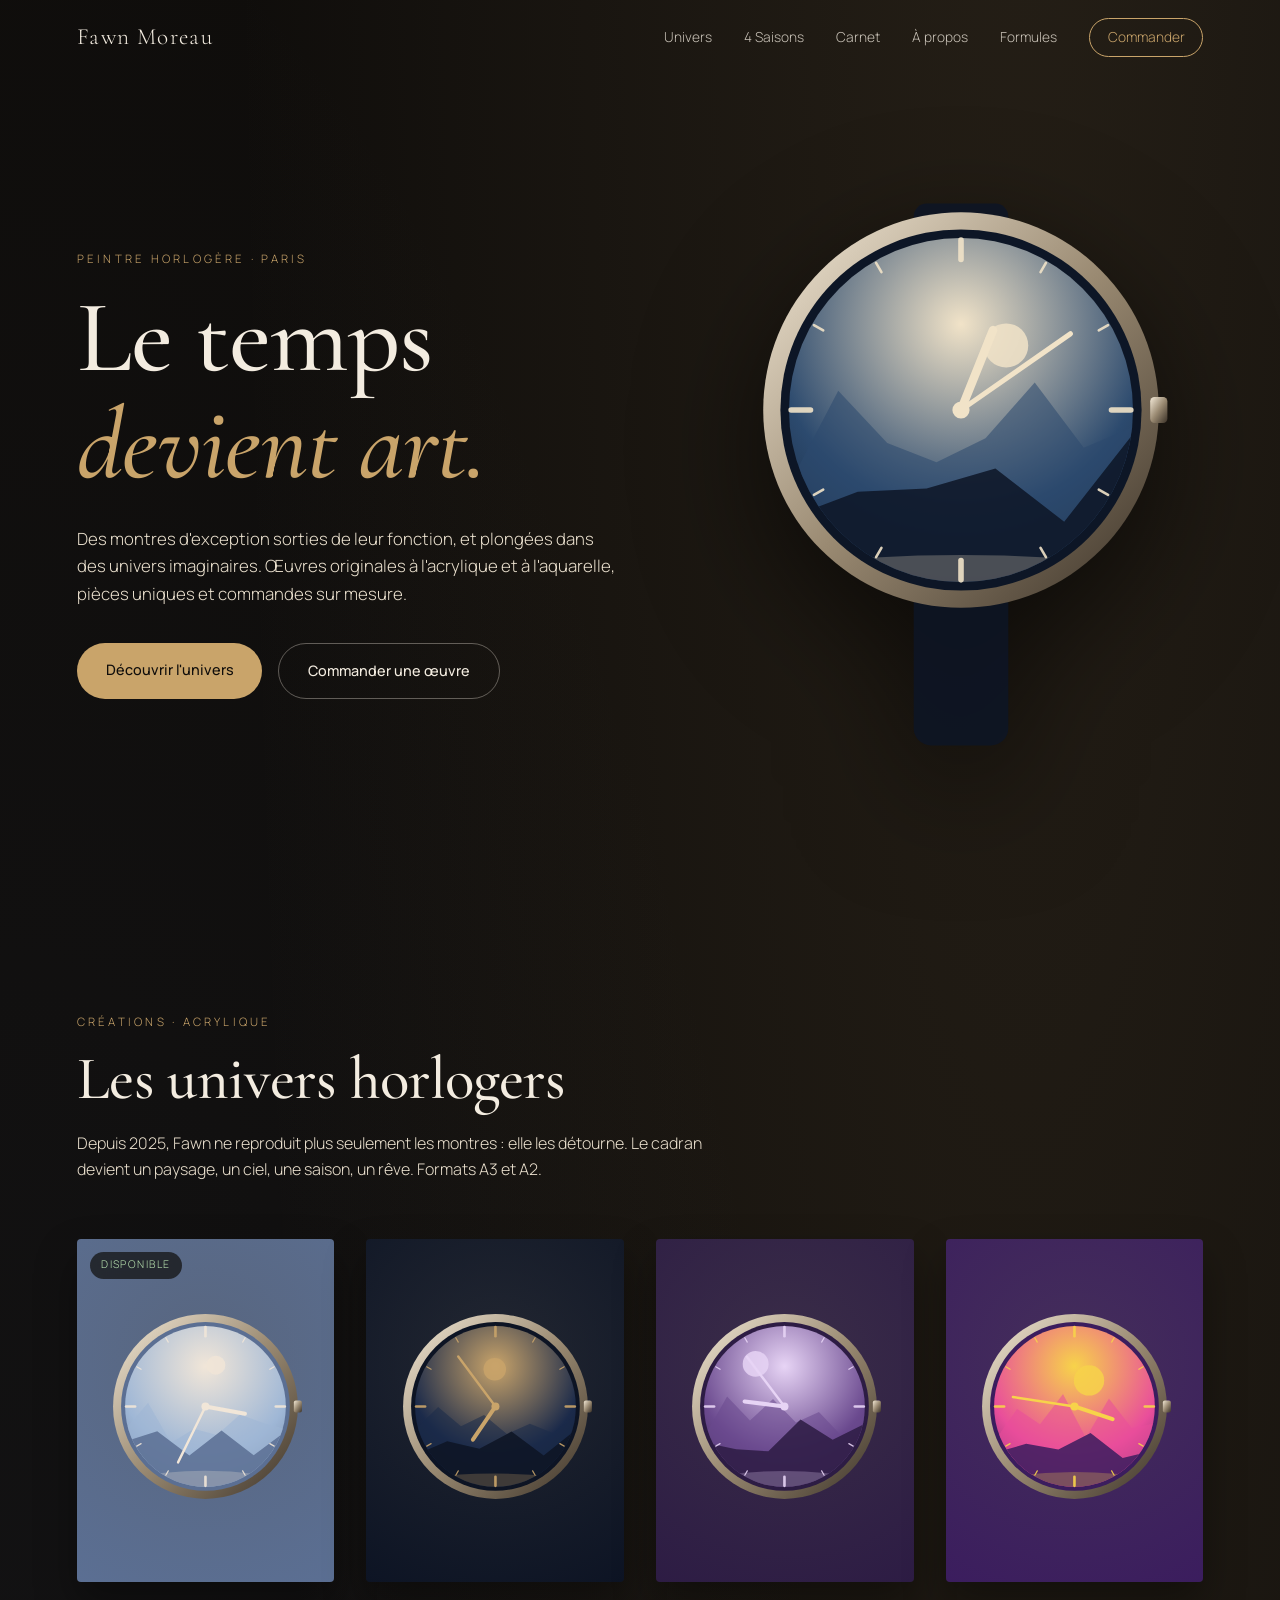
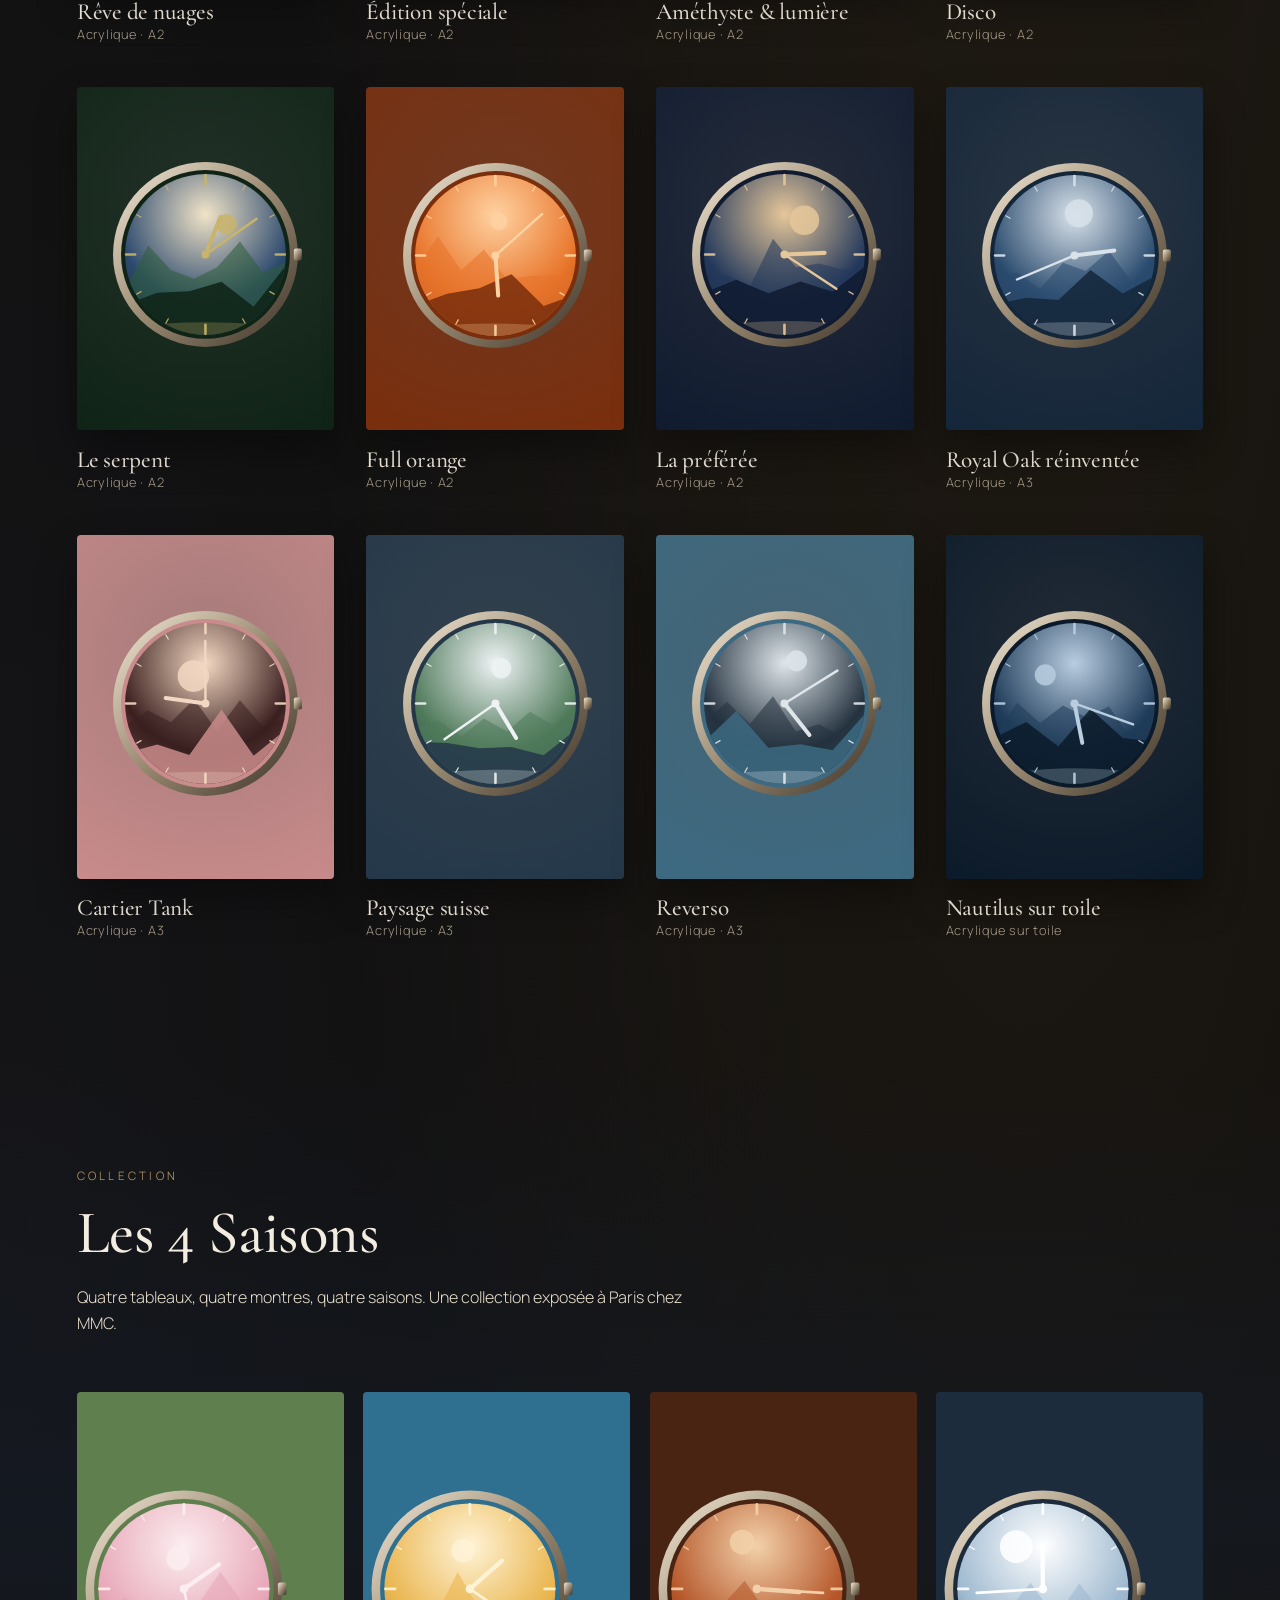
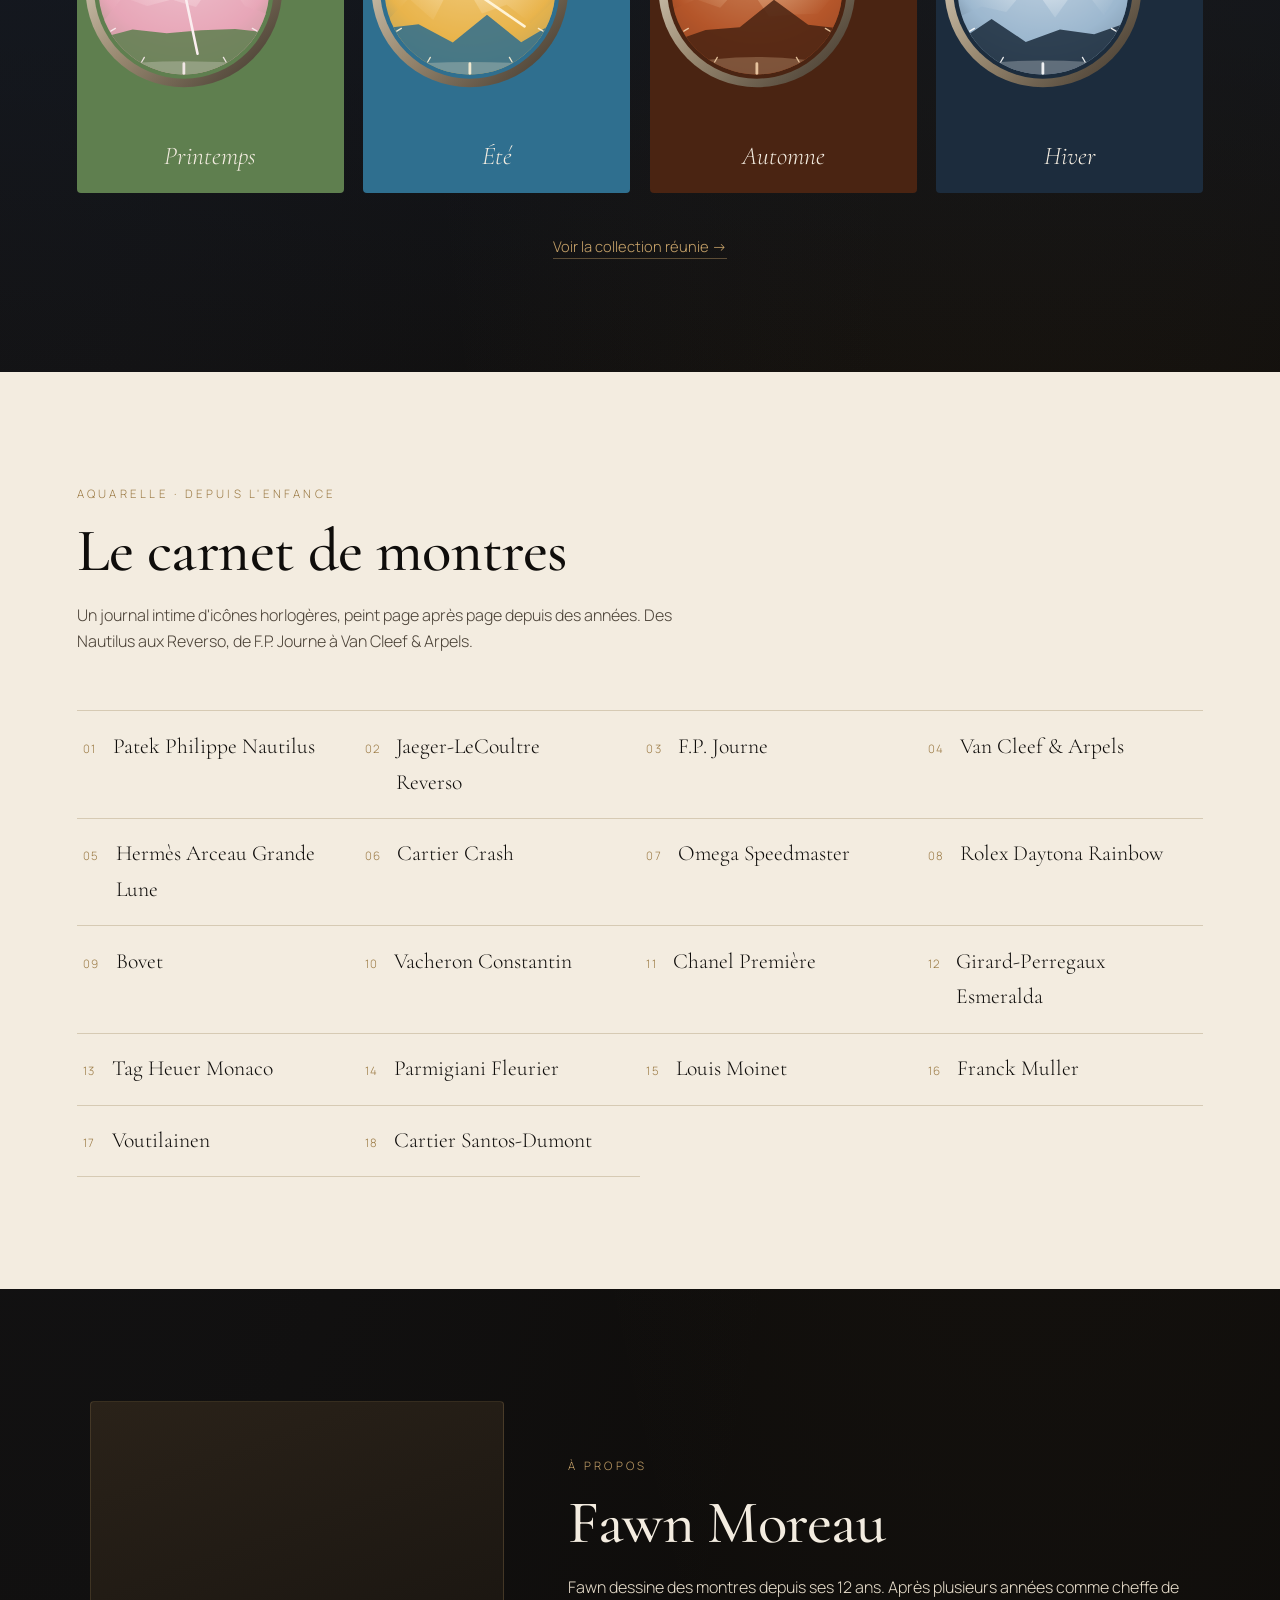
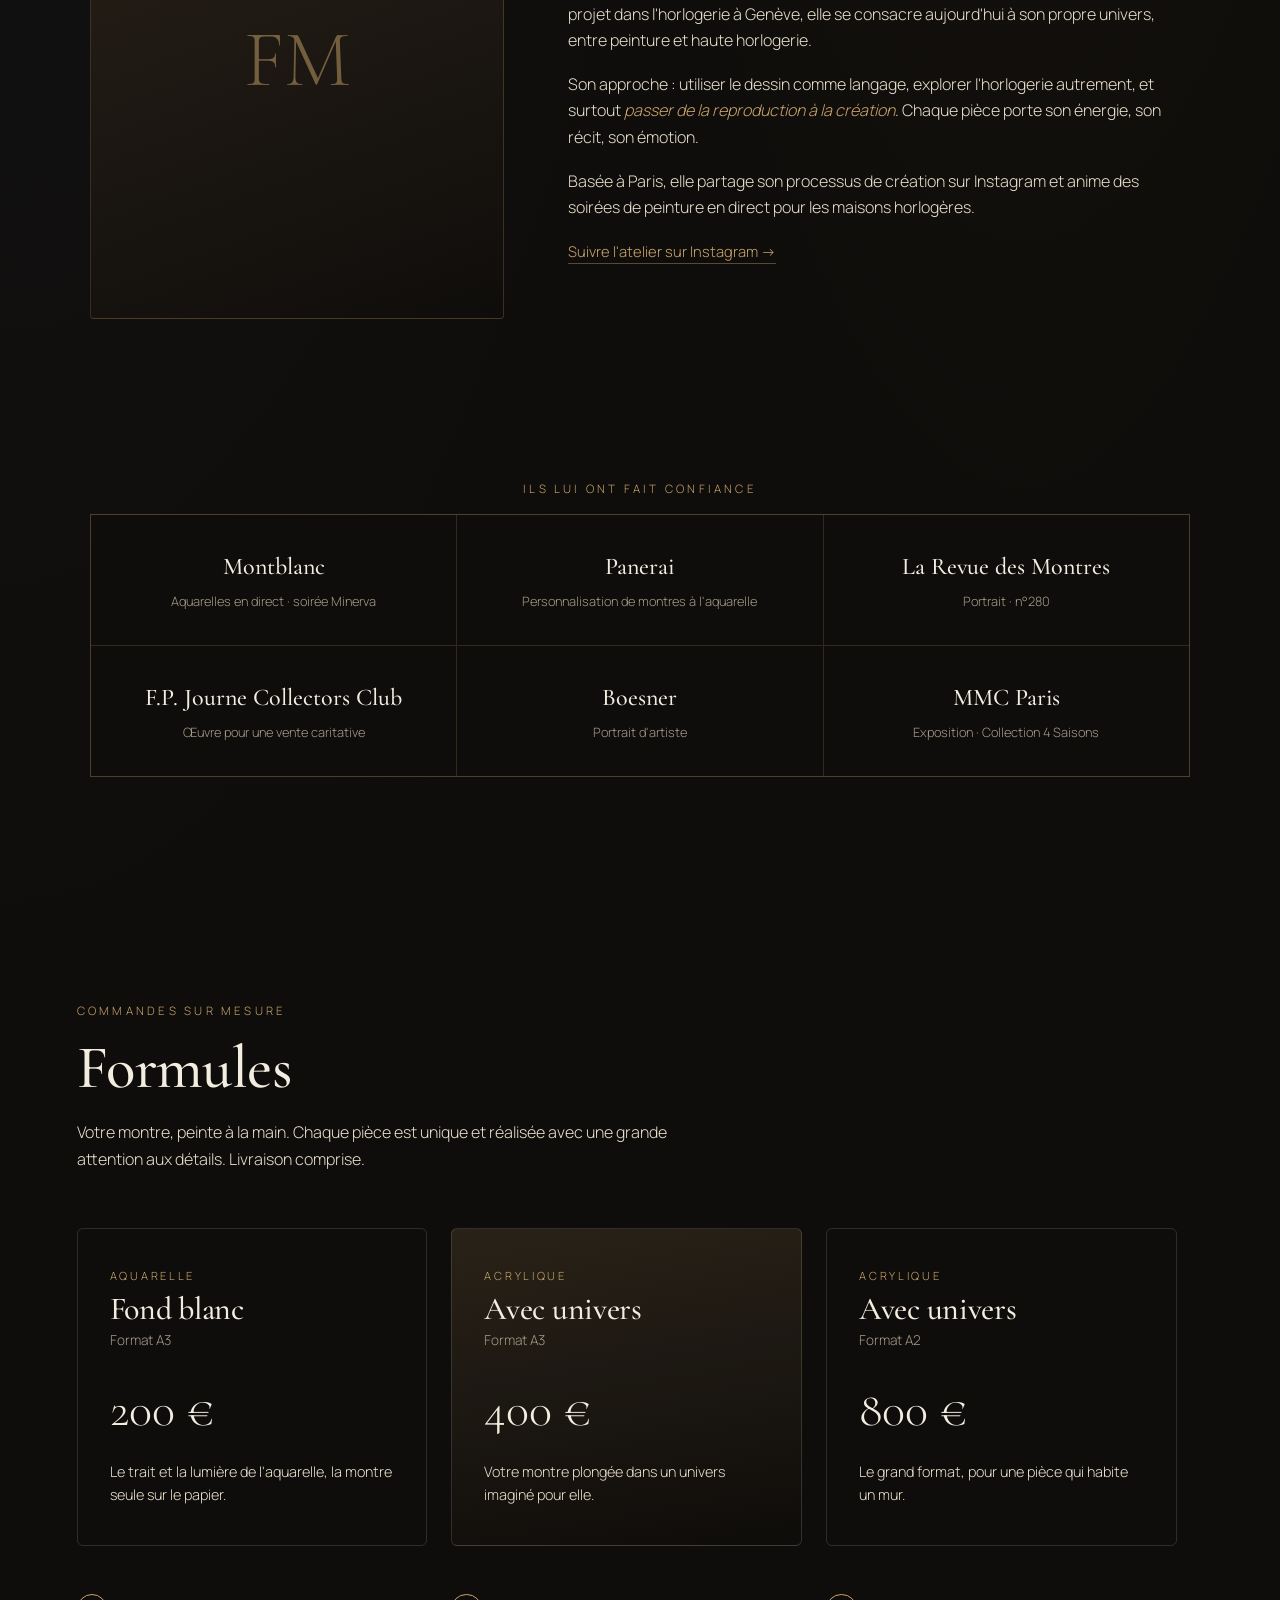
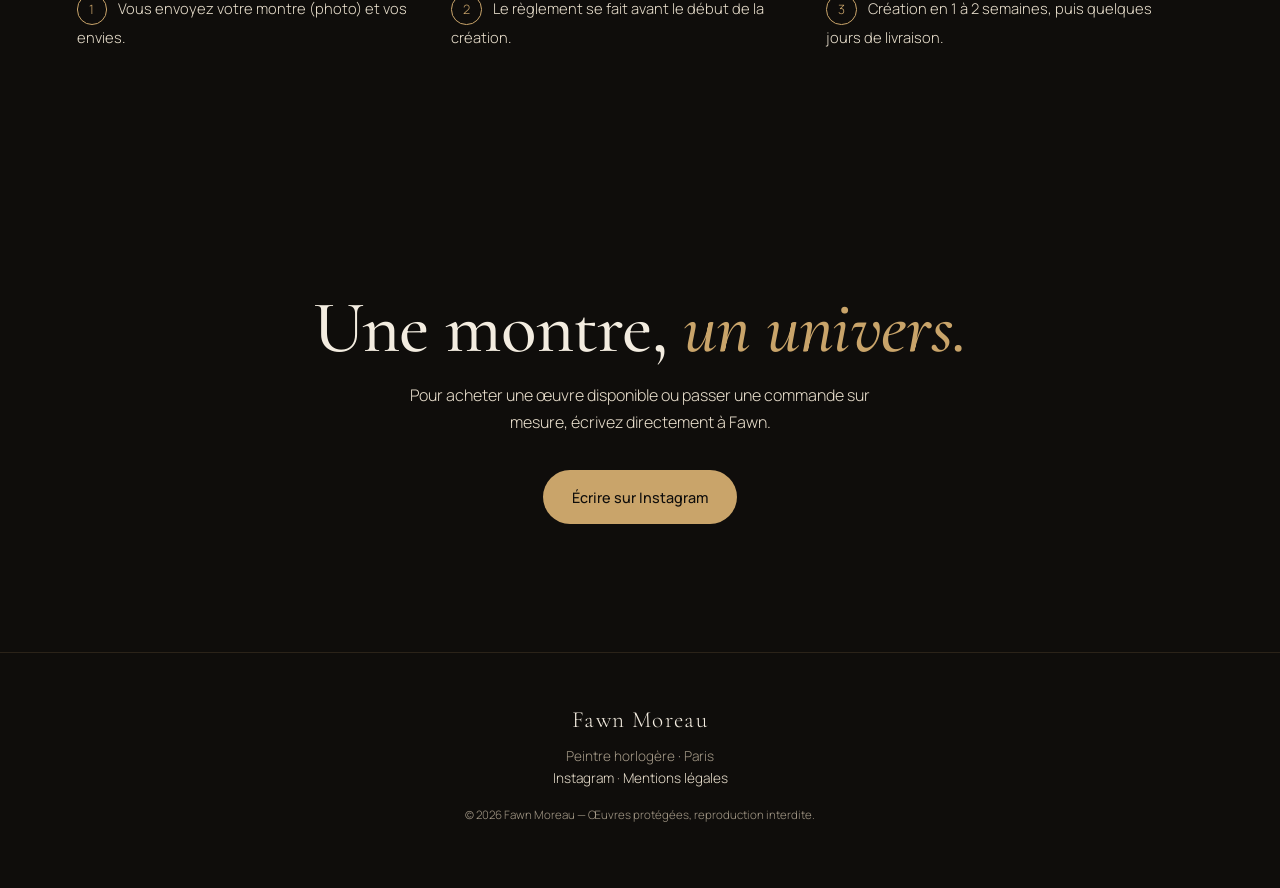
==== index.html @ d0f55d81 "Site vitrine Fawn Moreau — première version Co-Authored-By: Claude Opus 5.5 <noreply@anthropic.com> " ====
<!DOCTYPE html>
<html lang="fr">
<head>
<meta charset="utf-8">
<meta name="viewport" content="width=device-width, initial-scale=1">
<title>Fawn Moreau — Peintre horlogère, Paris</title>
<meta name="description" content="Fawn Moreau, artiste peintre à Paris. Des montres d'exception réinventées dans des univers imaginaires, à l'acrylique et à l'aquarelle. Œuvres originales et commandes sur mesure.">
<meta property="og:title" content="Fawn Moreau — Le temps devient art">
<meta property="og:description" content="Peintures horlogères originales et commandes sur mesure, Paris.">
<meta property="og:url" content="https://fawnmoreau.fr/">
<meta property="og:type" content="website">
<link rel="canonical" href="https://fawnmoreau.fr/">
<link rel="icon" href="favicon.svg" type="image/svg+xml">
<link rel="preconnect" href="https://fonts.googleapis.com">
<link rel="preconnect" href="https://fonts.gstatic.com" crossorigin>
<link href="https://fonts.googleapis.com/css2?family=Cormorant+Garamond:ital,wght@0,400;0,500;0,600;1,400;1,500&family=Manrope:wght@300;400;500;600&display=swap" rel="stylesheet">
<link rel="stylesheet" href="style.css">
</head>
<body>

<header class="nav" id="nav">
  <a href="#top" class="brand">Fawn Moreau</a>
  <button class="burger" aria-label="Menu" aria-expanded="false" id="burger"><span></span><span></span></button>
  <nav class="links" id="links">
    <a href="#univers">Univers</a>
    <a href="#saisons">4 Saisons</a>
    <a href="#carnet">Carnet</a>
    <a href="#apropos">À propos</a>
    <a href="#formules">Formules</a>
    <a href="#commander" class="pill">Commander</a>
  </nav>
</header>

<main id="top">

  <!-- HERO -->
  <section class="hero">
    <div class="hero-text">
      <p class="eyebrow">Peintre horlogère · Paris</p>
      <h1>Le temps<br><em>devient art.</em></h1>
      <p class="lead">Des montres d'exception sorties de leur fonction, et plongées dans des univers imaginaires. Œuvres originales à l'acrylique et à l'aquarelle, pièces uniques et commandes sur mesure.</p>
      <div class="cta">
        <a href="#univers" class="btn">Découvrir l'univers</a>
        <a href="#commander" class="btn ghost">Commander une œuvre</a>
      </div>
    </div>
    <div class="hero-art" aria-hidden="true" id="heroArt"></div>
  </section>

  <!-- UNIVERS -->
  <section class="section" id="univers">
    <div class="section-head">
      <p class="eyebrow">Créations · Acrylique</p>
      <h2>Les univers horlogers</h2>
      <p>Depuis 2025, Fawn ne reproduit plus seulement les montres : elle les détourne. Le cadran devient un paysage, un ciel, une saison, un rêve. Formats A3 et A2.</p>
    </div>
    <div class="grid" id="gridUnivers"></div>
  </section>

  <!-- 4 SAISONS -->
  <section class="section saisons" id="saisons">
    <div class="section-head">
      <p class="eyebrow">Collection</p>
      <h2>Les 4 Saisons</h2>
      <p>Quatre tableaux, quatre montres, quatre saisons. Une collection exposée à Paris chez MMC.</p>
    </div>
    <div class="seasons" id="seasons"></div>
    <p class="center"><a class="link" href="https://www.instagram.com/fawnmoreau/reel/DU3Jw-JjEvV/" target="_blank" rel="noopener">Voir la collection réunie →</a></p>
  </section>

  <!-- CARNET -->
  <section class="section carnet" id="carnet">
    <div class="section-head">
      <p class="eyebrow">Aquarelle · Depuis l'enfance</p>
      <h2>Le carnet de montres</h2>
      <p>Un journal intime d'icônes horlogères, peint page après page depuis des années. Des Nautilus aux Reverso, de F.P. Journe à Van Cleef &amp; Arpels.</p>
    </div>
    <div class="ribbon" id="carnetList"></div>
  </section>

  <!-- A PROPOS -->
  <section class="section about" id="apropos">
    <div class="about-grid">
      <div class="about-photo" id="aboutPhoto">
        <span>FM</span>
      </div>
      <div>
        <p class="eyebrow">À propos</p>
        <h2>Fawn Moreau</h2>
        <p>Fawn dessine des montres depuis ses 12 ans. Après plusieurs années comme cheffe de projet dans l'horlogerie à Genève, elle se consacre aujourd'hui à son propre univers, entre peinture et haute horlogerie.</p>
        <p>Son approche : utiliser le dessin comme langage, explorer l'horlogerie autrement, et surtout <em>passer de la reproduction à la création</em>. Chaque pièce porte son énergie, son récit, son émotion.</p>
        <p>Basée à Paris, elle partage son processus de création sur Instagram et anime des soirées de peinture en direct pour les maisons horlogères.</p>
        <a class="link" href="https://www.instagram.com/fawnmoreau/" target="_blank" rel="noopener">Suivre l'atelier sur Instagram →</a>
      </div>
    </div>
  </section>

  <!-- REFERENCES -->
  <section class="section refs">
    <p class="eyebrow center">Ils lui ont fait confiance</p>
    <ul class="ref-list">
      <li><strong>Montblanc</strong><span>Aquarelles en direct · soirée Minerva</span></li>
      <li><strong>Panerai</strong><span>Personnalisation de montres à l'aquarelle</span></li>
      <li><strong>La Revue des Montres</strong><span>Portrait · n°280</span></li>
      <li><strong>F.P. Journe Collectors Club</strong><span>Œuvre pour une vente caritative</span></li>
      <li><strong>Boesner</strong><span>Portrait d'artiste</span></li>
      <li><strong>MMC Paris</strong><span>Exposition · Collection 4 Saisons</span></li>
    </ul>
  </section>

  <!-- FORMULES -->
  <section class="section" id="formules">
    <div class="section-head">
      <p class="eyebrow">Commandes sur mesure</p>
      <h2>Formules</h2>
      <p>Votre montre, peinte à la main. Chaque pièce est unique et réalisée avec une grande attention aux détails. Livraison comprise.</p>
    </div>
    <div class="offers">
      <article class="offer">
        <p class="tech">Aquarelle</p>
        <h3>Fond blanc</h3>
        <p class="fmt">Format A3</p>
        <p class="price">200 €</p>
        <p class="desc">Le trait et la lumière de l'aquarelle, la montre seule sur le papier.</p>
      </article>
      <article class="offer featured">
        <p class="tech">Acrylique</p>
        <h3>Avec univers</h3>
        <p class="fmt">Format A3</p>
        <p class="price">400 €</p>
        <p class="desc">Votre montre plongée dans un univers imaginé pour elle.</p>
      </article>
      <article class="offer">
        <p class="tech">Acrylique</p>
        <h3>Avec univers</h3>
        <p class="fmt">Format A2</p>
        <p class="price">800 €</p>
        <p class="desc">Le grand format, pour une pièce qui habite un mur.</p>
      </article>
    </div>
    <ol class="steps">
      <li><span>1</span>Vous envoyez votre montre (photo) et vos envies.</li>
      <li><span>2</span>Le règlement se fait avant le début de la création.</li>
      <li><span>3</span>Création en 1 à 2 semaines, puis quelques jours de livraison.</li>
    </ol>
  </section>

  <!-- COMMANDER -->
  <section class="section commander" id="commander">
    <h2>Une montre, <em>un univers.</em></h2>
    <p>Pour acheter une œuvre disponible ou passer une commande sur mesure, écrivez directement à Fawn.</p>
    <div class="cta center">
      <a href="https://ig.me/m/fawnmoreau" class="btn" target="_blank" rel="noopener">Écrire sur Instagram</a>
    </div>
  </section>

</main>

<footer class="footer">
  <p class="brand">Fawn Moreau</p>
  <p>Peintre horlogère · Paris</p>
  <p><a href="https://www.instagram.com/fawnmoreau/" target="_blank" rel="noopener">Instagram</a> · <a href="mentions-legales.html">Mentions légales</a></p>
  <p class="small">© <span id="year"></span> Fawn Moreau — Œuvres protégées, reproduction interdite.</p>
</footer>

<script src="data.js"></script>
<script src="app.js"></script>
</body>
</html>
---- style.css ----
:root{
  --ink:#0f0d0b; --night:#141a24; --paper:#f3ece0; --cream:#e9dfcd; --gold:#c9a46a; --muted:#a59a88;
  --serif:"Cormorant Garamond",Georgia,serif; --sans:"Manrope",system-ui,sans-serif;
}
*{box-sizing:border-box;margin:0;padding:0}
html{scroll-behavior:smooth;scroll-padding-top:72px}
body{background:var(--ink);color:var(--paper);font-family:var(--sans);font-weight:300;line-height:1.65;-webkit-font-smoothing:antialiased;
  background-image:radial-gradient(ellipse at 80% -10%,rgba(201,164,106,.12),transparent 55%),radial-gradient(ellipse at 0% 40%,rgba(60,80,120,.12),transparent 50%)}
a{color:inherit;text-decoration:none}
em{font-style:italic;color:var(--gold)}
h1,h2,h3{font-family:var(--serif);font-weight:500;line-height:1.05;letter-spacing:-.01em}
.eyebrow{font-size:.72rem;letter-spacing:.28em;text-transform:uppercase;color:var(--gold);margin-bottom:1rem}
.center{text-align:center}

/* NAV */
.nav{position:fixed;inset:0 0 auto;z-index:20;display:flex;align-items:center;justify-content:space-between;padding:1.1rem 6vw;transition:.3s}
.nav.scrolled{background:rgba(15,13,11,.86);backdrop-filter:blur(10px);border-bottom:1px solid rgba(201,164,106,.15)}
.brand{font-family:var(--serif);font-size:1.45rem;letter-spacing:.06em}
.links{display:flex;gap:2rem;align-items:center;font-size:.86rem}
.links a{opacity:.8;transition:.2s}.links a:hover{opacity:1;color:var(--gold)}
.pill{border:1px solid var(--gold);padding:.45rem 1.1rem;border-radius:99px;opacity:1!important;color:var(--gold)}
.burger{display:none;background:none;border:0;width:30px;height:20px;position:relative;cursor:pointer}
.burger span{position:absolute;left:0;right:0;height:1.5px;background:var(--paper)}
.burger span:first-child{top:5px}.burger span:last-child{bottom:5px}

/* HERO */
.hero{min-height:100svh;display:grid;grid-template-columns:1.1fr .9fr;align-items:center;gap:4vw;padding:7rem 6vw 4rem}
.hero h1{font-size:clamp(3.2rem,8vw,7rem);margin-bottom:1.6rem}
.lead{max-width:34rem;color:var(--cream);font-size:1.05rem}
.cta{display:flex;gap:1rem;flex-wrap:wrap;margin-top:2.2rem}
.cta.center{justify-content:center}
.btn{display:inline-block;background:var(--gold);color:var(--ink);padding:.95rem 1.8rem;border-radius:99px;font-weight:500;font-size:.9rem;transition:.25s}
.btn:hover{transform:translateY(-2px);box-shadow:0 10px 30px rgba(201,164,106,.25)}
.btn.ghost{background:transparent;color:var(--paper);border:1px solid rgba(243,236,224,.35)}
.hero-art{display:flex;justify-content:center}
.hero-art svg{width:min(100%,430px);height:auto;filter:drop-shadow(0 40px 60px rgba(0,0,0,.6));animation:float 9s ease-in-out infinite}
@keyframes float{50%{transform:translateY(-12px) rotate(-1.5deg)}}

/* SECTIONS */
.section{padding:7rem 6vw;opacity:0;transform:translateY(24px);transition:opacity .9s,transform .9s}
.section.in{opacity:1;transform:none}
.section-head{max-width:40rem;margin-bottom:3.5rem}
.section-head h2,.about h2{font-size:clamp(2.4rem,5vw,3.8rem);margin-bottom:1.2rem}
.section-head p:not(.eyebrow){color:var(--cream)}

/* GRID */
.grid{display:grid;grid-template-columns:repeat(auto-fill,minmax(250px,1fr));gap:2.6rem 2rem}
.card .frame{position:relative;aspect-ratio:3/4;border-radius:4px;overflow:hidden;display:grid;place-items:center;
  background:radial-gradient(circle at 50% 35%,color-mix(in srgb,var(--bg) 70%,#fff 8%),var(--bg));
  box-shadow:0 20px 40px rgba(0,0,0,.35);transition:transform .5s}
.card .frame img{width:100%;height:100%;object-fit:cover}
.card .dial{width:78%}
.card:hover .frame{transform:translateY(-6px)}
.card h3{font-size:1.45rem;margin-top:1.1rem}
.card p{font-size:.8rem;color:var(--muted);letter-spacing:.06em}
.badge{position:absolute;top:.8rem;left:.8rem;font-size:.66rem;letter-spacing:.14em;text-transform:uppercase;padding:.3rem .7rem;border-radius:99px;background:rgba(15,13,11,.7);backdrop-filter:blur(6px)}
.badge.dispo{color:#b9e3b0}.badge.vendu{color:var(--muted)}

/* SAISONS */
.saisons{background:linear-gradient(180deg,transparent,rgba(20,26,36,.7),transparent)}
.seasons{display:grid;grid-template-columns:repeat(4,1fr);gap:1.2rem;margin-bottom:2.5rem}
.season{position:relative;aspect-ratio:2/3;border-radius:4px;overflow:hidden;display:grid;place-items:center;background:var(--bg);transition:.4s}
.season svg{width:80%}.season img{width:100%;height:100%;object-fit:cover}
.season span{position:absolute;bottom:1rem;left:0;right:0;text-align:center;font-family:var(--serif);font-size:1.6rem;font-style:italic}
.season:hover{transform:scale(1.02)}
.link{color:var(--gold);border-bottom:1px solid rgba(201,164,106,.4);padding-bottom:2px;font-size:.92rem}

/* CARNET */
.carnet{background:var(--paper);color:var(--ink)}
.carnet .section-head p:not(.eyebrow){color:#4a4136}
.carnet .eyebrow{color:#9b7a44}
.ribbon{display:grid;grid-template-columns:repeat(auto-fill,minmax(260px,1fr));border-top:1px solid #d6cab4}
.page{display:flex;align-items:baseline;gap:1rem;padding:1.1rem .4rem;border-bottom:1px solid #d6cab4;transition:.25s}
.page .num{font-size:.72rem;color:#9b7a44;letter-spacing:.1em}
.page .name{font-family:var(--serif);font-size:1.35rem;flex:1}
.page .arrow{opacity:0;transition:.25s}
.page:hover{padding-left:1rem;background:#ebe2d2}.page:hover .arrow{opacity:1}

/* ABOUT */
.about-grid{display:grid;grid-template-columns:.8fr 1.2fr;gap:5vw;align-items:center;max-width:1100px;margin:auto}
.about-photo{aspect-ratio:4/5;border-radius:4px;background:linear-gradient(160deg,#2a2219,#0f0d0b);display:grid;place-items:center;border:1px solid rgba(201,164,106,.2);overflow:hidden}
.about-photo img{width:100%;height:100%;object-fit:cover}
.about-photo span{font-family:var(--serif);font-size:5rem;color:var(--gold);opacity:.5}
.about p:not(.eyebrow){color:var(--cream);margin-bottom:1.1rem}

/* REFS */
.refs{padding-top:3rem}
.ref-list{list-style:none;display:grid;grid-template-columns:repeat(3,1fr);gap:1px;background:rgba(201,164,106,.18);border:1px solid rgba(201,164,106,.18);max-width:1100px;margin:auto}
.ref-list li{background:var(--ink);padding:2rem 1.6rem;text-align:center}
.ref-list strong{display:block;font-family:var(--serif);font-weight:500;font-size:1.5rem}
.ref-list span{font-size:.8rem;color:var(--muted)}

/* OFFERS */
.offers{display:grid;grid-template-columns:repeat(3,1fr);gap:1.5rem;max-width:1100px}
.offer{border:1px solid rgba(243,236,224,.14);border-radius:6px;padding:2.4rem 2rem;transition:.3s}
.offer:hover{border-color:var(--gold)}
.offer.featured{background:linear-gradient(170deg,rgba(201,164,106,.14),transparent)}
.offer .tech{font-size:.7rem;letter-spacing:.24em;text-transform:uppercase;color:var(--gold)}
.offer h3{font-size:2rem;margin:.4rem 0 .2rem}
.offer .fmt{color:var(--muted);font-size:.85rem}
.offer .price{font-family:var(--serif);font-size:3rem;margin:1.2rem 0 .6rem;color:var(--paper)}
.offer .desc{font-size:.9rem;color:var(--cream)}
.steps{list-style:none;display:grid;grid-template-columns:repeat(3,1fr);gap:1.5rem;margin-top:3rem;max-width:1100px;color:var(--cream);font-size:.92rem}
.steps span{display:inline-grid;place-items:center;width:1.9rem;height:1.9rem;border:1px solid var(--gold);color:var(--gold);border-radius:50%;margin-right:.7rem;font-size:.8rem}

/* COMMANDER */
.commander{text-align:center;padding:8rem 6vw}
.commander h2{font-size:clamp(2.6rem,6vw,4.6rem);margin-bottom:1rem}
.commander p{color:var(--cream);max-width:32rem;margin:auto}

/* FOOTER */
.footer{text-align:center;padding:3rem 6vw 4rem;border-top:1px solid rgba(201,164,106,.15);font-size:.85rem;color:var(--muted)}
.footer .brand{color:var(--paper);margin-bottom:.3rem}
.footer a{color:var(--cream)}.footer a:hover{color:var(--gold)}
.small{font-size:.72rem;margin-top:1rem}

/* MOBILE */
@media (max-width:860px){
  .burger{display:block;z-index:2}
  .links{position:fixed;inset:0;flex-direction:column;justify-content:center;gap:1.8rem;font-size:1.3rem;background:rgba(15,13,11,.97);opacity:0;pointer-events:none;transition:.3s}
  .links.open{opacity:1;pointer-events:auto}
  .hero{grid-template-columns:1fr;text-align:left;padding-top:6.5rem;min-height:auto}
  .hero-art{order:-1}.hero-art svg{width:62%}
  .section{padding:5rem 6vw}
  .seasons{grid-template-columns:repeat(2,1fr)}
  .about-grid,.offers,.steps,.ref-list{grid-template-columns:1fr}
  .grid{grid-template-columns:repeat(2,1fr);gap:1.6rem 1rem}
  .card h3{font-size:1.15rem}
}
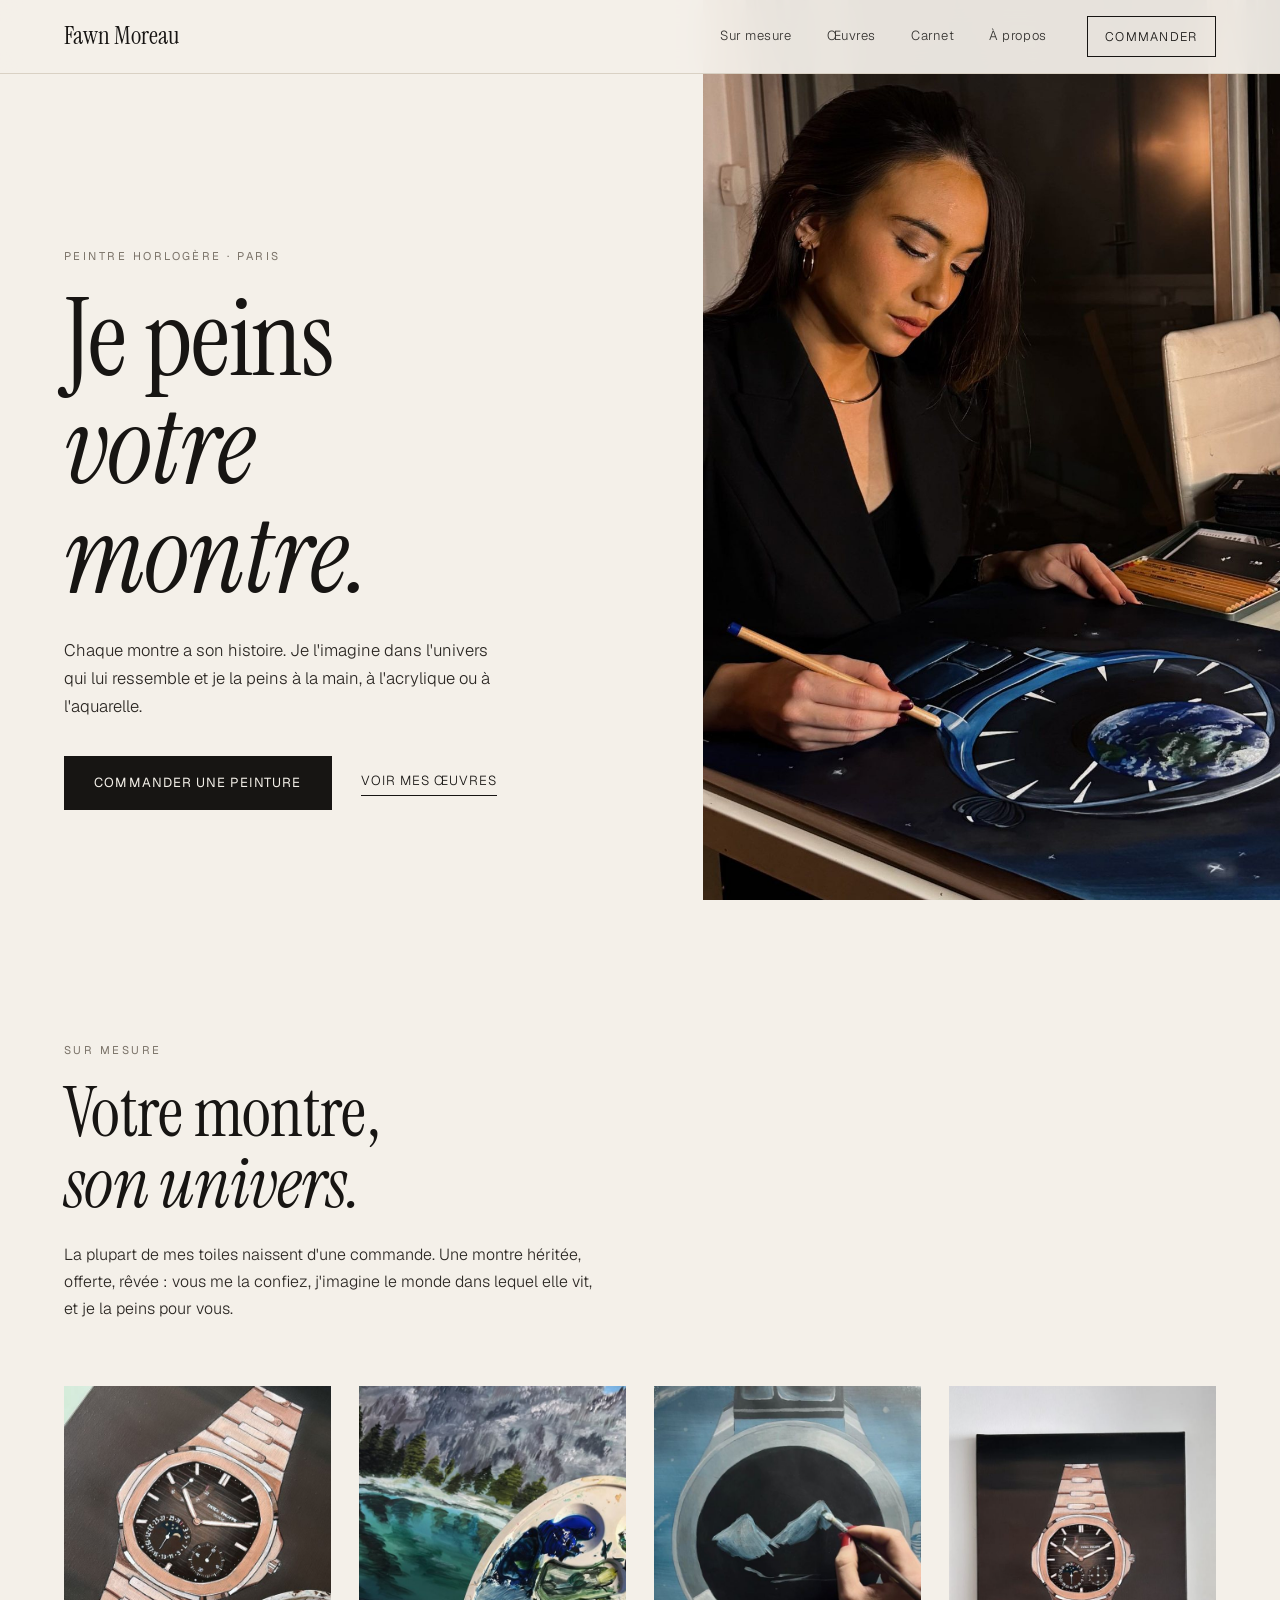
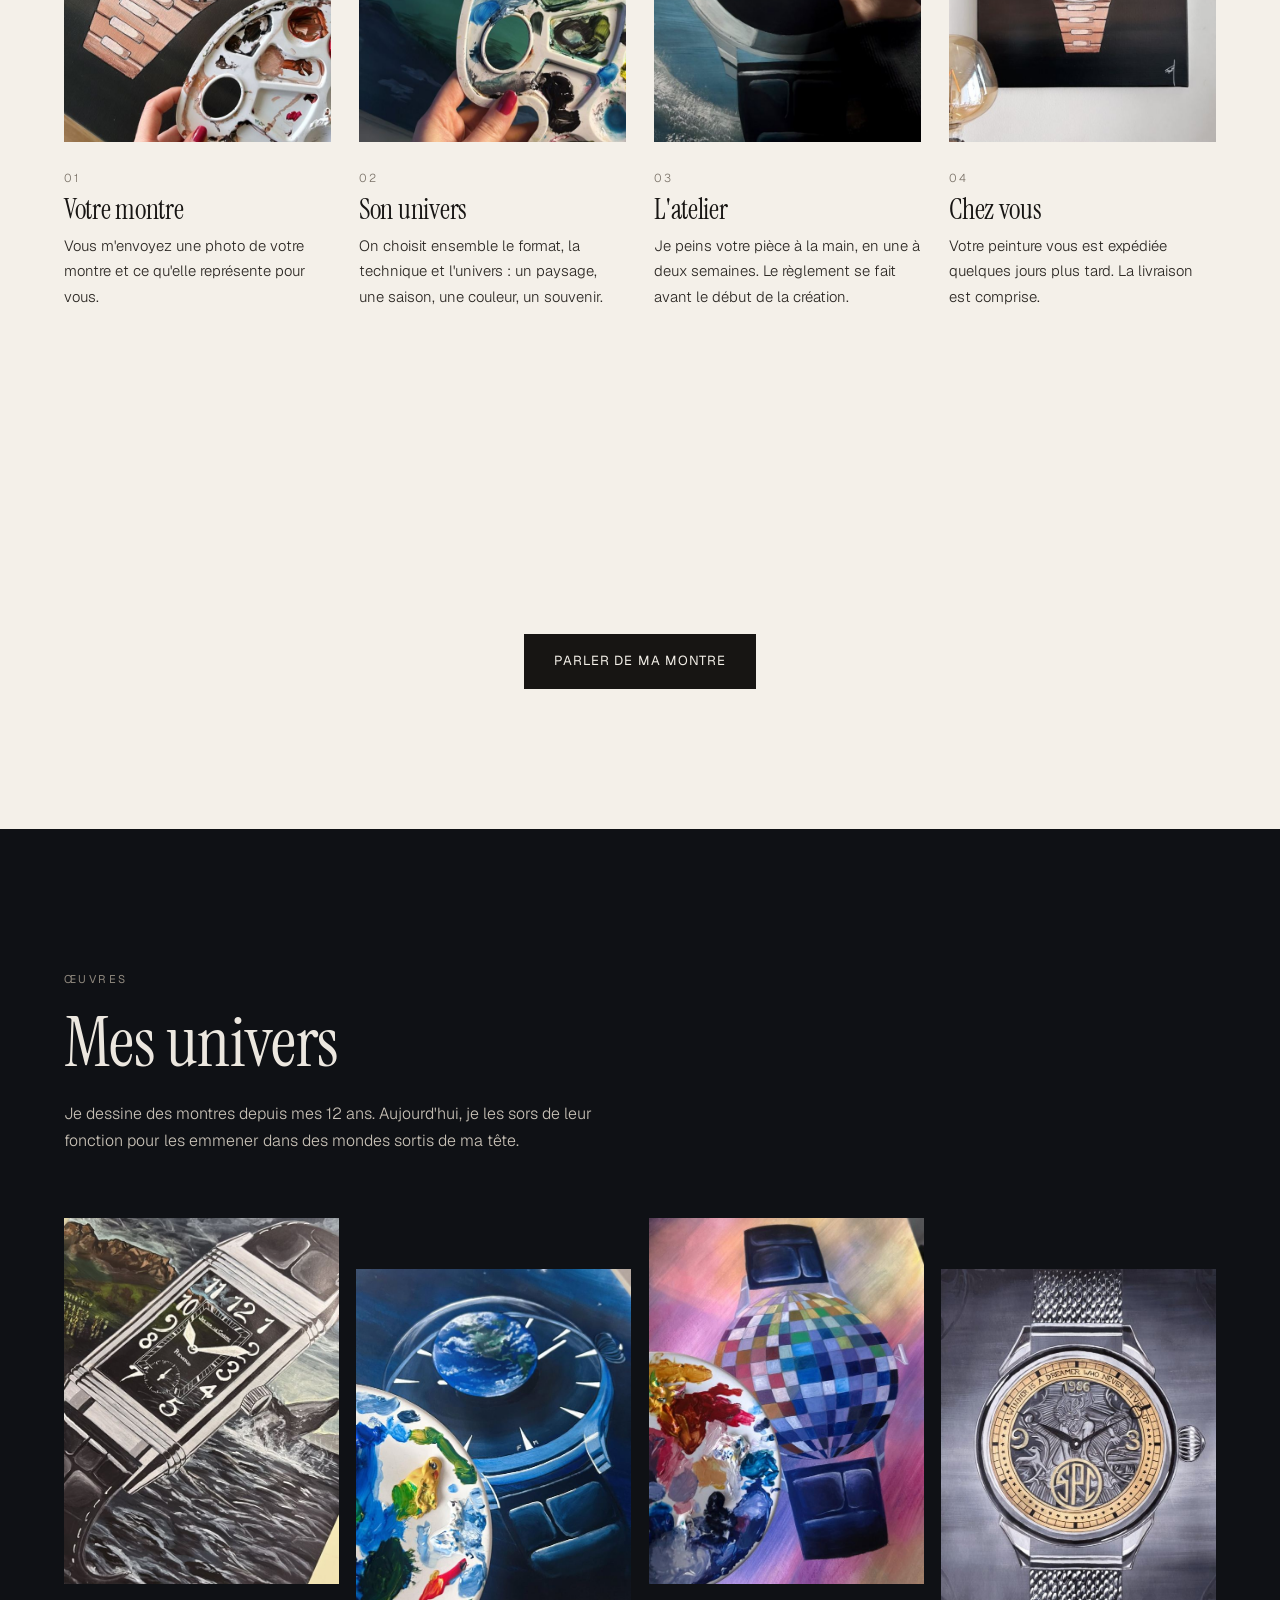
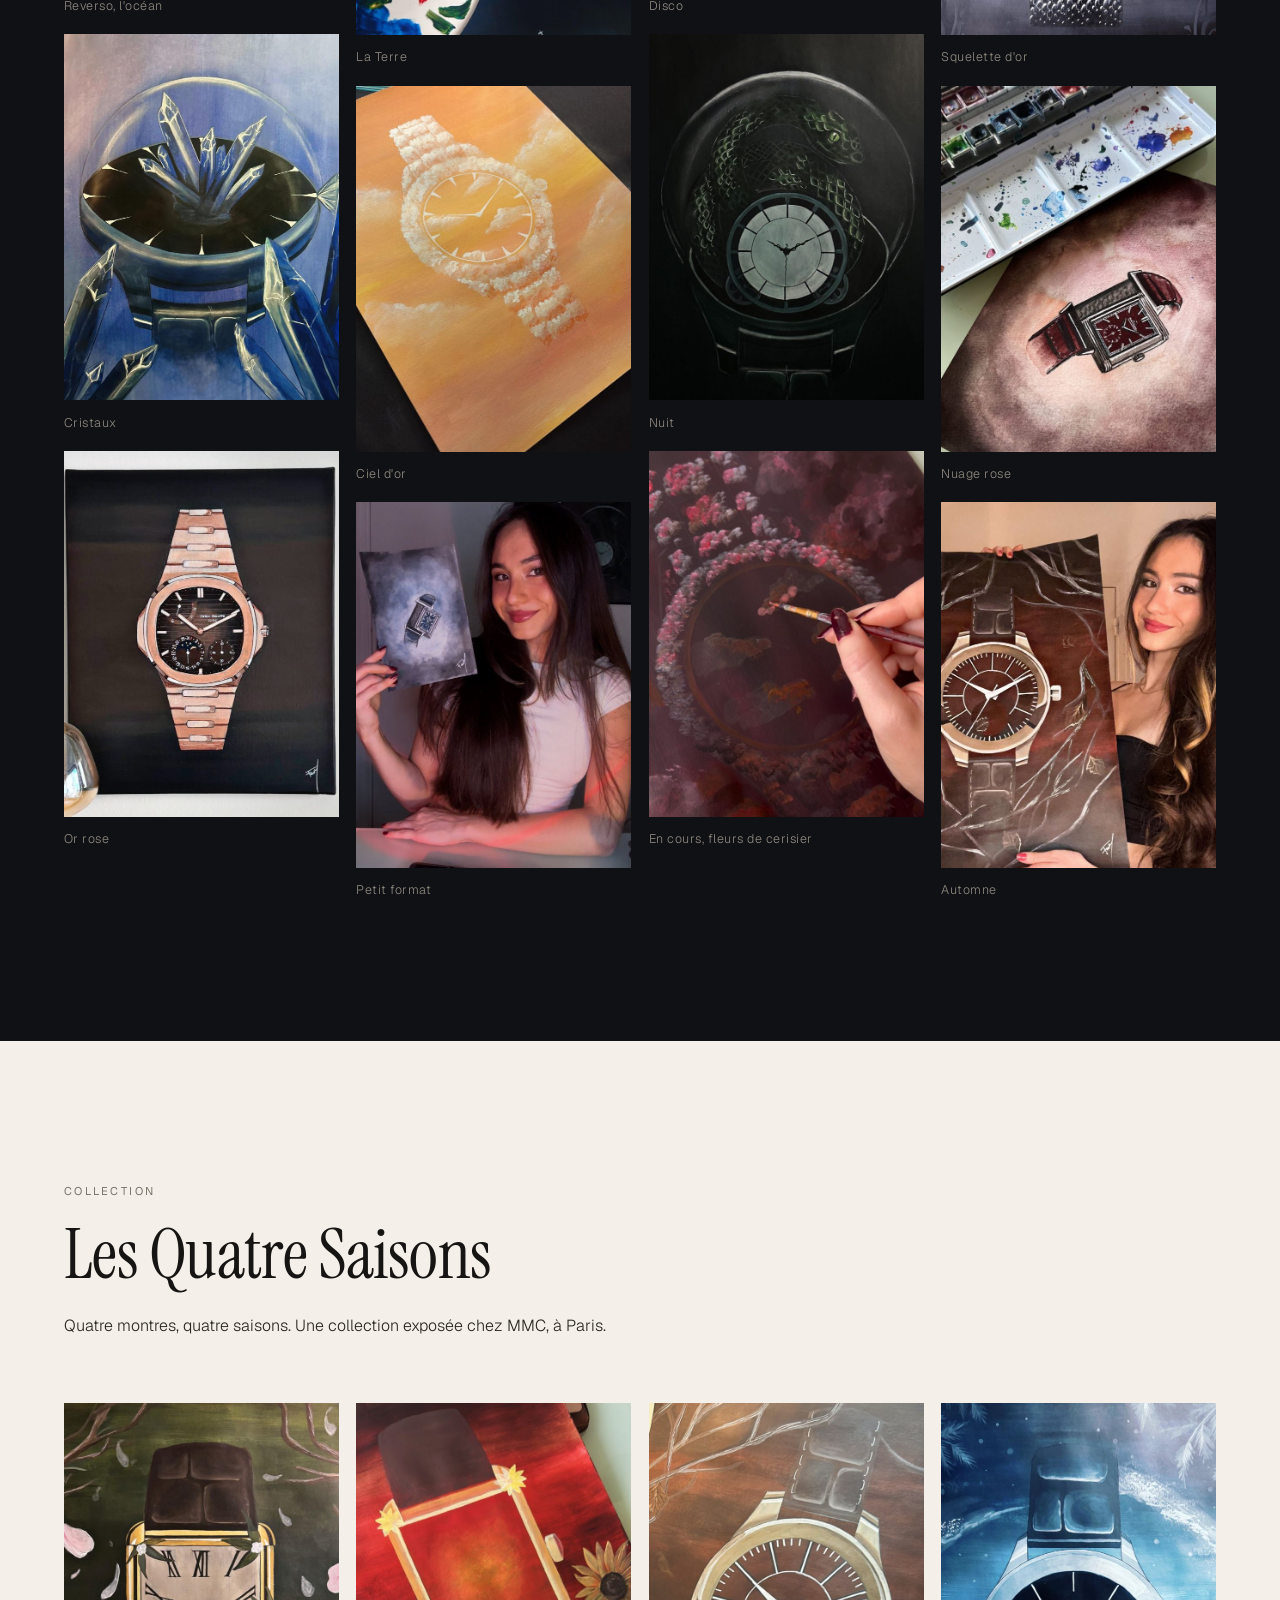
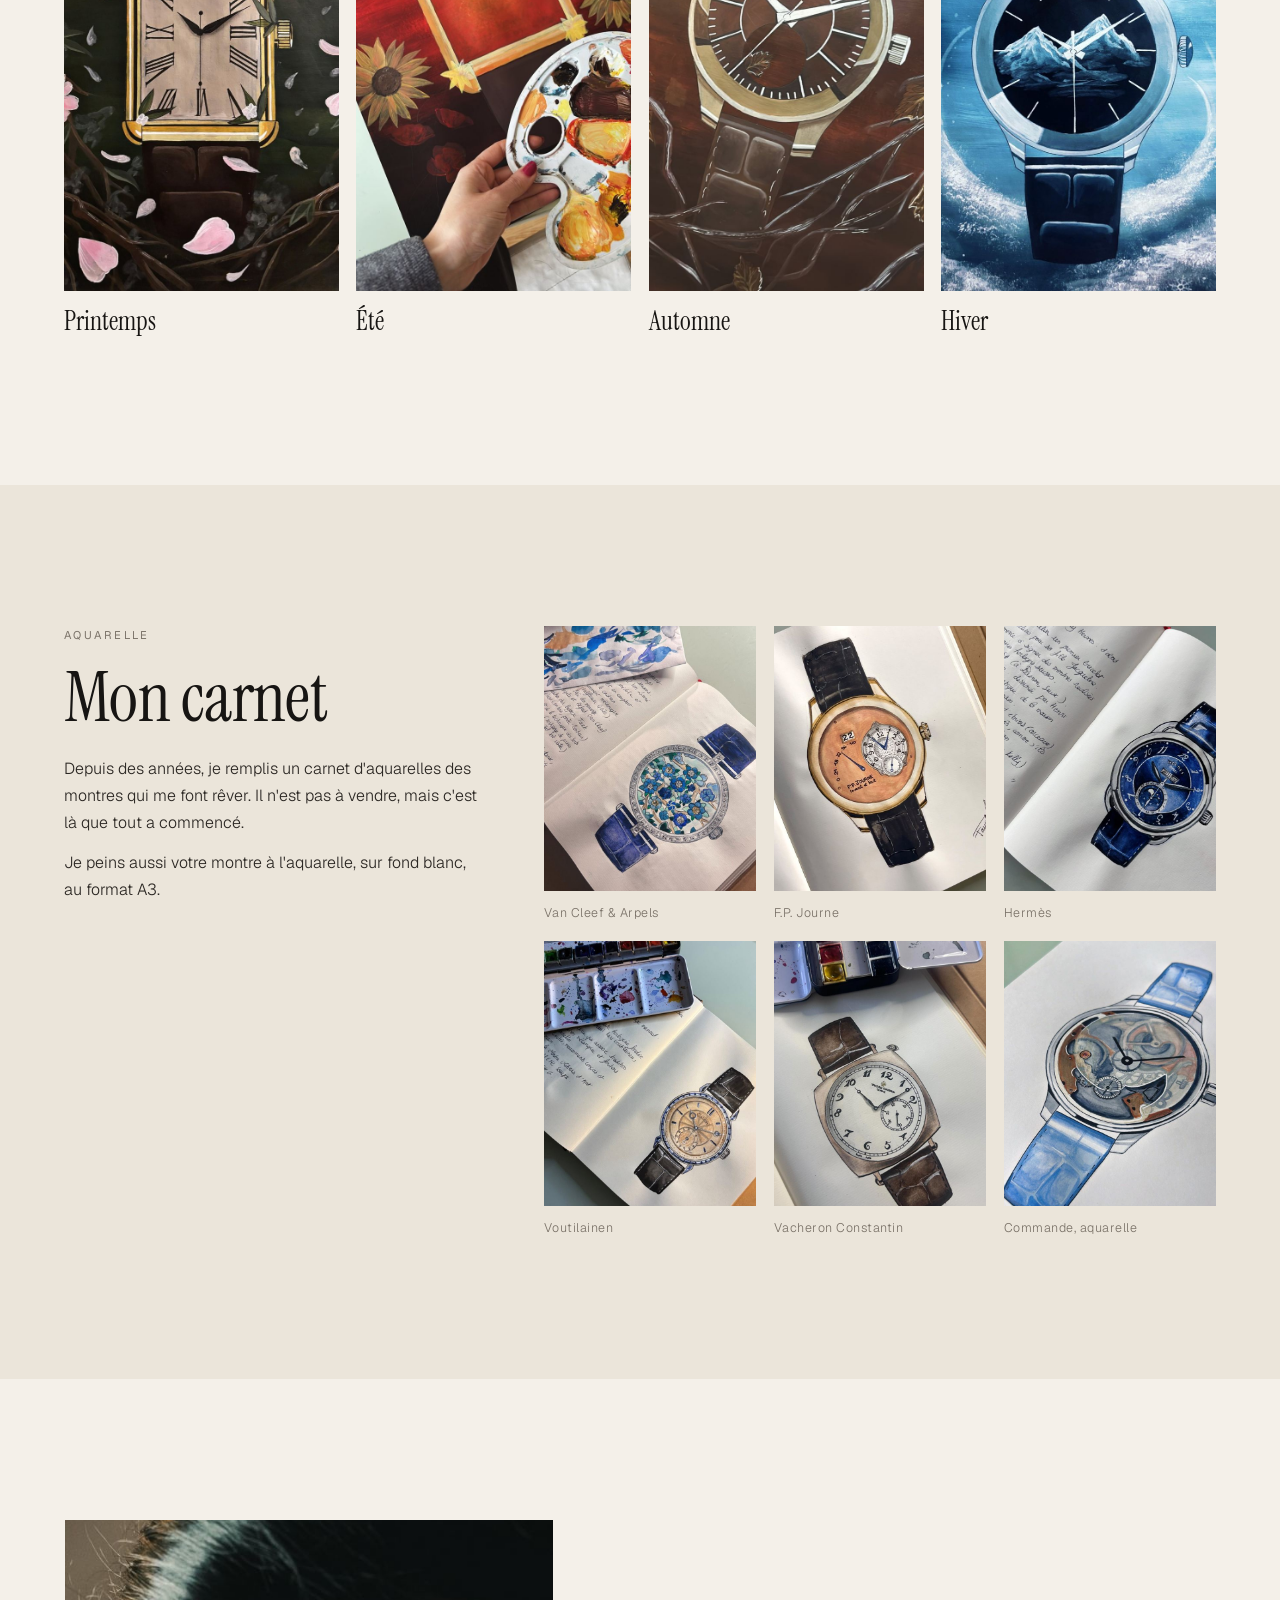
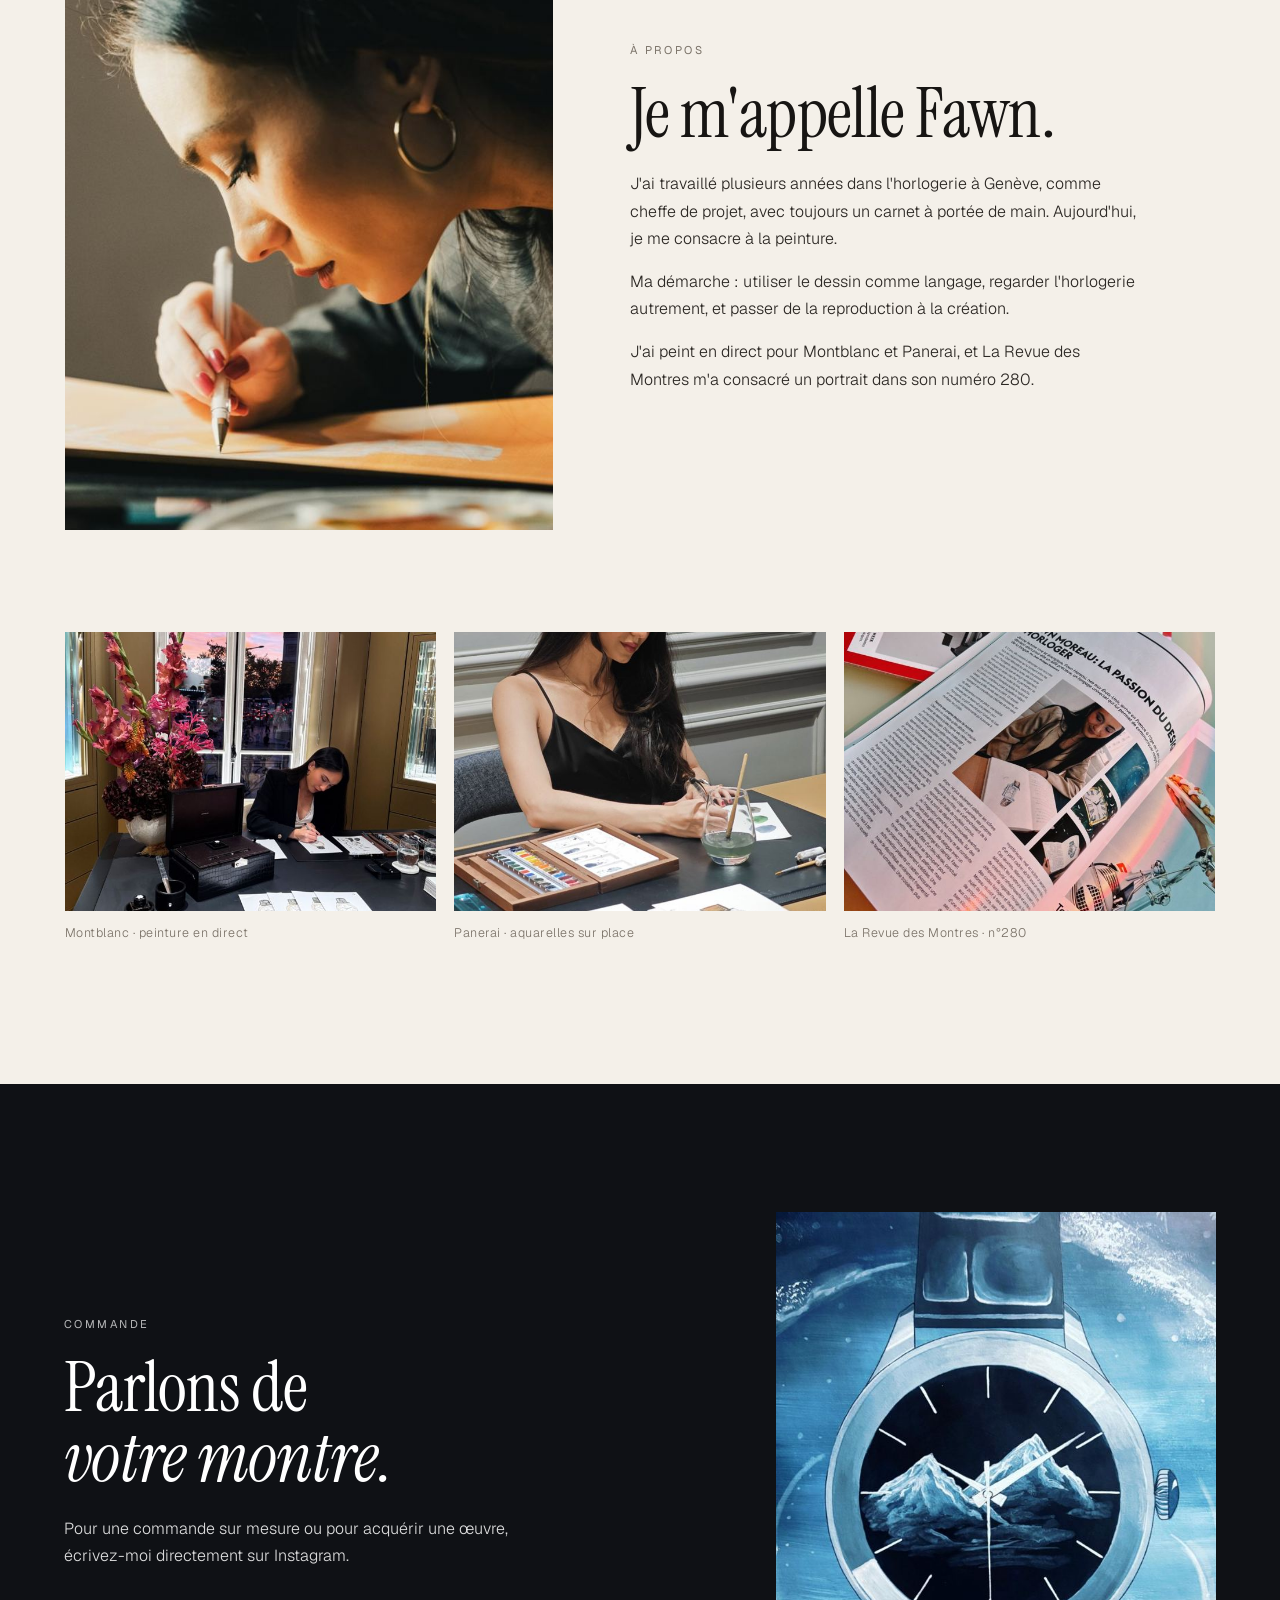
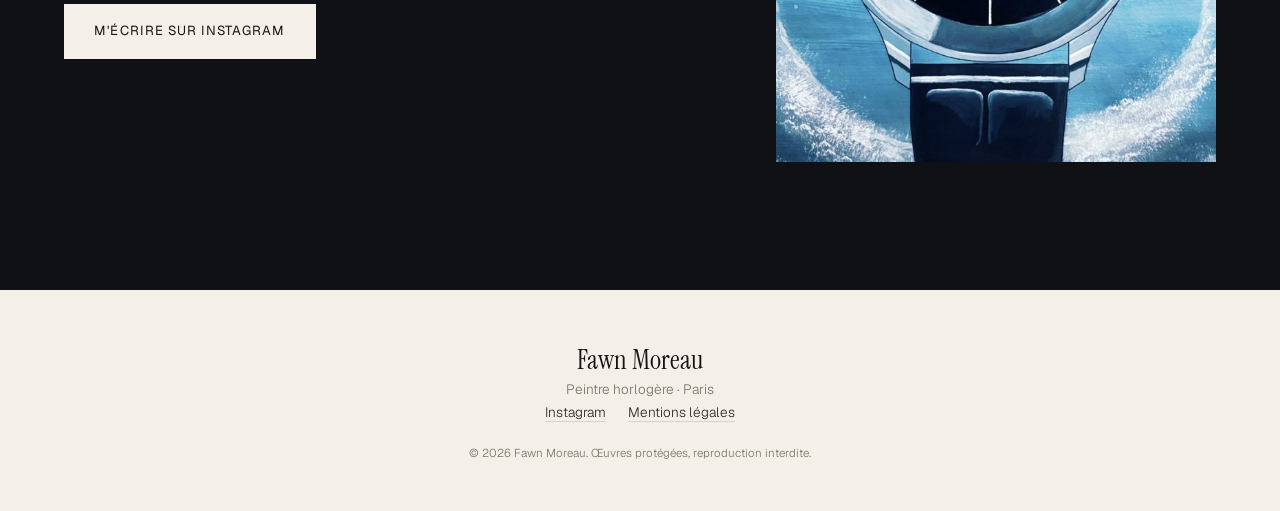
==== commit de52e070: "Refonte : vraies images, première personne, sur-mesure au centre, nouvelle typo Co-Authored-By: Clau" ====
--- a/index.html
+++ b/index.html
@@ -3,167 +3,185 @@
 <head>
 <meta charset="utf-8">
 <meta name="viewport" content="width=device-width, initial-scale=1">
-<title>Fawn Moreau — Peintre horlogère, Paris</title>
-<meta name="description" content="Fawn Moreau, artiste peintre à Paris. Des montres d'exception réinventées dans des univers imaginaires, à l'acrylique et à l'aquarelle. Œuvres originales et commandes sur mesure.">
-<meta property="og:title" content="Fawn Moreau — Le temps devient art">
-<meta property="og:description" content="Peintures horlogères originales et commandes sur mesure, Paris.">
+<title>Fawn Moreau · Peintures horlogères sur mesure, Paris</title>
+<meta name="description" content="Je peins votre montre, à la main, dans l'univers qui lui ressemble. Peintures horlogères sur mesure à l'acrylique et à l'aquarelle, à Paris.">
+<meta property="og:title" content="Fawn Moreau · Je peins votre montre">
+<meta property="og:description" content="Peintures horlogères sur mesure, à l'acrylique et à l'aquarelle. Paris.">
+<meta property="og:image" content="https://fawnmoreau.fr/images/m/saison-hiver.jpg">
 <meta property="og:url" content="https://fawnmoreau.fr/">
-<meta property="og:type" content="website">
 <link rel="canonical" href="https://fawnmoreau.fr/">
 <link rel="icon" href="favicon.svg" type="image/svg+xml">
-<link rel="preconnect" href="https://fonts.googleapis.com">
-<link rel="preconnect" href="https://fonts.gstatic.com" crossorigin>
-<link href="https://fonts.googleapis.com/css2?family=Cormorant+Garamond:ital,wght@0,400;0,500;0,600;1,400;1,500&family=Manrope:wght@300;400;500;600&display=swap" rel="stylesheet">
+<link rel="preload" href="fonts/instrument-serif-latin-400-normal.woff2" as="font" type="font/woff2" crossorigin>
+<link rel="stylesheet" href="fonts/fonts.css">
 <link rel="stylesheet" href="style.css">
 </head>
 <body>
 
-<header class="nav" id="nav">
-  <a href="#top" class="brand">Fawn Moreau</a>
-  <button class="burger" aria-label="Menu" aria-expanded="false" id="burger"><span></span><span></span></button>
-  <nav class="links" id="links">
-    <a href="#univers">Univers</a>
-    <a href="#saisons">4 Saisons</a>
+<header class="top" id="top">
+  <a href="#" class="logo">Fawn Moreau</a>
+  <nav class="menu" id="menu">
+    <a href="#sur-mesure">Sur mesure</a>
+    <a href="#oeuvres">Œuvres</a>
     <a href="#carnet">Carnet</a>
     <a href="#apropos">À propos</a>
-    <a href="#formules">Formules</a>
-    <a href="#commander" class="pill">Commander</a>
   </nav>
+  <a href="#contact" class="top-cta">Commander</a>
+  <button class="burger" id="burger" aria-label="Ouvrir le menu" aria-expanded="false"><span></span><span></span></button>
 </header>
 
-<main id="top">
+<main>
 
-  <!-- HERO -->
+  <!-- ACCUEIL -->
   <section class="hero">
-    <div class="hero-text">
-      <p class="eyebrow">Peintre horlogère · Paris</p>
-      <h1>Le temps<br><em>devient art.</em></h1>
-      <p class="lead">Des montres d'exception sorties de leur fonction, et plongées dans des univers imaginaires. Œuvres originales à l'acrylique et à l'aquarelle, pièces uniques et commandes sur mesure.</p>
-      <div class="cta">
-        <a href="#univers" class="btn">Découvrir l'univers</a>
-        <a href="#commander" class="btn ghost">Commander une œuvre</a>
-      </div>
-    </div>
-    <div class="hero-art" aria-hidden="true" id="heroArt"></div>
-  </section>
-
-  <!-- UNIVERS -->
-  <section class="section" id="univers">
-    <div class="section-head">
-      <p class="eyebrow">Créations · Acrylique</p>
-      <h2>Les univers horlogers</h2>
-      <p>Depuis 2025, Fawn ne reproduit plus seulement les montres : elle les détourne. Le cadran devient un paysage, un ciel, une saison, un rêve. Formats A3 et A2.</p>
-    </div>
-    <div class="grid" id="gridUnivers"></div>
-  </section>
-
-  <!-- 4 SAISONS -->
-  <section class="section saisons" id="saisons">
-    <div class="section-head">
-      <p class="eyebrow">Collection</p>
-      <h2>Les 4 Saisons</h2>
-      <p>Quatre tableaux, quatre montres, quatre saisons. Une collection exposée à Paris chez MMC.</p>
-    </div>
-    <div class="seasons" id="seasons"></div>
-    <p class="center"><a class="link" href="https://www.instagram.com/fawnmoreau/reel/DU3Jw-JjEvV/" target="_blank" rel="noopener">Voir la collection réunie →</a></p>
-  </section>
-
-  <!-- CARNET -->
-  <section class="section carnet" id="carnet">
-    <div class="section-head">
-      <p class="eyebrow">Aquarelle · Depuis l'enfance</p>
-      <h2>Le carnet de montres</h2>
-      <p>Un journal intime d'icônes horlogères, peint page après page depuis des années. Des Nautilus aux Reverso, de F.P. Journe à Van Cleef &amp; Arpels.</p>
-    </div>
-    <div class="ribbon" id="carnetList"></div>
-  </section>
-
-  <!-- A PROPOS -->
-  <section class="section about" id="apropos">
-    <div class="about-grid">
-      <div class="about-photo" id="aboutPhoto">
-        <span>FM</span>
-      </div>
-      <div>
-        <p class="eyebrow">À propos</p>
-        <h2>Fawn Moreau</h2>
-        <p>Fawn dessine des montres depuis ses 12 ans. Après plusieurs années comme cheffe de projet dans l'horlogerie à Genève, elle se consacre aujourd'hui à son propre univers, entre peinture et haute horlogerie.</p>
-        <p>Son approche : utiliser le dessin comme langage, explorer l'horlogerie autrement, et surtout <em>passer de la reproduction à la création</em>. Chaque pièce porte son énergie, son récit, son émotion.</p>
-        <p>Basée à Paris, elle partage son processus de création sur Instagram et anime des soirées de peinture en direct pour les maisons horlogères.</p>
-        <a class="link" href="https://www.instagram.com/fawnmoreau/" target="_blank" rel="noopener">Suivre l'atelier sur Instagram →</a>
+    <picture class="hero-img">
+      <img src="images/atelier-terre.jpg" alt="Fawn Moreau en train de peindre une montre dans son atelier" fetchpriority="high">
+    </picture>
+    <div class="hero-txt">
+      <p class="kicker">Peintre horlogère · Paris</p>
+      <h1>Je peins<br><em>votre montre.</em></h1>
+      <p class="lead">Chaque montre a son histoire. Je l'imagine dans l'univers qui lui ressemble et je la peins à la main, à l'acrylique ou à l'aquarelle.</p>
+      <div class="actions">
+        <a href="#sur-mesure" class="btn">Commander une peinture</a>
+        <a href="#oeuvres" class="txt-link">Voir mes œuvres</a>
       </div>
     </div>
   </section>
 
-  <!-- REFERENCES -->
-  <section class="section refs">
-    <p class="eyebrow center">Ils lui ont fait confiance</p>
-    <ul class="ref-list">
-      <li><strong>Montblanc</strong><span>Aquarelles en direct · soirée Minerva</span></li>
-      <li><strong>Panerai</strong><span>Personnalisation de montres à l'aquarelle</span></li>
-      <li><strong>La Revue des Montres</strong><span>Portrait · n°280</span></li>
-      <li><strong>F.P. Journe Collectors Club</strong><span>Œuvre pour une vente caritative</span></li>
-      <li><strong>Boesner</strong><span>Portrait d'artiste</span></li>
-      <li><strong>MMC Paris</strong><span>Exposition · Collection 4 Saisons</span></li>
-    </ul>
+  <!-- SUR MESURE -->
+  <section class="block" id="sur-mesure">
+    <div class="intro">
+      <p class="kicker">Sur mesure</p>
+      <h2>Votre montre,<br><em>son univers.</em></h2>
+      <p>La plupart de mes toiles naissent d'une commande. Une montre héritée, offerte, rêvée : vous me la confiez, j'imagine le monde dans lequel elle vit, et je la peins pour vous.</p>
+    </div>
+
+    <ol class="steps">
+      <li>
+        <figure><img src="images/m/process-palette-rose.jpg" alt="Peinture d'une montre en or rose en cours, palette à la main" loading="lazy"></figure>
+        <span class="n">01</span>
+        <h3>Votre montre</h3>
+        <p>Vous m'envoyez une photo de votre montre et ce qu'elle représente pour vous.</p>
+      </li>
+      <li>
+        <figure><img src="images/m/process-palette-lac.jpg" alt="Paysage de montagne et de lac peint, palette de couleurs" loading="lazy"></figure>
+        <span class="n">02</span>
+        <h3>Son univers</h3>
+        <p>On choisit ensemble le format, la technique et l'univers : un paysage, une saison, une couleur, un souvenir.</p>
+      </li>
+      <li>
+        <figure><img src="images/m/process-hiver.jpg" alt="Main qui peint un cadran-paysage de montagnes" loading="lazy"></figure>
+        <span class="n">03</span>
+        <h3>L'atelier</h3>
+        <p>Je peins votre pièce à la main, en une à deux semaines. Le règlement se fait avant le début de la création.</p>
+      </li>
+      <li>
+        <figure><img src="images/m/oeuvre-encadree.jpg" alt="Peinture terminée d'une montre en or rose" loading="lazy"></figure>
+        <span class="n">04</span>
+        <h3>Chez vous</h3>
+        <p>Votre peinture vous est expédiée quelques jours plus tard. La livraison est comprise.</p>
+      </li>
+    </ol>
+
+    <div class="formats">
+      <div class="format">
+        <p class="f-tech">Aquarelle</p>
+        <p class="f-name">A3 · fond blanc</p>
+        <p class="f-price">200 €</p>
+      </div>
+      <div class="format">
+        <p class="f-tech">Acrylique</p>
+        <p class="f-name">A3 · avec univers</p>
+        <p class="f-price">400 €</p>
+      </div>
+      <div class="format">
+        <p class="f-tech">Acrylique</p>
+        <p class="f-name">A2 · avec univers</p>
+        <p class="f-price">800 €</p>
+      </div>
+    </div>
+    <p class="center"><a href="#contact" class="btn">Parler de ma montre</a></p>
   </section>
 
-  <!-- FORMULES -->
-  <section class="section" id="formules">
-    <div class="section-head">
-      <p class="eyebrow">Commandes sur mesure</p>
-      <h2>Formules</h2>
-      <p>Votre montre, peinte à la main. Chaque pièce est unique et réalisée avec une grande attention aux détails. Livraison comprise.</p>
+  <!-- OEUVRES -->
+  <section class="block dark" id="oeuvres">
+    <div class="intro">
+      <p class="kicker">Œuvres</p>
+      <h2>Mes univers</h2>
+      <p>Je dessine des montres depuis mes 12 ans. Aujourd'hui, je les sors de leur fonction pour les emmener dans des mondes sortis de ma tête.</p>
     </div>
-    <div class="offers">
-      <article class="offer">
-        <p class="tech">Aquarelle</p>
-        <h3>Fond blanc</h3>
-        <p class="fmt">Format A3</p>
-        <p class="price">200 €</p>
-        <p class="desc">Le trait et la lumière de l'aquarelle, la montre seule sur le papier.</p>
-      </article>
-      <article class="offer featured">
-        <p class="tech">Acrylique</p>
-        <h3>Avec univers</h3>
-        <p class="fmt">Format A3</p>
-        <p class="price">400 €</p>
-        <p class="desc">Votre montre plongée dans un univers imaginé pour elle.</p>
-      </article>
-      <article class="offer">
-        <p class="tech">Acrylique</p>
-        <h3>Avec univers</h3>
-        <p class="fmt">Format A2</p>
-        <p class="price">800 €</p>
-        <p class="desc">Le grand format, pour une pièce qui habite un mur.</p>
-      </article>
-    </div>
-    <ol class="steps">
-      <li><span>1</span>Vous envoyez votre montre (photo) et vos envies.</li>
-      <li><span>2</span>Le règlement se fait avant le début de la création.</li>
-      <li><span>3</span>Création en 1 à 2 semaines, puis quelques jours de livraison.</li>
-    </ol>
+    <div class="gallery" id="gallery"></div>
   </section>
 
-  <!-- COMMANDER -->
-  <section class="section commander" id="commander">
-    <h2>Une montre, <em>un univers.</em></h2>
-    <p>Pour acheter une œuvre disponible ou passer une commande sur mesure, écrivez directement à Fawn.</p>
-    <div class="cta center">
-      <a href="https://ig.me/m/fawnmoreau" class="btn" target="_blank" rel="noopener">Écrire sur Instagram</a>
+  <!-- 4 SAISONS -->
+  <section class="block" id="saisons">
+    <div class="intro">
+      <p class="kicker">Collection</p>
+      <h2>Les Quatre Saisons</h2>
+      <p>Quatre montres, quatre saisons. Une collection exposée chez MMC, à Paris.</p>
+    </div>
+    <div class="seasons" id="seasons"></div>
+  </section>
+
+  <!-- CARNET -->
+  <section class="block paper" id="carnet">
+    <div class="carnet-wrap">
+      <div class="intro">
+        <p class="kicker">Aquarelle</p>
+        <h2>Mon carnet</h2>
+        <p>Depuis des années, je remplis un carnet d'aquarelles des montres qui me font rêver. Il n'est pas à vendre, mais c'est là que tout a commencé.</p>
+        <p>Je peins aussi votre montre à l'aquarelle, sur fond blanc, au format A3.</p>
+      </div>
+      <div class="strip" id="strip"></div>
+    </div>
+  </section>
+
+  <!-- A PROPOS -->
+  <section class="block" id="apropos">
+    <div class="about">
+      <figure class="about-img"><img src="images/m/portrait-dessin.jpg" alt="Portrait de Fawn Moreau en train de dessiner" loading="lazy"></figure>
+      <div class="about-txt">
+        <p class="kicker">À propos</p>
+        <h2>Je m'appelle Fawn.</h2>
+        <p>J'ai travaillé plusieurs années dans l'horlogerie à Genève, comme cheffe de projet, avec toujours un carnet à portée de main. Aujourd'hui, je me consacre à la peinture.</p>
+        <p>Ma démarche : utiliser le dessin comme langage, regarder l'horlogerie autrement, et passer de la reproduction à la création.</p>
+        <p>J'ai peint en direct pour Montblanc et Panerai, et La Revue des Montres m'a consacré un portrait dans son numéro 280.</p>
+      </div>
+    </div>
+    <div class="moments">
+      <figure><img src="images/m/event-montblanc.jpg" alt="Soirée Montblanc, peinture en direct" loading="lazy"><figcaption>Montblanc · peinture en direct</figcaption></figure>
+      <figure><img src="images/m/event-panerai.jpg" alt="Soirée Panerai, aquarelles pour les clients" loading="lazy"><figcaption>Panerai · aquarelles sur place</figcaption></figure>
+      <figure><img src="images/m/presse-revue-des-montres.jpg" alt="Article de La Revue des Montres" loading="lazy"><figcaption>La Revue des Montres · n°280</figcaption></figure>
+    </div>
+  </section>
+
+  <!-- CONTACT -->
+  <section class="contact" id="contact">
+    <img src="images/m/saison-hiver.jpg" alt="" class="contact-bg" loading="lazy">
+    <div class="contact-txt">
+      <p class="kicker">Commande</p>
+      <h2>Parlons de<br><em>votre montre.</em></h2>
+      <p>Pour une commande sur mesure ou pour acquérir une œuvre, écrivez-moi directement sur Instagram.</p>
+      <a href="https://ig.me/m/fawnmoreau" target="_blank" rel="noopener" class="btn light">M'écrire sur Instagram</a>
     </div>
   </section>
 
 </main>
 
-<footer class="footer">
-  <p class="brand">Fawn Moreau</p>
+<footer class="foot">
+  <p class="logo">Fawn Moreau</p>
   <p>Peintre horlogère · Paris</p>
-  <p><a href="https://www.instagram.com/fawnmoreau/" target="_blank" rel="noopener">Instagram</a> · <a href="mentions-legales.html">Mentions légales</a></p>
-  <p class="small">© <span id="year"></span> Fawn Moreau — Œuvres protégées, reproduction interdite.</p>
+  <p><a href="https://www.instagram.com/fawnmoreau/" target="_blank" rel="noopener">Instagram</a><span class="sep"></span><a href="mentions-legales.html">Mentions légales</a></p>
+  <p class="small">© <span id="year"></span> Fawn Moreau. Œuvres protégées, reproduction interdite.</p>
 </footer>
 
-<script src="data.js"></script>
+<div class="lightbox" id="lightbox" aria-hidden="true">
+  <button class="lb-close" id="lbClose">Fermer</button>
+  <button class="lb-prev" id="lbPrev" aria-label="Image précédente"></button>
+  <img id="lbImg" alt="">
+  <button class="lb-next" id="lbNext" aria-label="Image suivante"></button>
+  <p class="lb-cap" id="lbCap"></p>
+</div>
+
 <script src="app.js"></script>
 </body>
 </html>
--- a/fonts/fonts.css
+++ b/fonts/fonts.css
@@ -0,0 +1,4 @@
+@font-face{font-family:"Instrument Serif";font-style:normal;font-weight:400;font-display:swap;src:url(instrument-serif-latin-400-normal.woff2) format("woff2")}
+@font-face{font-family:"Instrument Serif";font-style:italic;font-weight:400;font-display:swap;src:url(instrument-serif-latin-400-italic.woff2) format("woff2")}
+@font-face{font-family:"Geist";font-style:normal;font-weight:300;font-display:swap;src:url(geist-latin-300-normal.woff2) format("woff2")}
+@font-face{font-family:"Geist";font-style:normal;font-weight:400;font-display:swap;src:url(geist-latin-400-normal.woff2) format("woff2")}
--- a/style.css
+++ b/style.css
@@ -1,129 +1,186 @@
 :root{
-  --ink:#0f0d0b; --night:#141a24; --paper:#f3ece0; --cream:#e9dfcd; --gold:#c9a46a; --muted:#a59a88;
-  --serif:"Cormorant Garamond",Georgia,serif; --sans:"Manrope",system-ui,sans-serif;
+  --paper:#f4f0e9; --paper-2:#ebe5da; --ink:#171513; --ink-2:#2b2723; --muted:#7a7268; --line:#d9d1c4;
+  --night:#0f1115;
+  --serif:"Instrument Serif",Georgia,serif; --sans:"Geist",system-ui,-apple-system,sans-serif;
+  --pad:clamp(1.25rem,5vw,4.5rem);
 }
 *{box-sizing:border-box;margin:0;padding:0}
-html{scroll-behavior:smooth;scroll-padding-top:72px}
-body{background:var(--ink);color:var(--paper);font-family:var(--sans);font-weight:300;line-height:1.65;-webkit-font-smoothing:antialiased;
-  background-image:radial-gradient(ellipse at 80% -10%,rgba(201,164,106,.12),transparent 55%),radial-gradient(ellipse at 0% 40%,rgba(60,80,120,.12),transparent 50%)}
+html{scroll-behavior:smooth;scroll-padding-top:4.5rem;-webkit-text-size-adjust:100%}
+body{background:var(--paper);color:var(--ink);font-family:var(--sans);font-weight:300;font-size:1rem;line-height:1.7;-webkit-font-smoothing:antialiased}
+img{display:block;max-width:100%}
 a{color:inherit;text-decoration:none}
-em{font-style:italic;color:var(--gold)}
-h1,h2,h3{font-family:var(--serif);font-weight:500;line-height:1.05;letter-spacing:-.01em}
-.eyebrow{font-size:.72rem;letter-spacing:.28em;text-transform:uppercase;color:var(--gold);margin-bottom:1rem}
+h1,h2,h3{font-family:var(--serif);font-weight:400;line-height:1;letter-spacing:-.01em}
+em{font-style:italic}
+.kicker{font-size:.7rem;letter-spacing:.22em;text-transform:uppercase;font-weight:400;color:var(--muted);margin-bottom:1.1rem}
 .center{text-align:center}
 
-/* NAV */
-.nav{position:fixed;inset:0 0 auto;z-index:20;display:flex;align-items:center;justify-content:space-between;padding:1.1rem 6vw;transition:.3s}
-.nav.scrolled{background:rgba(15,13,11,.86);backdrop-filter:blur(10px);border-bottom:1px solid rgba(201,164,106,.15)}
-.brand{font-family:var(--serif);font-size:1.45rem;letter-spacing:.06em}
-.links{display:flex;gap:2rem;align-items:center;font-size:.86rem}
-.links a{opacity:.8;transition:.2s}.links a:hover{opacity:1;color:var(--gold)}
-.pill{border:1px solid var(--gold);padding:.45rem 1.1rem;border-radius:99px;opacity:1!important;color:var(--gold)}
-.burger{display:none;background:none;border:0;width:30px;height:20px;position:relative;cursor:pointer}
-.burger span{position:absolute;left:0;right:0;height:1.5px;background:var(--paper)}
-.burger span:first-child{top:5px}.burger span:last-child{bottom:5px}
+/* BOUTONS */
+.btn{display:inline-block;background:var(--ink);color:var(--paper);padding:1rem 1.9rem;font-size:.82rem;letter-spacing:.08em;text-transform:uppercase;font-weight:400;transition:background .3s,color .3s}
+.btn:hover{background:var(--ink-2)}
+.btn.light{background:var(--paper);color:var(--ink)}
+.btn.light:hover{background:#fff}
+.txt-link{font-size:.82rem;letter-spacing:.08em;text-transform:uppercase;border-bottom:1px solid currentColor;padding-bottom:.2rem}
 
-/* HERO */
-.hero{min-height:100svh;display:grid;grid-template-columns:1.1fr .9fr;align-items:center;gap:4vw;padding:7rem 6vw 4rem}
-.hero h1{font-size:clamp(3.2rem,8vw,7rem);margin-bottom:1.6rem}
-.lead{max-width:34rem;color:var(--cream);font-size:1.05rem}
-.cta{display:flex;gap:1rem;flex-wrap:wrap;margin-top:2.2rem}
-.cta.center{justify-content:center}
-.btn{display:inline-block;background:var(--gold);color:var(--ink);padding:.95rem 1.8rem;border-radius:99px;font-weight:500;font-size:.9rem;transition:.25s}
-.btn:hover{transform:translateY(-2px);box-shadow:0 10px 30px rgba(201,164,106,.25)}
-.btn.ghost{background:transparent;color:var(--paper);border:1px solid rgba(243,236,224,.35)}
-.hero-art{display:flex;justify-content:center}
-.hero-art svg{width:min(100%,430px);height:auto;filter:drop-shadow(0 40px 60px rgba(0,0,0,.6));animation:float 9s ease-in-out infinite}
-@keyframes float{50%{transform:translateY(-12px) rotate(-1.5deg)}}
+/* EN-TETE */
+.top{position:fixed;inset:0 0 auto;z-index:30;display:flex;align-items:center;gap:2.5rem;padding:1.3rem var(--pad);color:#fff;transition:background .4s,color .4s,padding .4s}
+.top.solid{background:rgba(244,240,233,.94);backdrop-filter:blur(12px);-webkit-backdrop-filter:blur(12px);color:var(--ink);padding-top:.9rem;padding-bottom:.9rem;border-bottom:1px solid var(--line)}
+.logo{font-family:var(--serif);font-size:1.55rem;line-height:1;margin-right:auto}
+.menu{display:flex;gap:2.2rem;font-size:.82rem;letter-spacing:.04em}
+.menu a{opacity:.85}.menu a:hover{opacity:1}
+.top-cta{font-size:.78rem;letter-spacing:.1em;text-transform:uppercase;border:1px solid currentColor;padding:.55rem 1.1rem}
+.burger{display:none;width:28px;height:18px;position:relative;background:none;border:0;cursor:pointer;color:inherit}
+.burger span{position:absolute;left:0;right:0;height:1px;background:currentColor;transition:.3s}
+.burger span:first-child{top:4px}.burger span:last-child{bottom:4px}
 
-/* SECTIONS */
-.section{padding:7rem 6vw;opacity:0;transform:translateY(24px);transition:opacity .9s,transform .9s}
-.section.in{opacity:1;transform:none}
-.section-head{max-width:40rem;margin-bottom:3.5rem}
-.section-head h2,.about h2{font-size:clamp(2.4rem,5vw,3.8rem);margin-bottom:1.2rem}
-.section-head p:not(.eyebrow){color:var(--cream)}
+/* ACCUEIL */
+.hero{position:relative;height:100svh;min-height:560px;color:#fff;overflow:hidden}
+.hero-img img{position:absolute;inset:0;width:100%;height:100%;object-fit:cover;object-position:50% 40%}
+.hero::after{content:"";position:absolute;inset:0;background:linear-gradient(90deg,rgba(10,10,12,.78) 0%,rgba(10,10,12,.35) 55%,rgba(10,10,12,.1) 100%),linear-gradient(0deg,rgba(10,10,12,.55),transparent 45%)}
+.hero-txt{position:absolute;z-index:2;left:var(--pad);bottom:clamp(3rem,10vh,7rem);max-width:36rem}
+.hero .kicker{color:rgba(255,255,255,.75)}
+.hero h1{font-size:clamp(3.4rem,8.5vw,7.5rem);margin-bottom:1.6rem}
+.lead{font-size:clamp(1rem,1.3vw,1.12rem);color:rgba(255,255,255,.88);max-width:30rem}
+.actions{display:flex;flex-wrap:wrap;align-items:center;gap:1.8rem;margin-top:2.2rem}
+.hero .btn{background:var(--paper);color:var(--ink)}
+.hero .btn:hover{background:#fff}
 
-/* GRID */
-.grid{display:grid;grid-template-columns:repeat(auto-fill,minmax(250px,1fr));gap:2.6rem 2rem}
-.card .frame{position:relative;aspect-ratio:3/4;border-radius:4px;overflow:hidden;display:grid;place-items:center;
-  background:radial-gradient(circle at 50% 35%,color-mix(in srgb,var(--bg) 70%,#fff 8%),var(--bg));
-  box-shadow:0 20px 40px rgba(0,0,0,.35);transition:transform .5s}
-.card .frame img{width:100%;height:100%;object-fit:cover}
-.card .dial{width:78%}
-.card:hover .frame{transform:translateY(-6px)}
-.card h3{font-size:1.45rem;margin-top:1.1rem}
-.card p{font-size:.8rem;color:var(--muted);letter-spacing:.06em}
-.badge{position:absolute;top:.8rem;left:.8rem;font-size:.66rem;letter-spacing:.14em;text-transform:uppercase;padding:.3rem .7rem;border-radius:99px;background:rgba(15,13,11,.7);backdrop-filter:blur(6px)}
-.badge.dispo{color:#b9e3b0}.badge.vendu{color:var(--muted)}
+/* BLOCS */
+.block{padding:clamp(5rem,11vw,9rem) var(--pad)}
+.intro{max-width:34rem;margin-bottom:clamp(2.8rem,5vw,4.5rem)}
+.intro h2,.about h2,.contact h2{font-size:clamp(2.6rem,5.5vw,4.6rem);margin-bottom:1.4rem}
+.intro p:not(.kicker){color:var(--ink-2);margin-bottom:.8rem}
+
+/* ETAPES */
+.steps{list-style:none;display:grid;grid-template-columns:repeat(4,1fr);gap:clamp(1rem,2.2vw,2rem)}
+.steps figure{aspect-ratio:3/4;overflow:hidden;margin-bottom:1.3rem;background:var(--paper-2)}
+.steps img{width:100%;height:100%;object-fit:cover;transition:transform 1.2s ease}
+.steps li:hover img{transform:scale(1.04)}
+.n{font-size:.72rem;letter-spacing:.2em;color:var(--muted)}
+.steps h3{font-size:1.75rem;margin:.35rem 0 .6rem}
+.steps p{font-size:.93rem;color:var(--ink-2)}
+
+/* FORMATS */
+.formats{display:grid;grid-template-columns:repeat(3,1fr);border-top:1px solid var(--ink);border-bottom:1px solid var(--line);margin:clamp(3.5rem,7vw,6rem) 0 3rem}
+.format{padding:2rem 1.5rem 2.2rem;text-align:center}
+.format + .format{border-left:1px solid var(--line)}
+.f-tech{font-size:.7rem;letter-spacing:.22em;text-transform:uppercase;color:var(--muted)}
+.f-name{font-size:.95rem;margin:.4rem 0 1rem}
+.f-price{font-family:var(--serif);font-size:clamp(2.6rem,4vw,3.4rem);line-height:1}
+
+/* OEUVRES */
+.dark{background:var(--night);color:#ece7df}
+.dark .kicker{color:#8f887e}
+.dark .intro p:not(.kicker){color:#c9c2b7}
+.gallery{display:grid;grid-template-columns:repeat(4,1fr);gap:clamp(.6rem,1.4vw,1.25rem)}
+.gallery figure,.seasons figure,.strip figure{cursor:zoom-in;outline:none}
+.gallery figure{overflow:hidden}
+.gallery img{width:100%;aspect-ratio:3/4;object-fit:cover;transition:transform 1.2s ease,opacity .5s}
+.gallery figure:hover img{transform:scale(1.035)}
+figcaption{font-size:.78rem;letter-spacing:.04em;color:var(--muted);padding-top:.7rem}
+.dark figcaption{color:#8f887e}
+.gallery figure:nth-child(even){margin-top:clamp(1.5rem,4vw,3.5rem);margin-bottom:calc(-1 * clamp(1.5rem,4vw,3.5rem))}
+.gallery{padding-bottom:clamp(1.5rem,4vw,3.5rem)}
 
 /* SAISONS */
-.saisons{background:linear-gradient(180deg,transparent,rgba(20,26,36,.7),transparent)}
-.seasons{display:grid;grid-template-columns:repeat(4,1fr);gap:1.2rem;margin-bottom:2.5rem}
-.season{position:relative;aspect-ratio:2/3;border-radius:4px;overflow:hidden;display:grid;place-items:center;background:var(--bg);transition:.4s}
-.season svg{width:80%}.season img{width:100%;height:100%;object-fit:cover}
-.season span{position:absolute;bottom:1rem;left:0;right:0;text-align:center;font-family:var(--serif);font-size:1.6rem;font-style:italic}
-.season:hover{transform:scale(1.02)}
-.link{color:var(--gold);border-bottom:1px solid rgba(201,164,106,.4);padding-bottom:2px;font-size:.92rem}
+.seasons{display:grid;grid-template-columns:repeat(4,1fr);gap:clamp(.6rem,1.4vw,1.25rem)}
+.seasons img{width:100%;aspect-ratio:9/16;object-fit:cover}
+.seasons figcaption{font-family:var(--serif);font-size:1.6rem;color:var(--ink);letter-spacing:0;padding-top:.6rem}
 
 /* CARNET */
-.carnet{background:var(--paper);color:var(--ink)}
-.carnet .section-head p:not(.eyebrow){color:#4a4136}
-.carnet .eyebrow{color:#9b7a44}
-.ribbon{display:grid;grid-template-columns:repeat(auto-fill,minmax(260px,1fr));border-top:1px solid #d6cab4}
-.page{display:flex;align-items:baseline;gap:1rem;padding:1.1rem .4rem;border-bottom:1px solid #d6cab4;transition:.25s}
-.page .num{font-size:.72rem;color:#9b7a44;letter-spacing:.1em}
-.page .name{font-family:var(--serif);font-size:1.35rem;flex:1}
-.page .arrow{opacity:0;transition:.25s}
-.page:hover{padding-left:1rem;background:#ebe2d2}.page:hover .arrow{opacity:1}
+.paper{background:var(--paper-2)}
+.carnet-wrap{display:grid;grid-template-columns:minmax(16rem,26rem) 1fr;gap:clamp(2rem,5vw,5rem);align-items:start}
+.carnet-wrap .intro{position:sticky;top:7rem}
+.strip{display:grid;grid-template-columns:repeat(3,1fr);gap:clamp(.6rem,1.4vw,1.25rem)}
+.strip img{width:100%;aspect-ratio:4/5;object-fit:cover}
 
-/* ABOUT */
-.about-grid{display:grid;grid-template-columns:.8fr 1.2fr;gap:5vw;align-items:center;max-width:1100px;margin:auto}
-.about-photo{aspect-ratio:4/5;border-radius:4px;background:linear-gradient(160deg,#2a2219,#0f0d0b);display:grid;place-items:center;border:1px solid rgba(201,164,106,.2);overflow:hidden}
-.about-photo img{width:100%;height:100%;object-fit:cover}
-.about-photo span{font-family:var(--serif);font-size:5rem;color:var(--gold);opacity:.5}
-.about p:not(.eyebrow){color:var(--cream);margin-bottom:1.1rem}
+/* A PROPOS */
+.about{display:grid;grid-template-columns:5fr 6fr;gap:clamp(2rem,6vw,6rem);align-items:center;max-width:1150px;margin:0 auto}
+.about-img{aspect-ratio:4/5;overflow:hidden}
+.about-img img{width:100%;height:100%;object-fit:cover}
+.about-txt p:not(.kicker){color:var(--ink-2);margin-bottom:1rem;max-width:32rem}
+.moments{display:grid;grid-template-columns:repeat(3,1fr);gap:clamp(.6rem,1.4vw,1.25rem);max-width:1150px;margin:clamp(4rem,8vw,7rem) auto 0}
+.moments img{width:100%;aspect-ratio:4/3;object-fit:cover}
 
-/* REFS */
-.refs{padding-top:3rem}
-.ref-list{list-style:none;display:grid;grid-template-columns:repeat(3,1fr);gap:1px;background:rgba(201,164,106,.18);border:1px solid rgba(201,164,106,.18);max-width:1100px;margin:auto}
-.ref-list li{background:var(--ink);padding:2rem 1.6rem;text-align:center}
-.ref-list strong{display:block;font-family:var(--serif);font-weight:500;font-size:1.5rem}
-.ref-list span{font-size:.8rem;color:var(--muted)}
+/* CONTACT */
+.contact{background:var(--night);color:#fff;display:grid;grid-template-columns:1fr 1fr;align-items:center;gap:clamp(2rem,6vw,6rem);padding:clamp(5rem,10vw,8rem) var(--pad)}
+.contact-bg{width:100%;max-width:440px;aspect-ratio:4/5;object-fit:cover;justify-self:end;order:2}
+.contact-txt{max-width:30rem;justify-self:start}
+.contact .kicker{color:rgba(255,255,255,.7)}
+.contact p:not(.kicker){color:rgba(255,255,255,.85);margin-bottom:2.2rem}
 
-/* OFFERS */
-.offers{display:grid;grid-template-columns:repeat(3,1fr);gap:1.5rem;max-width:1100px}
-.offer{border:1px solid rgba(243,236,224,.14);border-radius:6px;padding:2.4rem 2rem;transition:.3s}
-.offer:hover{border-color:var(--gold)}
-.offer.featured{background:linear-gradient(170deg,rgba(201,164,106,.14),transparent)}
-.offer .tech{font-size:.7rem;letter-spacing:.24em;text-transform:uppercase;color:var(--gold)}
-.offer h3{font-size:2rem;margin:.4rem 0 .2rem}
-.offer .fmt{color:var(--muted);font-size:.85rem}
-.offer .price{font-family:var(--serif);font-size:3rem;margin:1.2rem 0 .6rem;color:var(--paper)}
-.offer .desc{font-size:.9rem;color:var(--cream)}
-.steps{list-style:none;display:grid;grid-template-columns:repeat(3,1fr);gap:1.5rem;margin-top:3rem;max-width:1100px;color:var(--cream);font-size:.92rem}
-.steps span{display:inline-grid;place-items:center;width:1.9rem;height:1.9rem;border:1px solid var(--gold);color:var(--gold);border-radius:50%;margin-right:.7rem;font-size:.8rem}
+/* PIED */
+.foot{text-align:center;padding:3.5rem var(--pad) 3rem;font-size:.85rem;color:var(--muted)}
+.foot .logo{color:var(--ink);font-size:1.7rem;margin:0 0 .3rem}
+.foot a{color:var(--ink-2);border-bottom:1px solid var(--line)}
+.sep{display:inline-block;width:1.4rem}
+.small{font-size:.72rem;margin-top:1.2rem}
 
-/* COMMANDER */
-.commander{text-align:center;padding:8rem 6vw}
-.commander h2{font-size:clamp(2.6rem,6vw,4.6rem);margin-bottom:1rem}
-.commander p{color:var(--cream);max-width:32rem;margin:auto}
+/* VISIONNEUSE */
+.lightbox{position:fixed;inset:0;z-index:50;background:rgba(10,10,12,.96);display:flex;align-items:center;justify-content:center;opacity:0;pointer-events:none;transition:opacity .35s}
+.lightbox.on{opacity:1;pointer-events:auto}
+.lightbox img{max-height:86vh;max-width:88vw;object-fit:contain}
+.lb-close{position:absolute;top:1.2rem;right:var(--pad);background:none;border:0;color:#ddd;font:400 .75rem var(--sans);letter-spacing:.2em;text-transform:uppercase;cursor:pointer}
+.lb-prev,.lb-next{position:absolute;top:0;bottom:0;width:22vw;background:none;border:0;cursor:pointer}
+.lb-prev{left:0;cursor:w-resize}.lb-next{right:0;cursor:e-resize}
+.lb-cap{position:absolute;bottom:1.4rem;left:0;right:0;text-align:center;color:#bbb;font-family:var(--serif);font-size:1.3rem}
 
-/* FOOTER */
-.footer{text-align:center;padding:3rem 6vw 4rem;border-top:1px solid rgba(201,164,106,.15);font-size:.85rem;color:var(--muted)}
-.footer .brand{color:var(--paper);margin-bottom:.3rem}
-.footer a{color:var(--cream)}.footer a:hover{color:var(--gold)}
-.small{font-size:.72rem;margin-top:1rem}
+/* APPARITION */
+.intro,.steps li,.gallery figure,.seasons figure,.about,.moments figure,.formats{opacity:0;transition:opacity 1s ease, transform 1s ease}
+.in{opacity:1!important}
+
+/* ACCUEIL ORDINATEUR : texte à gauche, photo entière à droite */
+@media (min-width:901px){
+  .hero{display:grid;grid-template-columns:1fr minmax(0,.82fr);height:auto;min-height:100svh;color:var(--ink);background:var(--paper)}
+  .hero::after{display:none}
+  .hero-img{grid-column:2;position:relative;height:100svh;min-height:640px}
+  .hero-img img{object-position:50% 30%}
+  .hero-txt{grid-column:1;grid-row:1;position:static;align-self:end;padding:0 var(--pad) clamp(3.5rem,10vh,7rem)}
+  .hero .kicker{color:var(--muted)}
+  .lead{color:var(--ink-2)}
+  .hero .btn{background:var(--ink);color:var(--paper)}
+  .hero .btn:hover{background:var(--ink-2)}
+  .top,.top.solid{background:rgba(244,240,233,.94);backdrop-filter:blur(12px);-webkit-backdrop-filter:blur(12px);color:var(--ink);padding-top:1rem;padding-bottom:1rem;border-bottom:1px solid var(--line)}
+  .hero-img{margin-top:0}
+}
 
 /* MOBILE */
-@media (max-width:860px){
-  .burger{display:block;z-index:2}
-  .links{position:fixed;inset:0;flex-direction:column;justify-content:center;gap:1.8rem;font-size:1.3rem;background:rgba(15,13,11,.97);opacity:0;pointer-events:none;transition:.3s}
-  .links.open{opacity:1;pointer-events:auto}
-  .hero{grid-template-columns:1fr;text-align:left;padding-top:6.5rem;min-height:auto}
-  .hero-art{order:-1}.hero-art svg{width:62%}
-  .section{padding:5rem 6vw}
+@media (max-width:900px){
+  .menu{position:fixed;inset:0;z-index:-1;flex-direction:column;justify-content:center;align-items:center;gap:1.6rem;background:var(--paper);color:var(--ink);font-family:var(--serif);font-size:2.4rem;letter-spacing:0;opacity:0;pointer-events:none;transition:opacity .35s}
+  .nav-open .menu{opacity:1;pointer-events:auto}
+  .nav-open .top{color:var(--ink)}
+  .nav-open .burger span:first-child{top:8px;transform:rotate(45deg)}
+  .nav-open .burger span:last-child{bottom:9px;transform:rotate(-45deg)}
+  .burger{display:block}
+  .top{gap:1.2rem}
+  .top-cta{padding:.45rem .8rem;font-size:.7rem}
+  .hero::after{background:linear-gradient(0deg,rgba(10,10,12,.85) 0%,rgba(10,10,12,.4) 50%,rgba(10,10,12,.15) 100%)}
+  .hero-img img{object-position:60% 30%}
+  .hero-txt{right:var(--pad);bottom:2.5rem}
+  .steps{grid-template-columns:repeat(2,1fr);row-gap:2.6rem}
+  .steps h3{font-size:1.45rem}
+  .steps p{font-size:.88rem}
+  .formats{grid-template-columns:1fr}
+  .format + .format{border-left:0;border-top:1px solid var(--line)}
+  .format{display:flex;align-items:baseline;justify-content:space-between;text-align:left;padding:1.3rem 0;gap:1rem}
+  .f-name{margin:0;flex:1}
+  .f-price{font-size:2.2rem}
+  .gallery{grid-template-columns:repeat(2,1fr)}
   .seasons{grid-template-columns:repeat(2,1fr)}
-  .about-grid,.offers,.steps,.ref-list{grid-template-columns:1fr}
-  .grid{grid-template-columns:repeat(2,1fr);gap:1.6rem 1rem}
-  .card h3{font-size:1.15rem}
+  .carnet-wrap{grid-template-columns:1fr}
+  .carnet-wrap .intro{position:static}
+  .strip{display:flex;overflow-x:auto;scroll-snap-type:x mandatory;margin:0 calc(-1 * var(--pad));padding:0 var(--pad);gap:.8rem;scrollbar-width:none}
+  .strip::-webkit-scrollbar{display:none}
+  .strip figure{flex:0 0 68%;scroll-snap-align:start}
+  .about{grid-template-columns:1fr}
+  .contact{grid-template-columns:1fr;text-align:left}
+  .contact-bg{justify-self:stretch;max-width:none;order:0}
+  .moments{grid-template-columns:1fr 1fr}
+  .moments figure:last-child{grid-column:1/-1}
 }
+@media (max-width:560px){
+  .formats .f-tech{width:5.5rem}
+}
+@media (prefers-reduced-motion:reduce){
+  *{transition:none!important;scroll-behavior:auto!important}
+  .intro,.steps li,.gallery figure,.seasons figure,.about,.moments figure,.formats{opacity:1}
+}
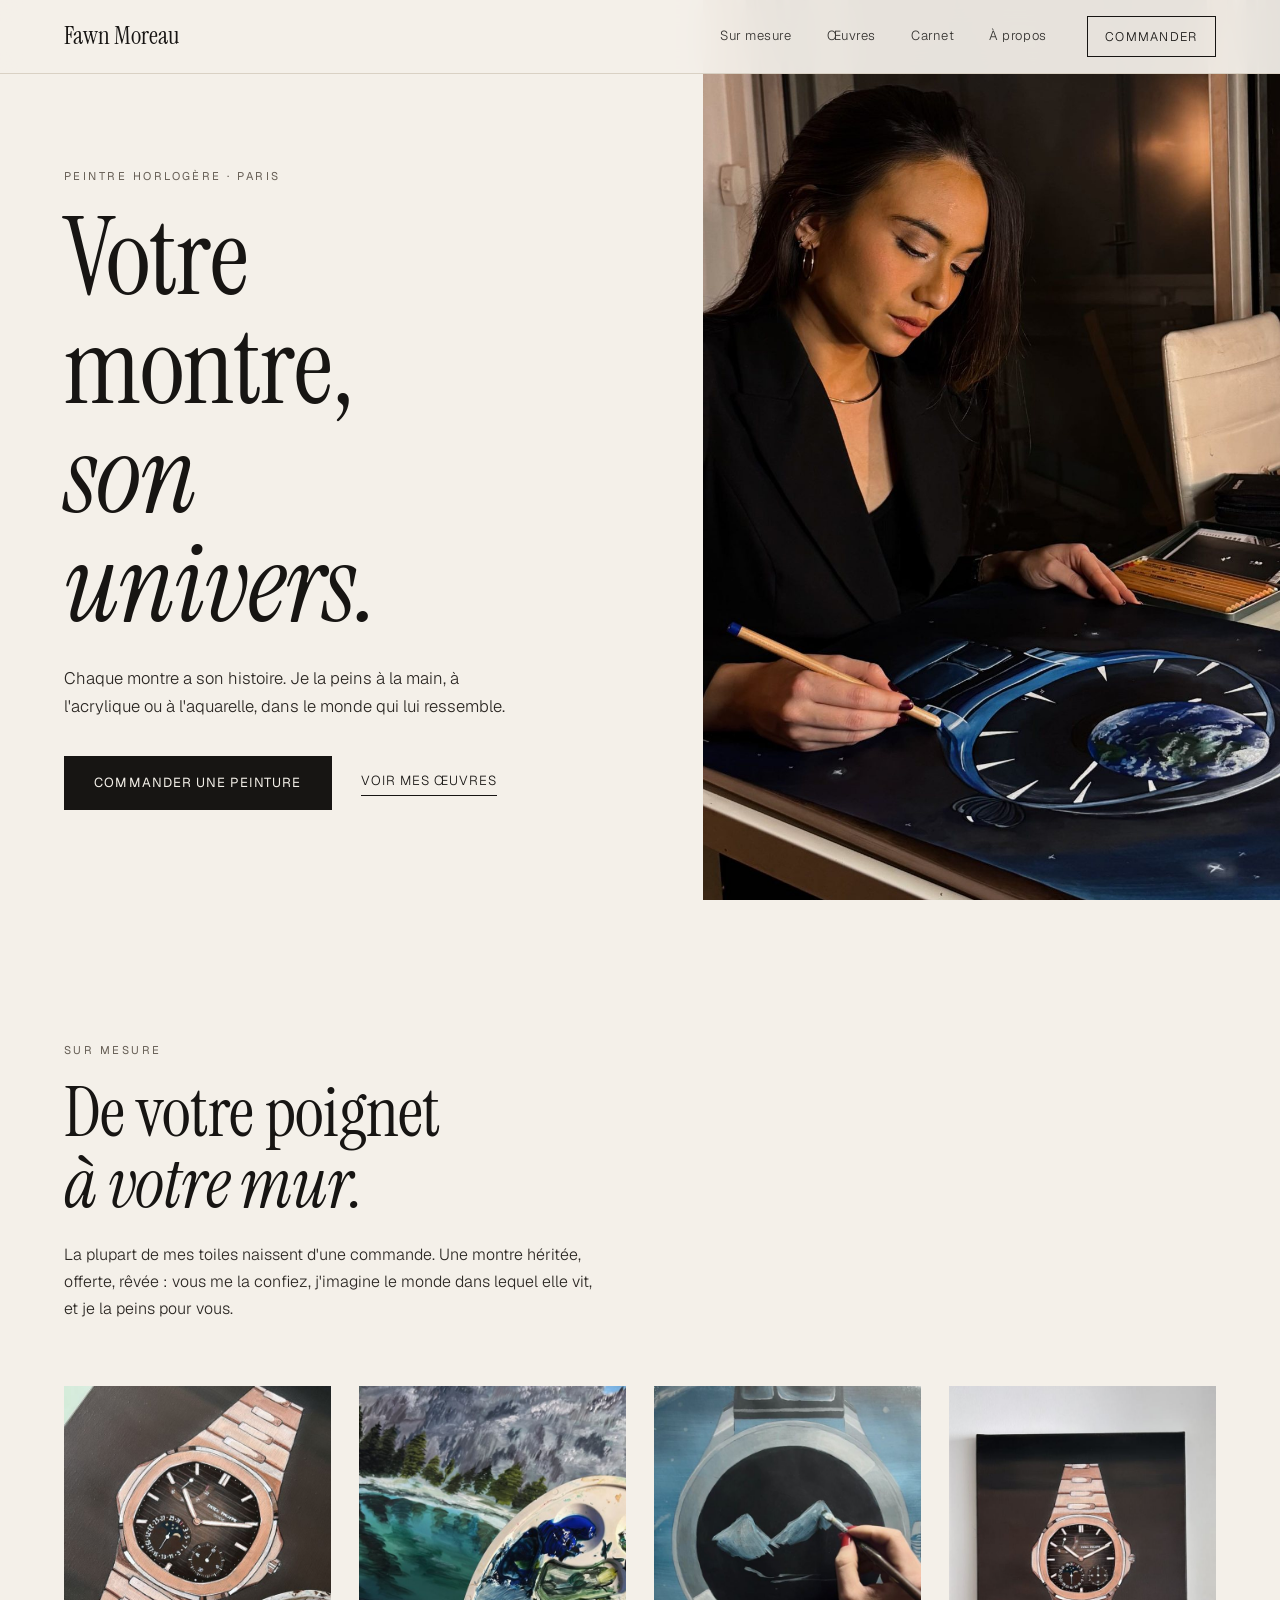
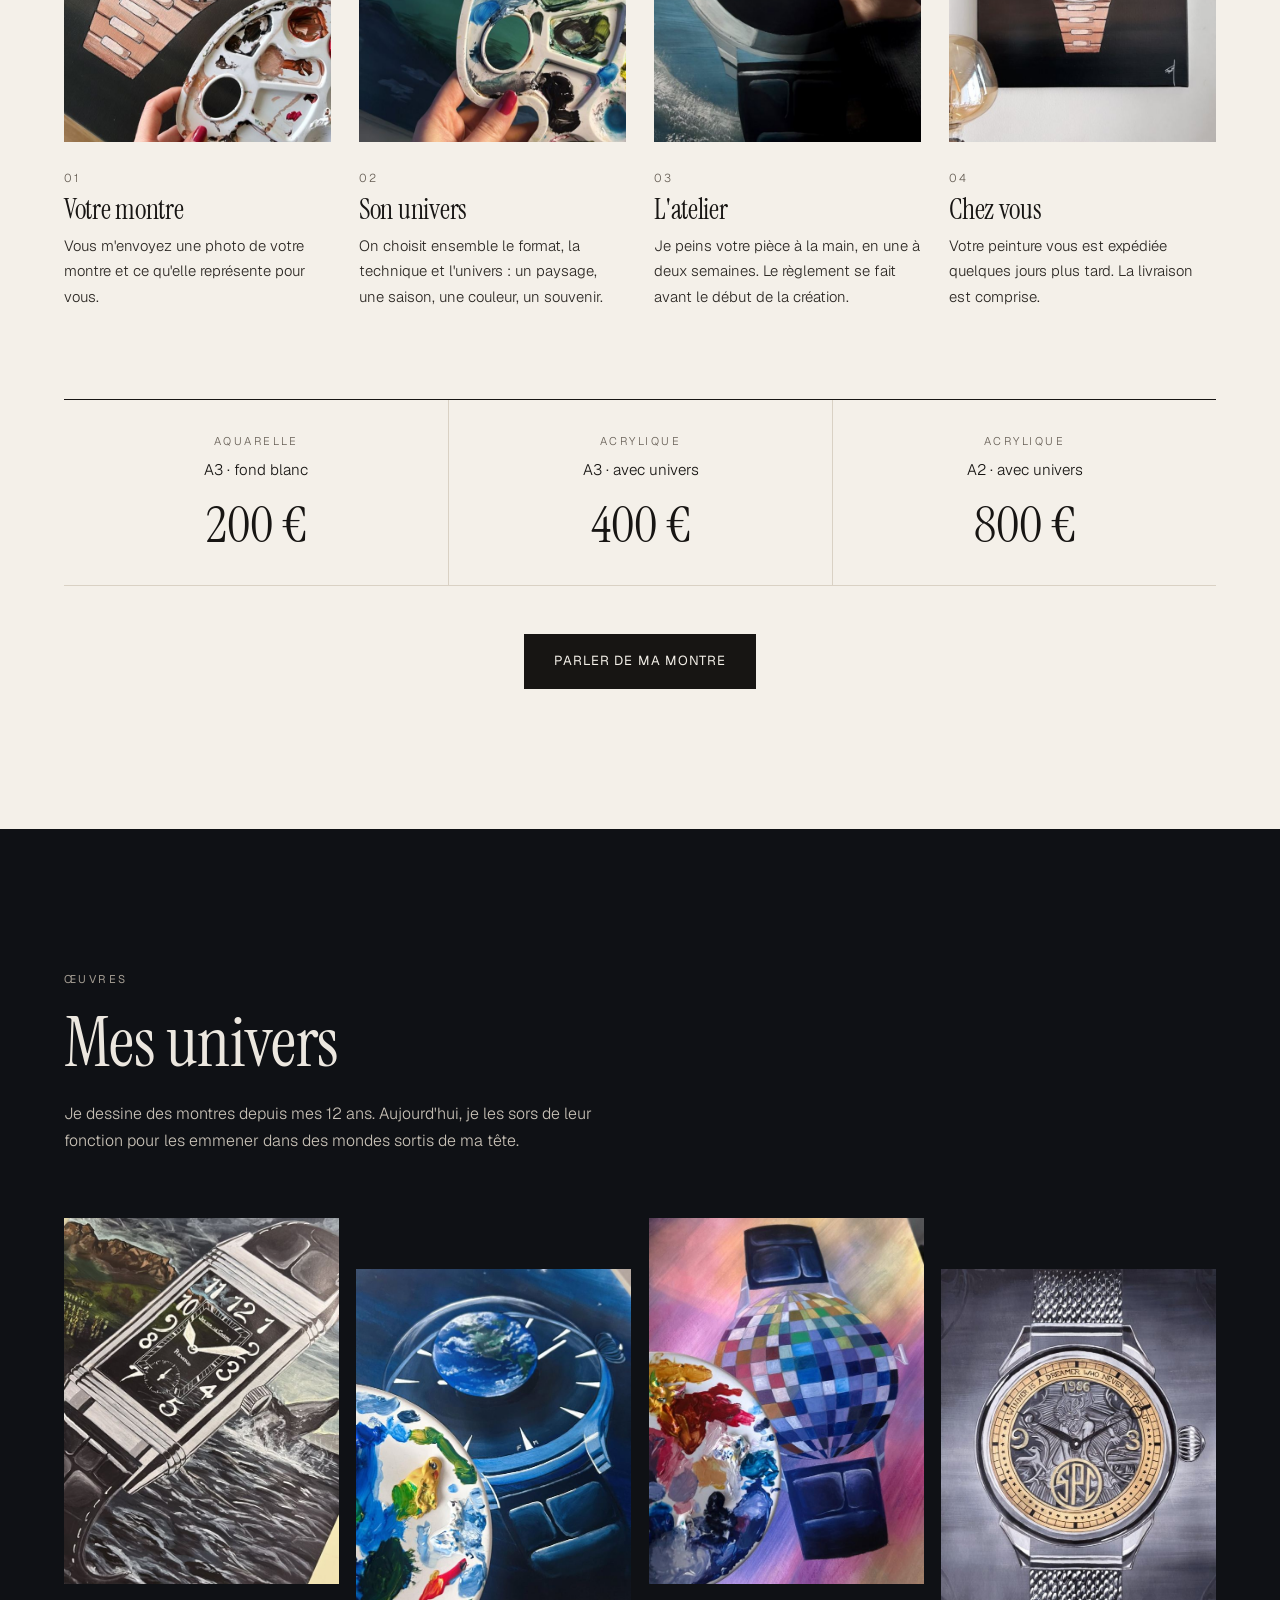
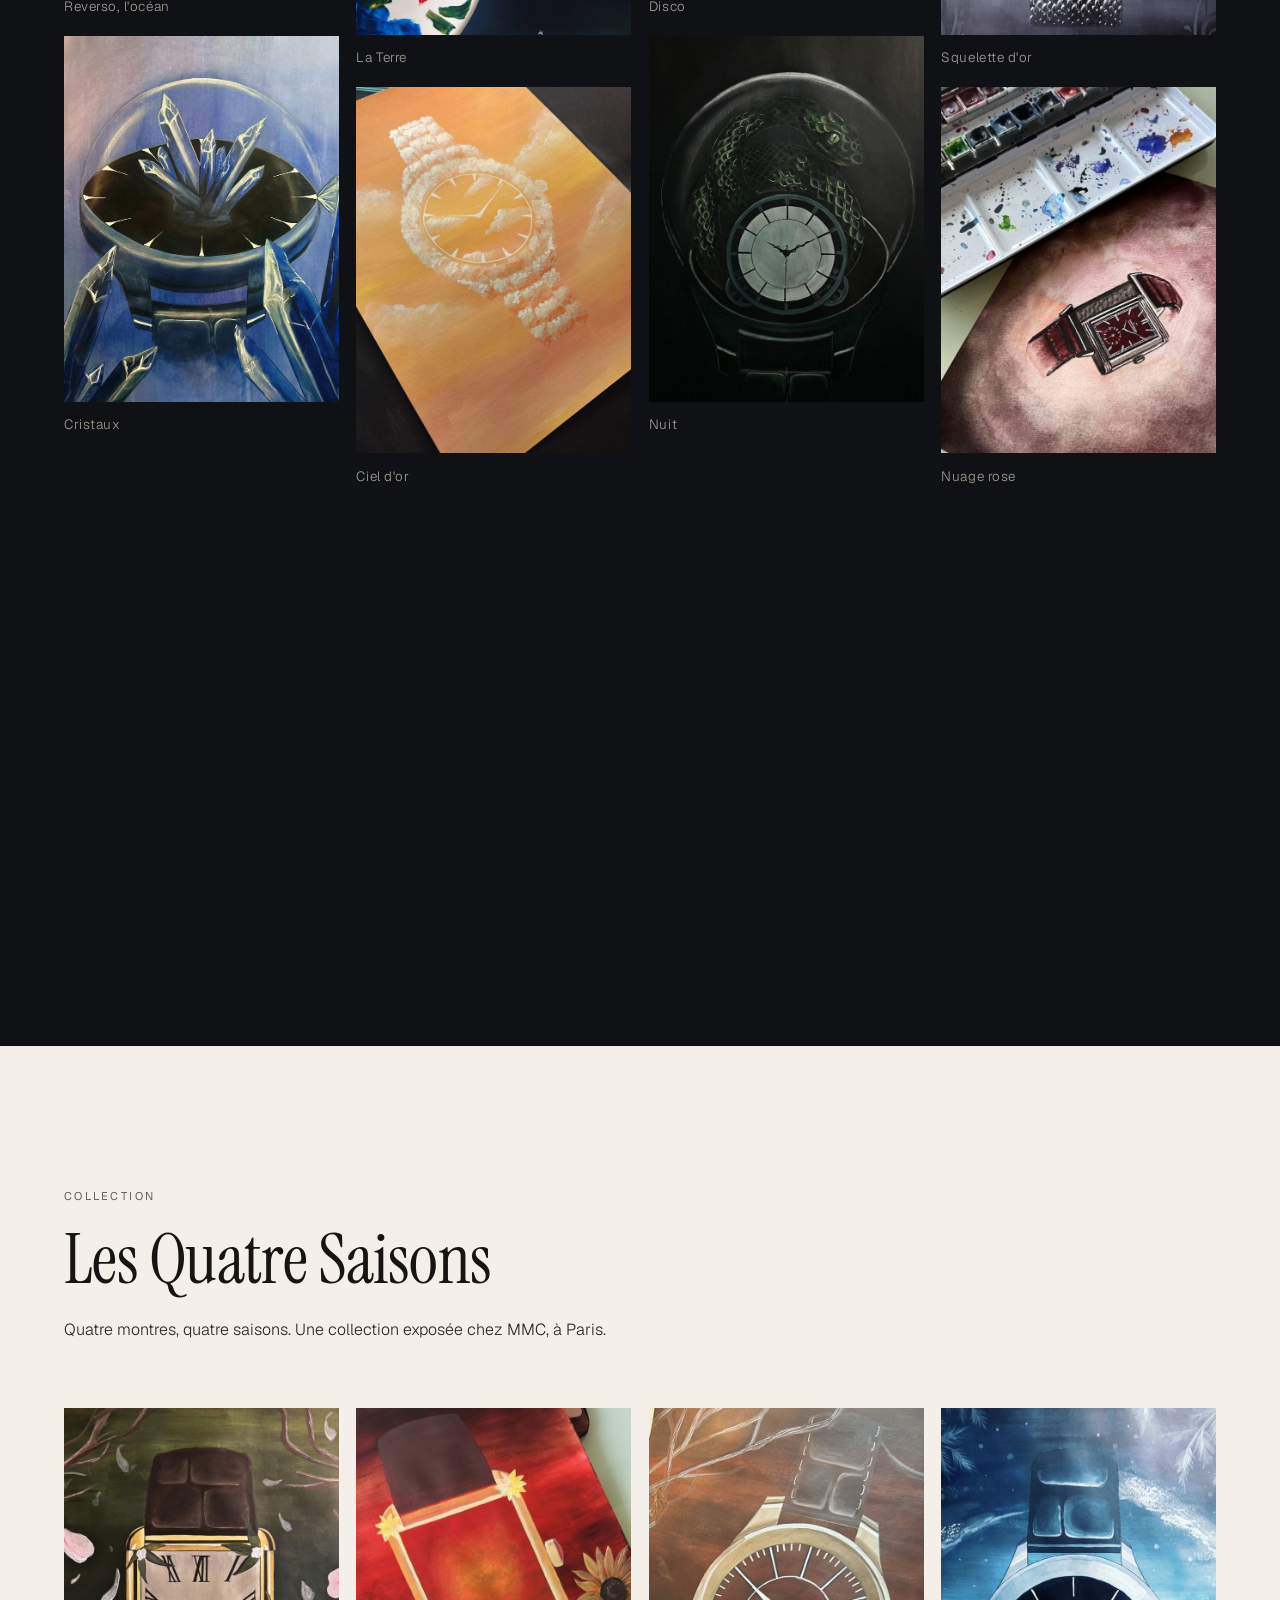
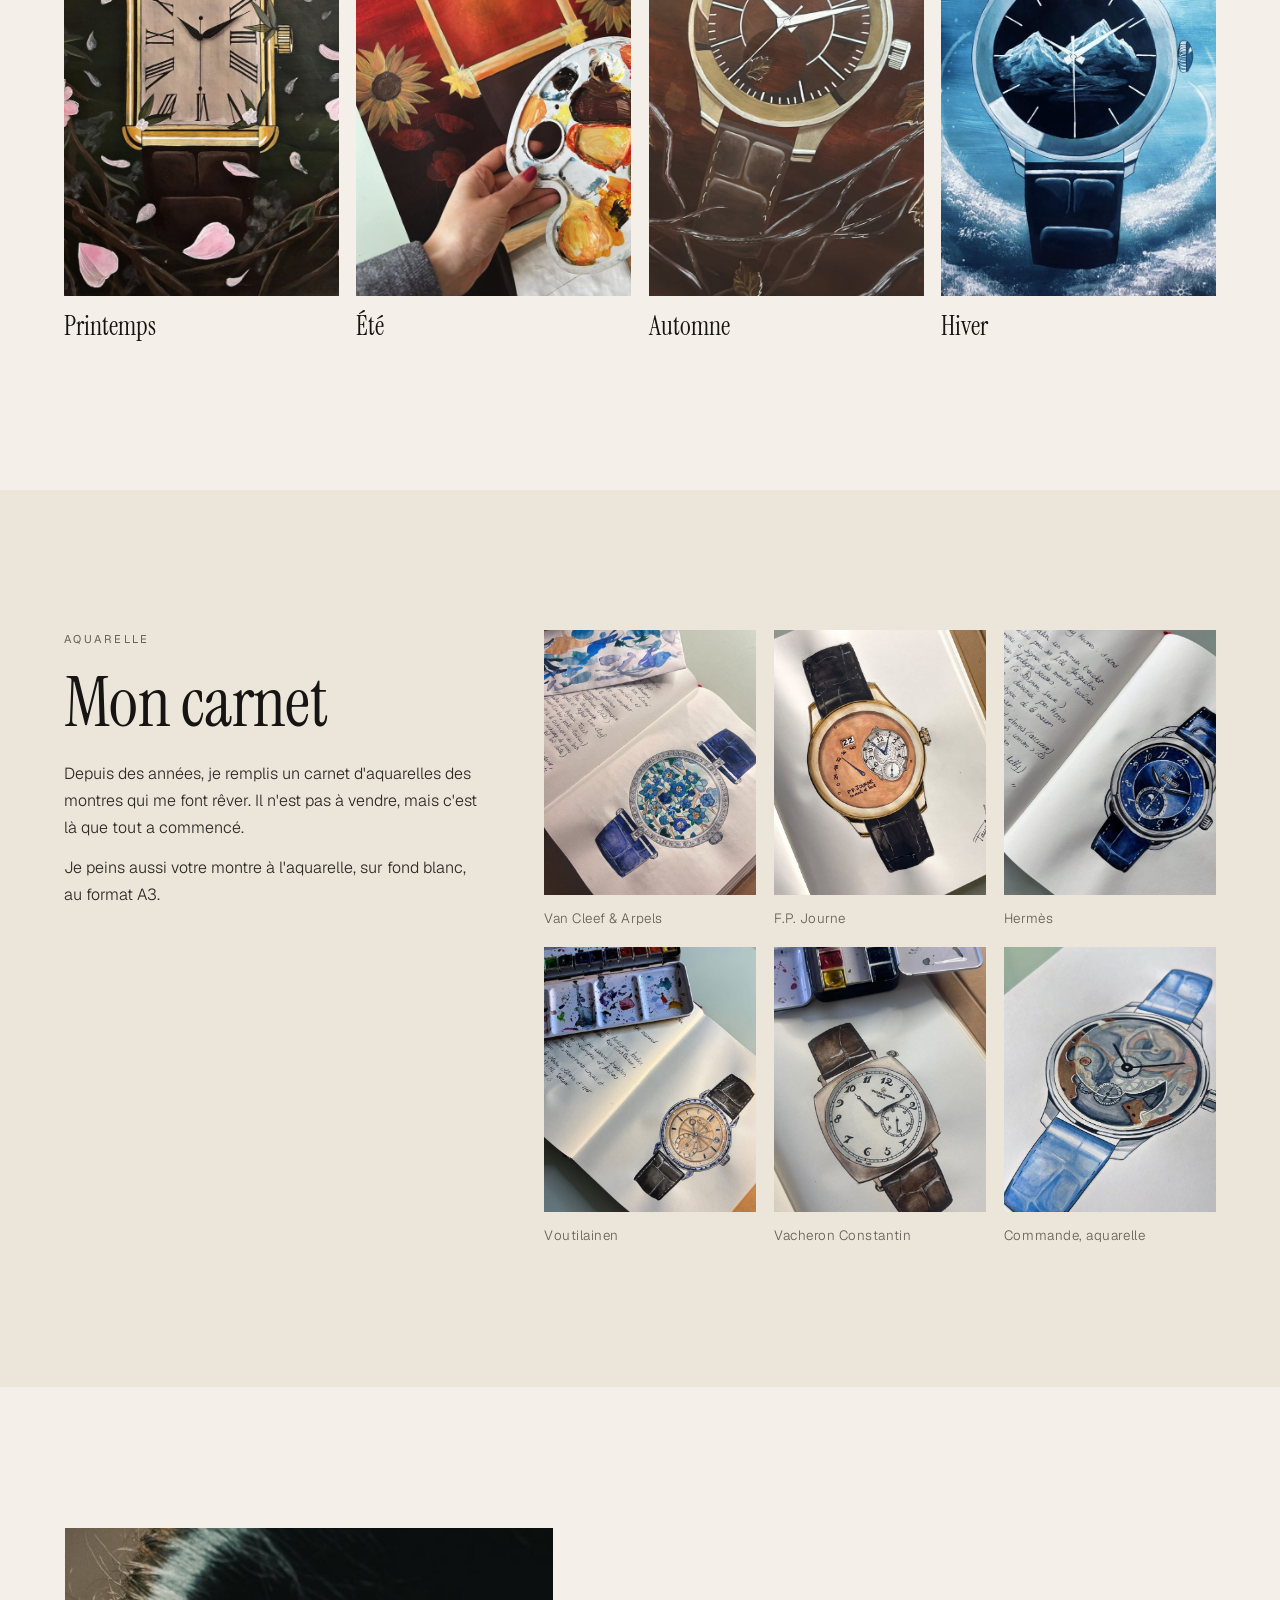
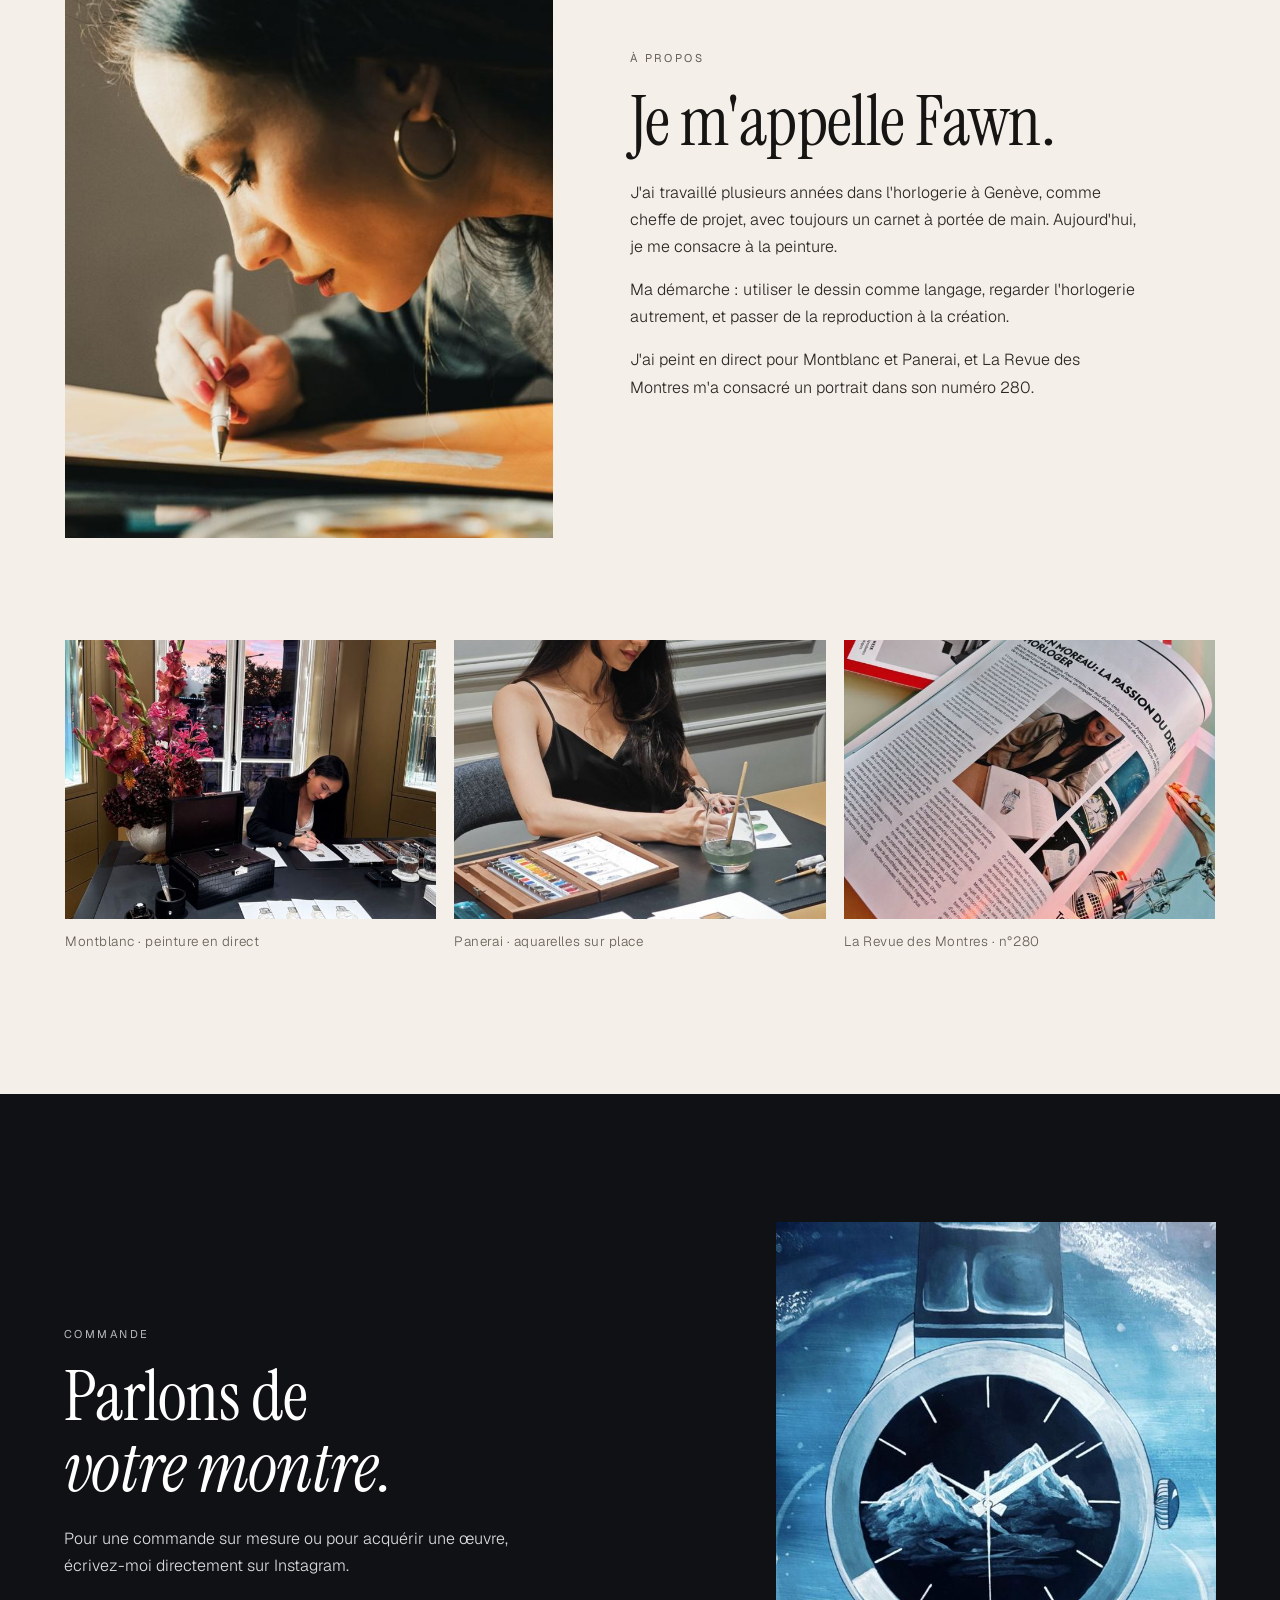
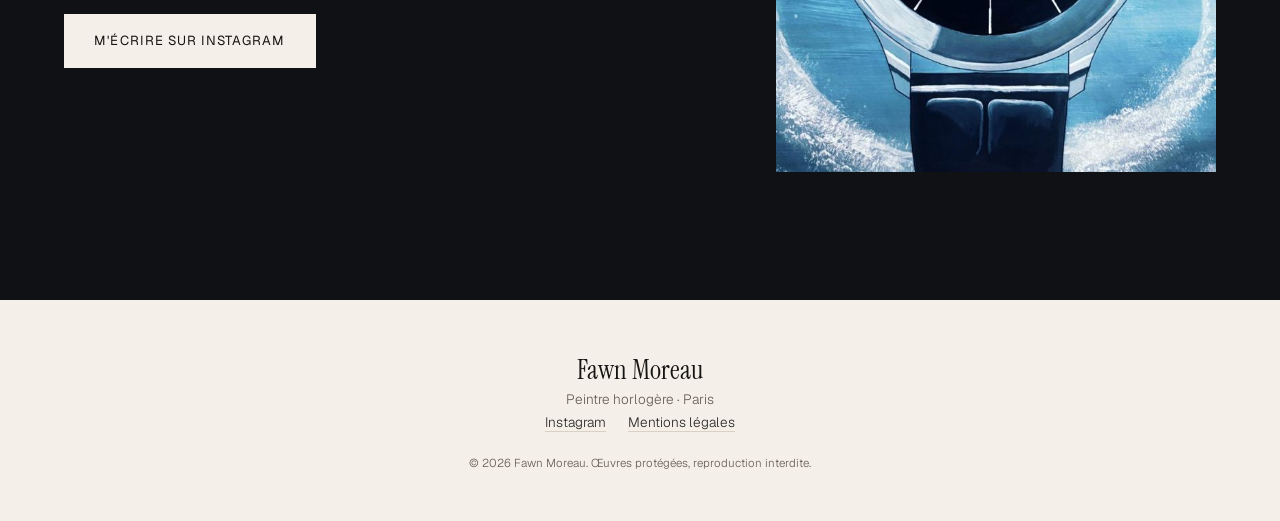
==== commit 5e3fa049: "Slogan, visionneuse plus simple à fermer, accessibilité, nouveau favicon Co-Authored-By: Claude Opus" ====
--- a/index.html
+++ b/index.html
@@ -11,25 +11,29 @@
 <meta property="og:url" content="https://fawnmoreau.fr/">
 <link rel="canonical" href="https://fawnmoreau.fr/">
 <link rel="icon" href="favicon.svg" type="image/svg+xml">
+<link rel="icon" href="favicon-32.png" sizes="32x32" type="image/png">
+<link rel="apple-touch-icon" href="apple-touch-icon.png">
+<meta name="theme-color" content="#0f1115">
 <link rel="preload" href="fonts/instrument-serif-latin-400-normal.woff2" as="font" type="font/woff2" crossorigin>
 <link rel="stylesheet" href="fonts/fonts.css">
 <link rel="stylesheet" href="style.css">
 </head>
 <body>
+<a class="skip" href="#contenu">Aller au contenu</a>
 
 <header class="top" id="top">
   <a href="#" class="logo">Fawn Moreau</a>
-  <nav class="menu" id="menu">
+  <nav class="menu" id="menu" aria-label="Menu principal">
     <a href="#sur-mesure">Sur mesure</a>
     <a href="#oeuvres">Œuvres</a>
     <a href="#carnet">Carnet</a>
     <a href="#apropos">À propos</a>
   </nav>
   <a href="#contact" class="top-cta">Commander</a>
-  <button class="burger" id="burger" aria-label="Ouvrir le menu" aria-expanded="false"><span></span><span></span></button>
+  <button class="burger" id="burger" aria-label="Ouvrir le menu" aria-expanded="false" aria-controls="menu"><span></span><span></span></button>
 </header>
 
-<main>
+<main id="contenu">
 
   <!-- ACCUEIL -->
   <section class="hero">
@@ -38,8 +42,8 @@
     </picture>
     <div class="hero-txt">
       <p class="kicker">Peintre horlogère · Paris</p>
-      <h1>Je peins<br><em>votre montre.</em></h1>
-      <p class="lead">Chaque montre a son histoire. Je l'imagine dans l'univers qui lui ressemble et je la peins à la main, à l'acrylique ou à l'aquarelle.</p>
+      <h1>Votre montre,<br><em>son univers.</em></h1>
+      <p class="lead">Chaque montre a son histoire. Je la peins à la main, à l'acrylique ou à l'aquarelle, dans le monde qui lui ressemble.</p>
       <div class="actions">
         <a href="#sur-mesure" class="btn">Commander une peinture</a>
         <a href="#oeuvres" class="txt-link">Voir mes œuvres</a>
@@ -51,7 +55,7 @@
   <section class="block" id="sur-mesure">
     <div class="intro">
       <p class="kicker">Sur mesure</p>
-      <h2>Votre montre,<br><em>son univers.</em></h2>
+      <h2>De votre poignet<br><em>à votre mur.</em></h2>
       <p>La plupart de mes toiles naissent d'une commande. Une montre héritée, offerte, rêvée : vous me la confiez, j'imagine le monde dans lequel elle vit, et je la peins pour vous.</p>
     </div>
 
@@ -109,7 +113,7 @@
       <h2>Mes univers</h2>
       <p>Je dessine des montres depuis mes 12 ans. Aujourd'hui, je les sors de leur fonction pour les emmener dans des mondes sortis de ma tête.</p>
     </div>
-    <div class="gallery" id="gallery"></div>
+    <div class="gallery" id="gallery" role="list"></div>
   </section>
 
   <!-- 4 SAISONS -->
@@ -119,7 +123,7 @@
       <h2>Les Quatre Saisons</h2>
       <p>Quatre montres, quatre saisons. Une collection exposée chez MMC, à Paris.</p>
     </div>
-    <div class="seasons" id="seasons"></div>
+    <div class="seasons" id="seasons" role="list"></div>
   </section>
 
   <!-- CARNET -->
@@ -131,7 +135,7 @@
         <p>Depuis des années, je remplis un carnet d'aquarelles des montres qui me font rêver. Il n'est pas à vendre, mais c'est là que tout a commencé.</p>
         <p>Je peins aussi votre montre à l'aquarelle, sur fond blanc, au format A3.</p>
       </div>
-      <div class="strip" id="strip"></div>
+      <div class="strip" id="strip" role="list" aria-label="Pages du carnet, faire défiler"></div>
     </div>
   </section>
 
@@ -161,7 +165,7 @@
       <p class="kicker">Commande</p>
       <h2>Parlons de<br><em>votre montre.</em></h2>
       <p>Pour une commande sur mesure ou pour acquérir une œuvre, écrivez-moi directement sur Instagram.</p>
-      <a href="https://ig.me/m/fawnmoreau" target="_blank" rel="noopener" class="btn light">M'écrire sur Instagram</a>
+      <a href="https://ig.me/m/fawnmoreau" target="_blank" rel="noopener" class="btn light">M'écrire sur Instagram<span class="sr-only"> (s'ouvre dans un nouvel onglet)</span></a>
     </div>
   </section>
 
@@ -170,16 +174,23 @@
 <footer class="foot">
   <p class="logo">Fawn Moreau</p>
   <p>Peintre horlogère · Paris</p>
-  <p><a href="https://www.instagram.com/fawnmoreau/" target="_blank" rel="noopener">Instagram</a><span class="sep"></span><a href="mentions-legales.html">Mentions légales</a></p>
+  <p><a href="https://www.instagram.com/fawnmoreau/" target="_blank" rel="noopener">Instagram<span class="sr-only"> (s'ouvre dans un nouvel onglet)</span></a><span class="sep" aria-hidden="true"></span><a href="mentions-legales.html">Mentions légales</a></p>
   <p class="small">© <span id="year"></span> Fawn Moreau. Œuvres protégées, reproduction interdite.</p>
 </footer>
 
-<div class="lightbox" id="lightbox" aria-hidden="true">
-  <button class="lb-close" id="lbClose">Fermer</button>
-  <button class="lb-prev" id="lbPrev" aria-label="Image précédente"></button>
-  <img id="lbImg" alt="">
-  <button class="lb-next" id="lbNext" aria-label="Image suivante"></button>
-  <p class="lb-cap" id="lbCap"></p>
+<div class="lightbox" id="lightbox" role="dialog" aria-modal="true" aria-label="Visionneuse d'images" hidden>
+  <div class="lb-bar">
+    <p class="lb-count" id="lbCount"></p>
+    <button class="lb-close" id="lbClose"><span>Fermer</span><i aria-hidden="true"></i></button>
+  </div>
+  <figure class="lb-stage" id="lbStage">
+    <img id="lbImg" alt="">
+    <figcaption id="lbCap" aria-live="polite"></figcaption>
+  </figure>
+  <div class="lb-nav">
+    <button class="lb-prev" id="lbPrev" aria-label="Image précédente"><i aria-hidden="true"></i></button>
+    <button class="lb-next" id="lbNext" aria-label="Image suivante"><i aria-hidden="true"></i></button>
+  </div>
 </div>
 
 <script src="app.js"></script>
--- a/style.css
+++ b/style.css
@@ -1,5 +1,5 @@
 :root{
-  --paper:#f4f0e9; --paper-2:#ebe5da; --ink:#171513; --ink-2:#2b2723; --muted:#7a7268; --line:#d9d1c4;
+  --paper:#f4f0e9; --paper-2:#ebe5da; --ink:#171513; --ink-2:#2b2723; --muted:#655d54; --line:#d9d1c4;
   --night:#0f1115;
   --serif:"Instrument Serif",Georgia,serif; --sans:"Geist",system-ui,-apple-system,sans-serif;
   --pad:clamp(1.25rem,5vw,4.5rem);
@@ -69,16 +69,17 @@
 
 /* OEUVRES */
 .dark{background:var(--night);color:#ece7df}
-.dark .kicker{color:#8f887e}
+.dark .kicker{color:#a39c92}
 .dark .intro p:not(.kicker){color:#c9c2b7}
 .gallery{display:grid;grid-template-columns:repeat(4,1fr);gap:clamp(.6rem,1.4vw,1.25rem)}
-.gallery figure,.seasons figure,.strip figure{cursor:zoom-in;outline:none}
+.tile{display:block;width:100%;padding:0;border:0;background:none;cursor:zoom-in;color:inherit;overflow:hidden}
+.tile img{transition:transform 1.2s ease}
+.tile:hover img{transform:scale(1.035)}
 .gallery figure{overflow:hidden}
 .gallery img{width:100%;aspect-ratio:3/4;object-fit:cover;transition:transform 1.2s ease,opacity .5s}
-.gallery figure:hover img{transform:scale(1.035)}
-figcaption{font-size:.78rem;letter-spacing:.04em;color:var(--muted);padding-top:.7rem}
-.dark figcaption{color:#8f887e}
-.gallery figure:nth-child(even){margin-top:clamp(1.5rem,4vw,3.5rem);margin-bottom:calc(-1 * clamp(1.5rem,4vw,3.5rem))}
+figcaption{font-size:.84rem;letter-spacing:.04em;color:var(--muted);padding-top:.7rem}
+.dark figcaption{color:#a39c92}
+.gallery > :nth-child(even){margin-top:clamp(1.5rem,4vw,3.5rem);margin-bottom:calc(-1 * clamp(1.5rem,4vw,3.5rem))}
 .gallery{padding-bottom:clamp(1.5rem,4vw,3.5rem)}
 
 /* SAISONS */
@@ -116,13 +117,39 @@
 .small{font-size:.72rem;margin-top:1.2rem}
 
 /* VISIONNEUSE */
-.lightbox{position:fixed;inset:0;z-index:50;background:rgba(10,10,12,.96);display:flex;align-items:center;justify-content:center;opacity:0;pointer-events:none;transition:opacity .35s}
-.lightbox.on{opacity:1;pointer-events:auto}
-.lightbox img{max-height:86vh;max-width:88vw;object-fit:contain}
-.lb-close{position:absolute;top:1.2rem;right:var(--pad);background:none;border:0;color:#ddd;font:400 .75rem var(--sans);letter-spacing:.2em;text-transform:uppercase;cursor:pointer}
-.lb-prev,.lb-next{position:absolute;top:0;bottom:0;width:22vw;background:none;border:0;cursor:pointer}
-.lb-prev{left:0;cursor:w-resize}.lb-next{right:0;cursor:e-resize}
-.lb-cap{position:absolute;bottom:1.4rem;left:0;right:0;text-align:center;color:#bbb;font-family:var(--serif);font-size:1.3rem}
+body.lb-open{overflow:hidden}
+.lightbox[hidden]{display:none}
+.lightbox{position:fixed;inset:0;z-index:60;background:#0b0c0f;display:grid;grid-template-rows:auto 1fr auto;opacity:0;transition:opacity .3s;color:#eee}
+.lightbox.on{opacity:1}
+.lb-bar{display:flex;align-items:center;justify-content:space-between;padding:max(.6rem,env(safe-area-inset-top)) var(--pad) .6rem}
+.lb-count{font-size:.85rem;letter-spacing:.08em;color:#cfc8bd}
+.lb-close{display:inline-flex;align-items:center;gap:.7rem;min-height:48px;padding:0 1.1rem;background:rgba(255,255,255,.1);border:1px solid rgba(255,255,255,.35);border-radius:999px;color:#fff;font:400 .85rem var(--sans);letter-spacing:.06em;cursor:pointer}
+.lb-close:hover{background:rgba(255,255,255,.18)}
+.lb-close i{position:relative;width:16px;height:16px}
+.lb-close i::before,.lb-close i::after{content:"";position:absolute;left:0;right:0;top:50%;height:1.5px;background:currentColor;transform:rotate(45deg)}
+.lb-close i::after{transform:rotate(-45deg)}
+.lb-stage{display:flex;flex-direction:column;align-items:center;justify-content:center;min-height:0;padding:0 var(--pad)}
+.lb-stage img{max-width:100%;max-height:calc(100svh - 11rem);object-fit:contain;transition:transform .2s,opacity .2s;touch-action:pan-y}
+.lb-stage figcaption{font-family:var(--serif);font-size:1.4rem;color:#e6e0d6;padding-top:.8rem;text-align:center}
+.lb-nav{display:flex;justify-content:center;gap:1.2rem;padding:.6rem 0 max(1rem,env(safe-area-inset-bottom))}
+.lb-prev,.lb-next{width:56px;height:56px;border-radius:50%;background:rgba(255,255,255,.1);border:1px solid rgba(255,255,255,.35);cursor:pointer;display:grid;place-items:center;color:#fff}
+.lb-prev:hover,.lb-next:hover{background:rgba(255,255,255,.18)}
+.lb-prev i,.lb-next i{width:12px;height:12px;border-left:1.5px solid currentColor;border-bottom:1.5px solid currentColor}
+.lb-prev i{transform:translateX(2px) rotate(45deg)}
+.lb-next i{transform:translateX(-2px) rotate(-135deg)}
+@media (min-width:901px){
+  .lb-nav{position:fixed;inset:50% 0 auto;transform:translateY(-50%);justify-content:space-between;padding:0 var(--pad);pointer-events:none}
+  .lb-nav button{pointer-events:auto}
+}
+
+/* ACCESSIBILITE */
+.sr-only{position:absolute;width:1px;height:1px;padding:0;margin:-1px;overflow:hidden;clip:rect(0,0,0,0);white-space:nowrap;border:0}
+.skip{position:fixed;top:.6rem;left:.6rem;z-index:100;background:var(--ink);color:var(--paper);padding:.8rem 1.2rem;font-size:.9rem;transform:translateY(-200%);transition:transform .2s}
+.skip:focus{transform:none}
+:focus-visible{outline:2px solid currentColor;outline-offset:3px}
+.tile:focus-visible{outline-offset:4px}
+.dark .tile:focus-visible{outline-color:#fff}
+.lightbox :focus-visible{outline:2px solid #fff;outline-offset:3px}
 
 /* APPARITION */
 .intro,.steps li,.gallery figure,.seasons figure,.about,.moments figure,.formats{opacity:0;transition:opacity 1s ease, transform 1s ease}
@@ -145,8 +172,8 @@
 
 /* MOBILE */
 @media (max-width:900px){
-  .menu{position:fixed;inset:0;z-index:-1;flex-direction:column;justify-content:center;align-items:center;gap:1.6rem;background:var(--paper);color:var(--ink);font-family:var(--serif);font-size:2.4rem;letter-spacing:0;opacity:0;pointer-events:none;transition:opacity .35s}
-  .nav-open .menu{opacity:1;pointer-events:auto}
+  .menu{position:fixed;inset:0;z-index:-1;flex-direction:column;justify-content:center;align-items:center;gap:1.6rem;background:var(--paper);color:var(--ink);font-family:var(--serif);font-size:2.4rem;letter-spacing:0;opacity:0;visibility:hidden;pointer-events:none;transition:opacity .35s,visibility .35s}
+  .nav-open .menu{opacity:1;visibility:visible;pointer-events:auto}
   .nav-open .top{color:var(--ink)}
   .nav-open .burger span:first-child{top:8px;transform:rotate(45deg)}
   .nav-open .burger span:last-child{bottom:9px;transform:rotate(-45deg)}
@@ -170,7 +197,7 @@
   .carnet-wrap .intro{position:static}
   .strip{display:flex;overflow-x:auto;scroll-snap-type:x mandatory;margin:0 calc(-1 * var(--pad));padding:0 var(--pad);gap:.8rem;scrollbar-width:none}
   .strip::-webkit-scrollbar{display:none}
-  .strip figure{flex:0 0 68%;scroll-snap-align:start}
+  .strip > *{flex:0 0 68%;scroll-snap-align:start}
   .about{grid-template-columns:1fr}
   .contact{grid-template-columns:1fr;text-align:left}
   .contact-bg{justify-self:stretch;max-width:none;order:0}
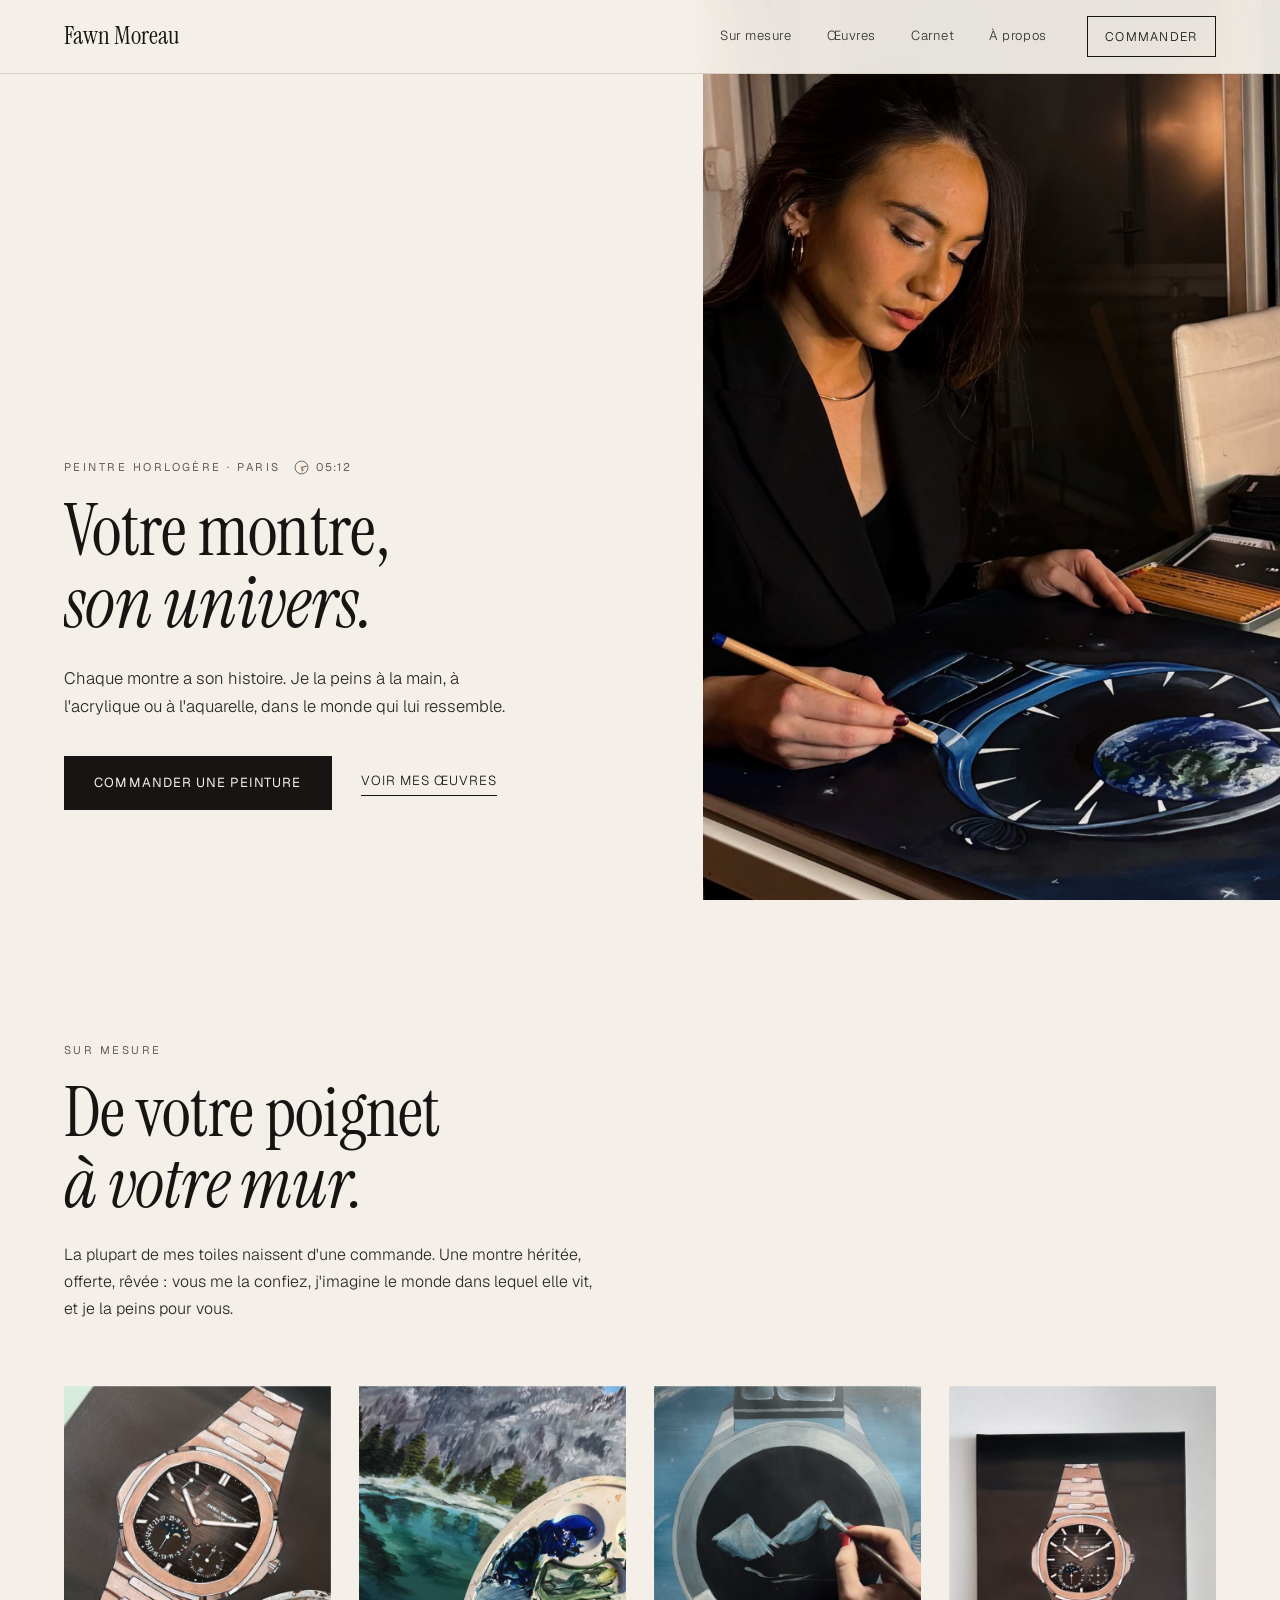
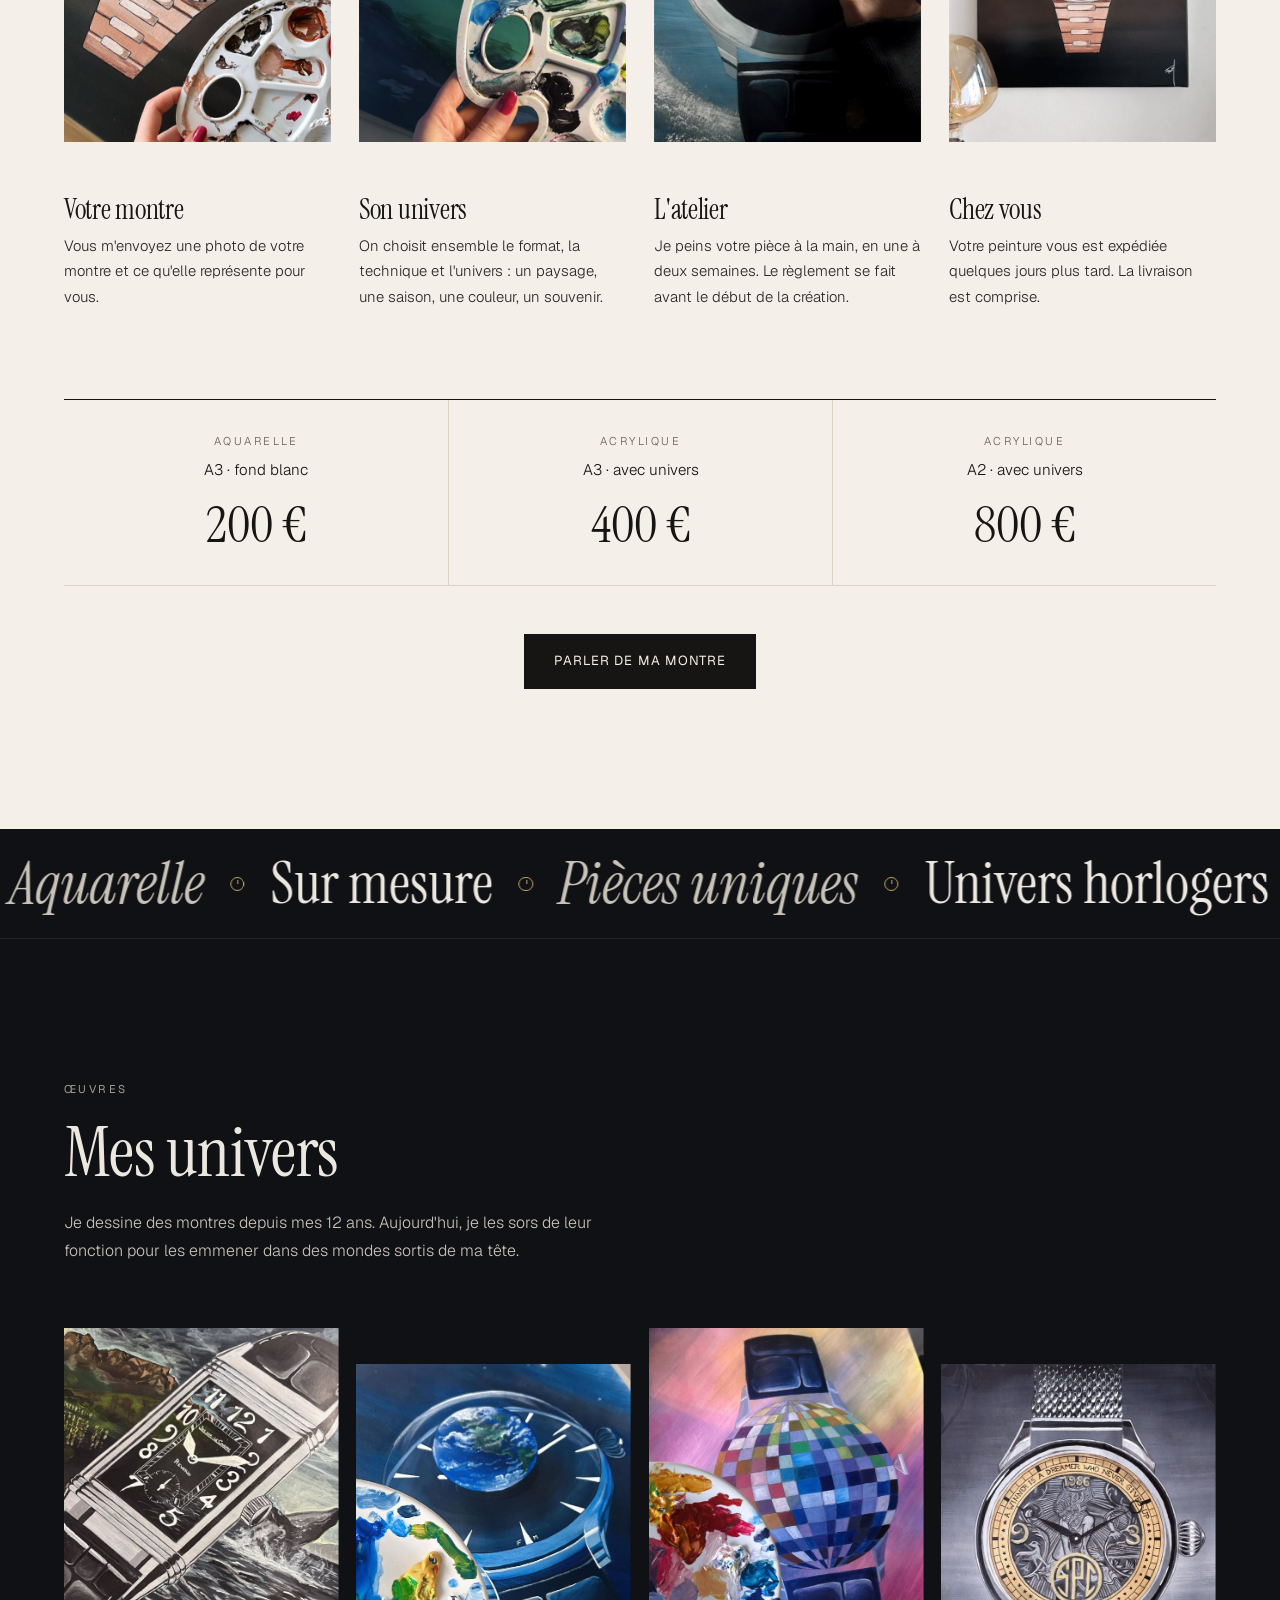
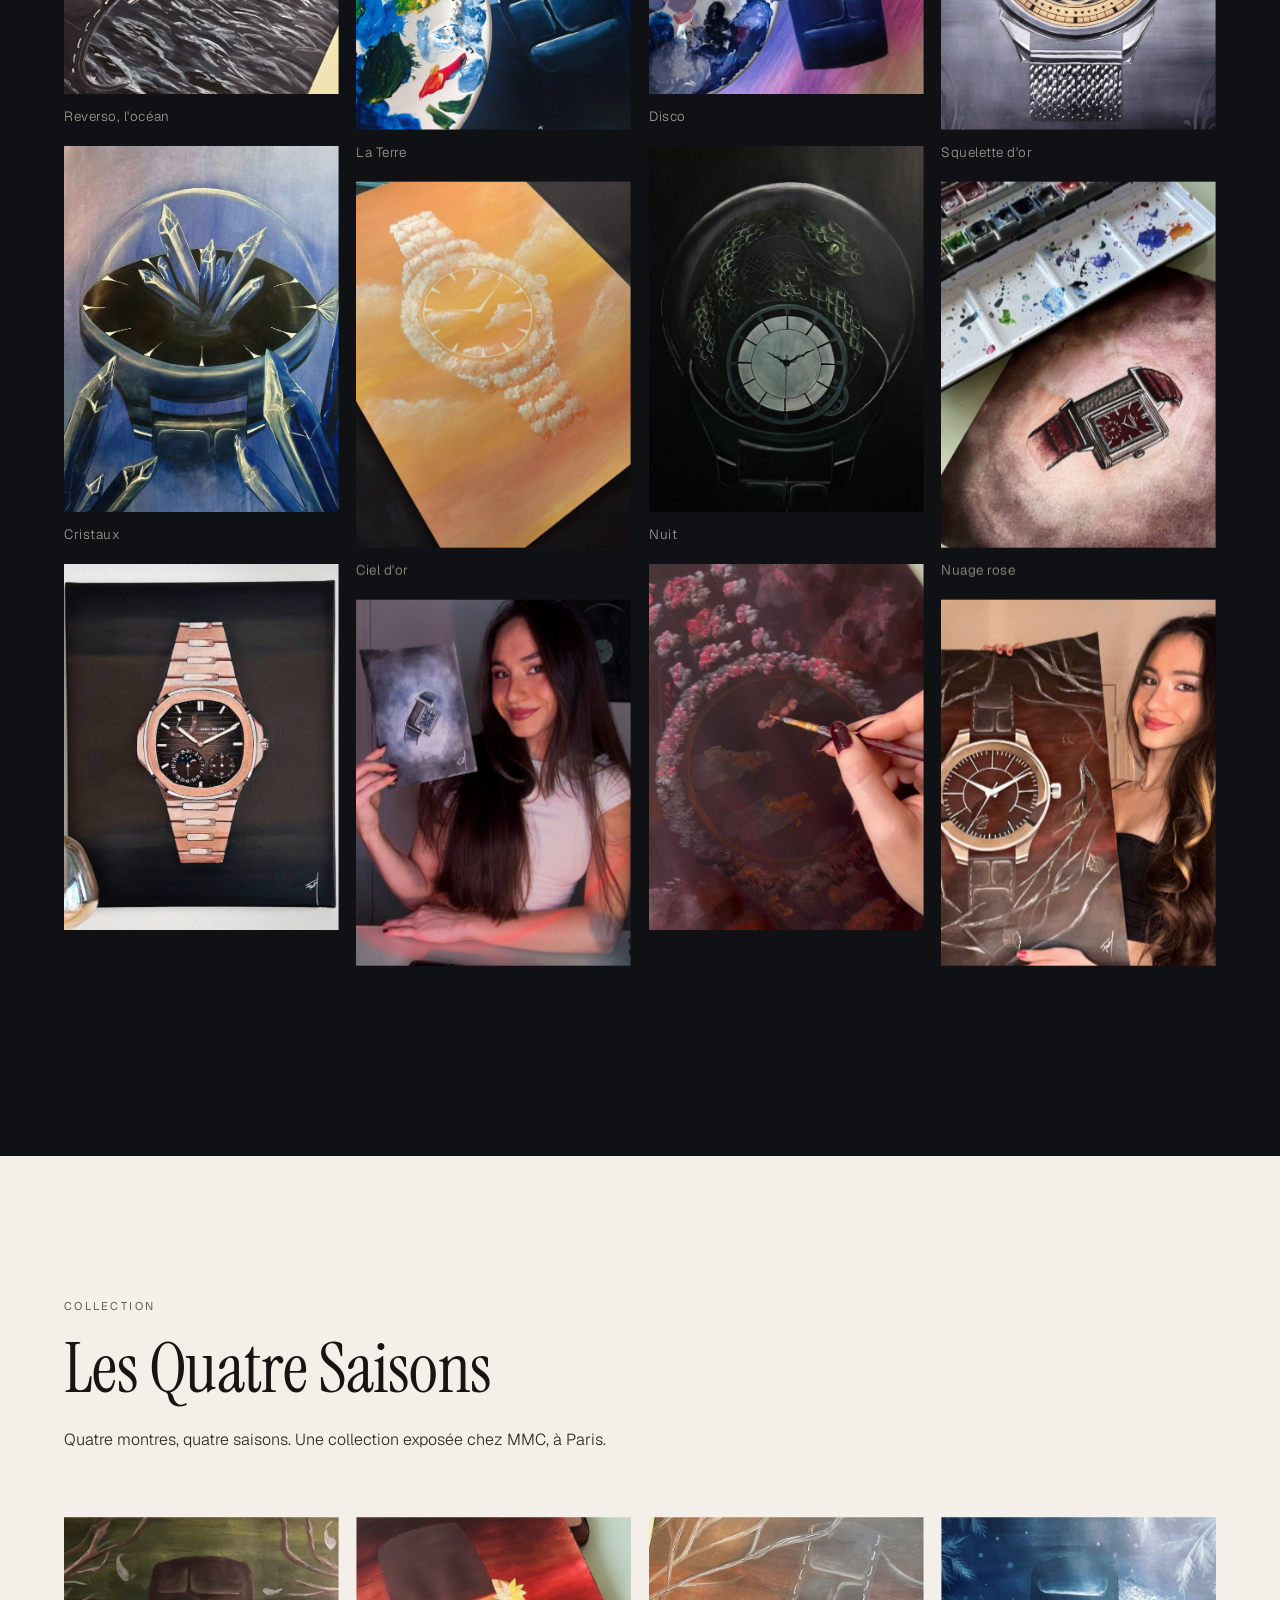
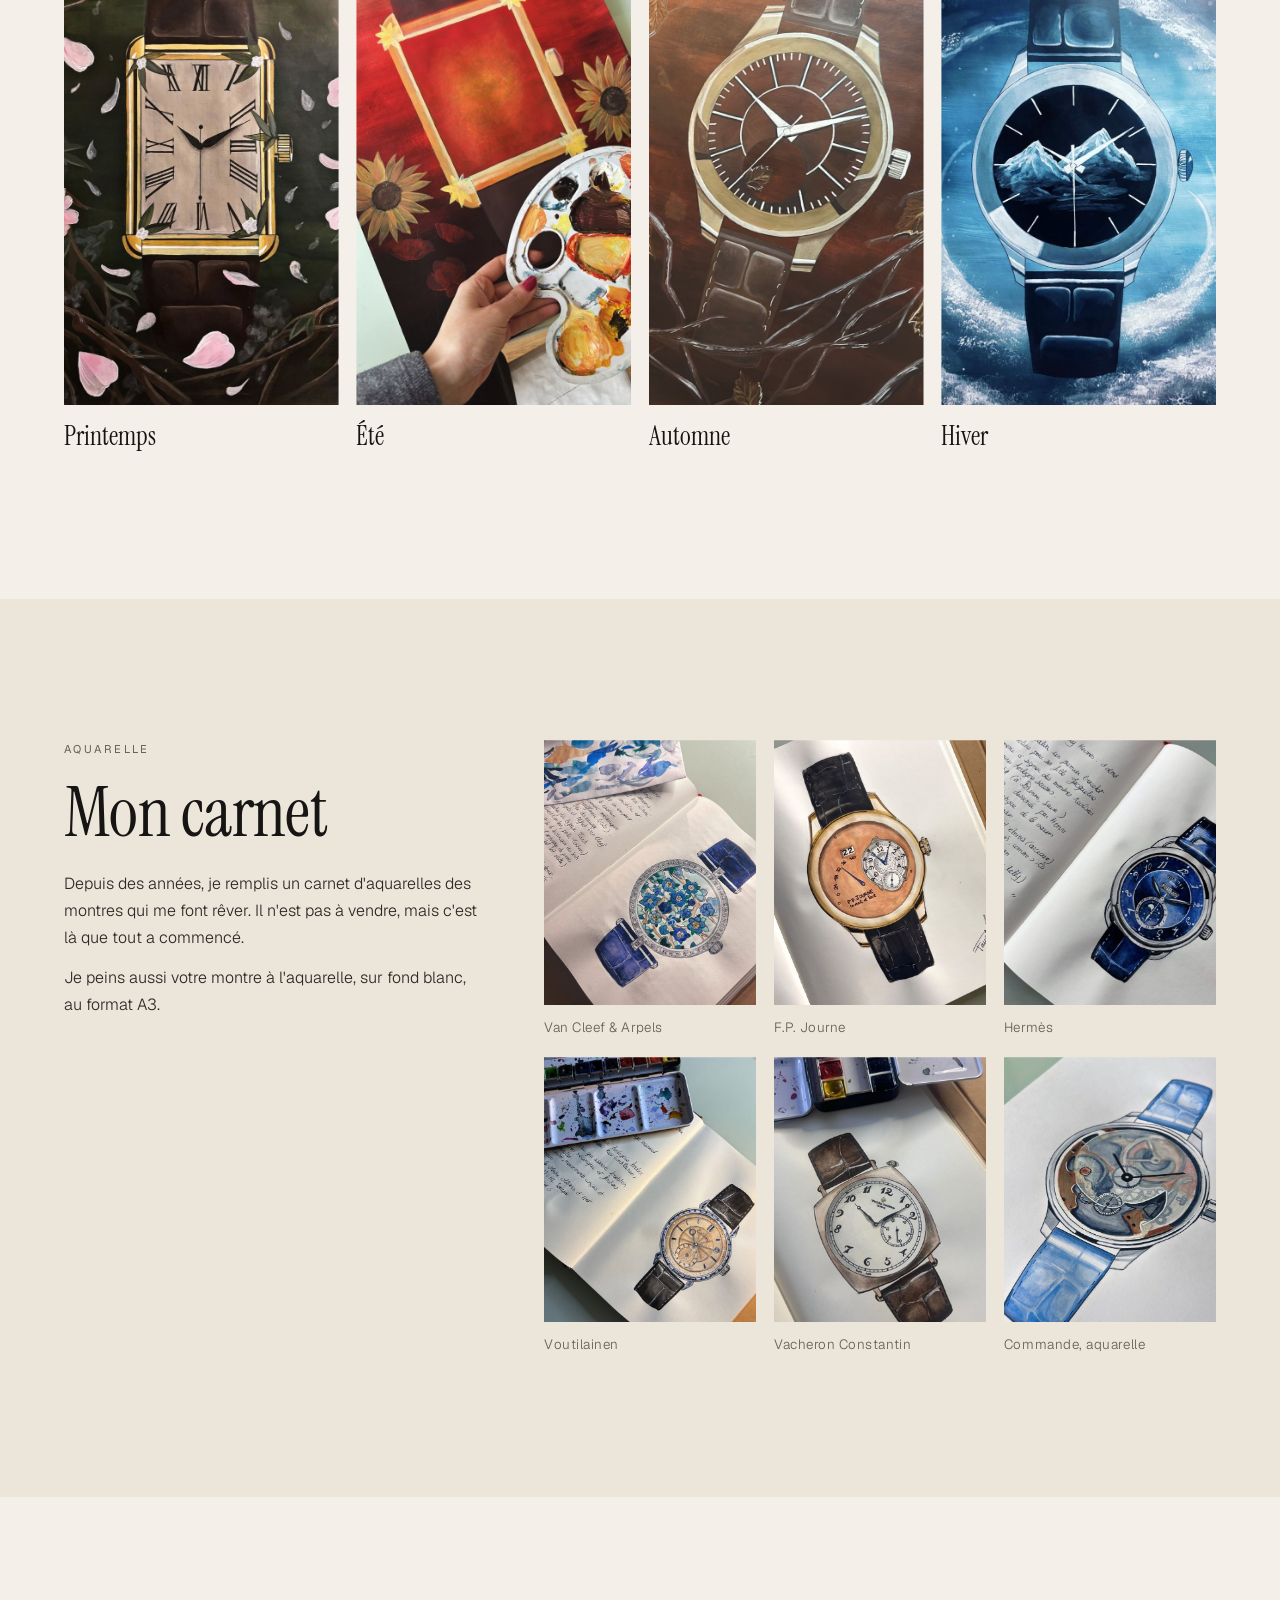
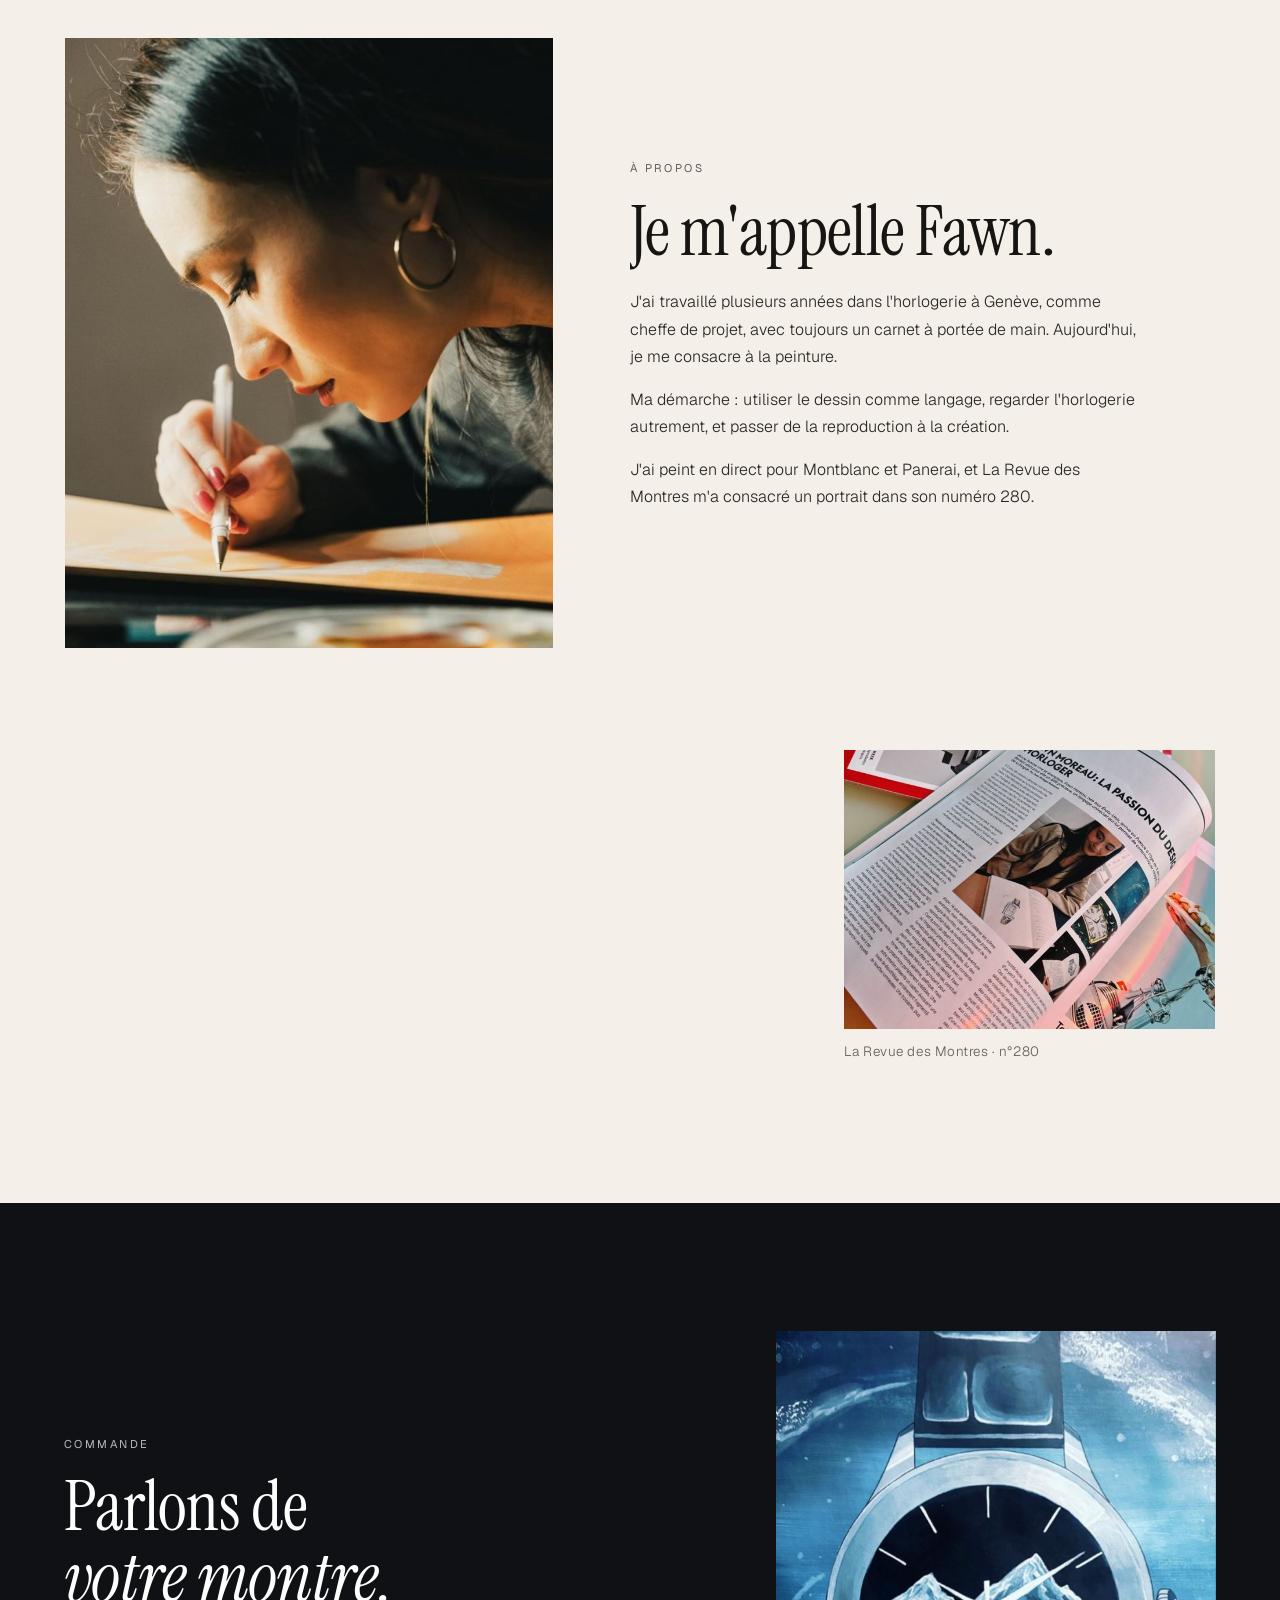
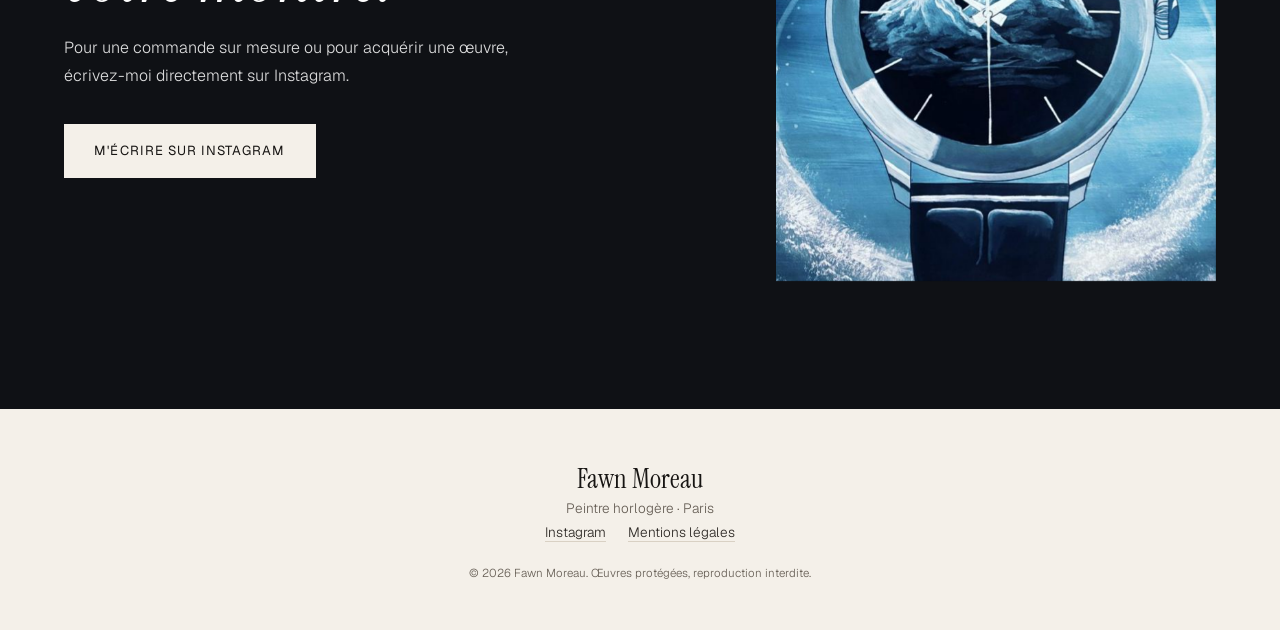
==== commit 07fb69ad: "Animations : horloge vivante, titres en rideau, images dévoilées, bandeau, curseur, visionneuse depu" ====
--- a/index.html
+++ b/index.html
@@ -22,6 +22,7 @@
 <a class="skip" href="#contenu">Aller au contenu</a>
 
 <header class="top" id="top">
+  <span class="progress" id="progress" aria-hidden="true"></span>
   <a href="#" class="logo">Fawn Moreau</a>
   <nav class="menu" id="menu" aria-label="Menu principal">
     <a href="#sur-mesure">Sur mesure</a>
@@ -41,7 +42,7 @@
       <img src="images/atelier-terre.jpg" alt="Fawn Moreau en train de peindre une montre dans son atelier" fetchpriority="high">
     </picture>
     <div class="hero-txt">
-      <p class="kicker">Peintre horlogère · Paris</p>
+      <p class="kicker">Peintre horlogère · Paris <span class="clock" aria-hidden="true"><svg viewBox="0 0 20 20"><circle cx="10" cy="10" r="8.6"/><line class="ch" x1="10" y1="10" x2="10" y2="5.6"/><line class="cm" x1="10" y1="10" x2="10" y2="3.4"/><line class="cs" x1="10" y1="12" x2="10" y2="2.6"/><circle class="cc" cx="10" cy="10" r="1"/></svg><span id="clockTxt"></span></span></p>
       <h1>Votre montre,<br><em>son univers.</em></h1>
       <p class="lead">Chaque montre a son histoire. Je la peins à la main, à l'acrylique ou à l'aquarelle, dans le monde qui lui ressemble.</p>
       <div class="actions">
@@ -105,6 +106,8 @@
     </div>
     <p class="center"><a href="#contact" class="btn">Parler de ma montre</a></p>
   </section>
+
+  <div class="marquee" aria-hidden="true"><div class="track" id="track"></div></div>
 
   <!-- OEUVRES -->
   <section class="block dark" id="oeuvres">
@@ -193,6 +196,9 @@
   </div>
 </div>
 
+<div class="cursor" id="cursor" aria-hidden="true"><span>Voir</span></div>
+
 <script src="app.js"></script>
+<script src="motion.js"></script>
 </body>
 </html>
--- a/style.css
+++ b/style.css
@@ -34,6 +34,7 @@
 
 /* ACCUEIL */
 .hero{position:relative;height:100svh;min-height:560px;color:#fff;overflow:hidden}
+.hero-img{position:absolute;inset:0;display:block}
 .hero-img img{position:absolute;inset:0;width:100%;height:100%;object-fit:cover;object-position:50% 40%}
 .hero::after{content:"";position:absolute;inset:0;background:linear-gradient(90deg,rgba(10,10,12,.78) 0%,rgba(10,10,12,.35) 55%,rgba(10,10,12,.1) 100%),linear-gradient(0deg,rgba(10,10,12,.55),transparent 45%)}
 .hero-txt{position:absolute;z-index:2;left:var(--pad);bottom:clamp(3rem,10vh,7rem);max-width:36rem}
@@ -119,8 +120,12 @@
 /* VISIONNEUSE */
 body.lb-open{overflow:hidden}
 .lightbox[hidden]{display:none}
-.lightbox{position:fixed;inset:0;z-index:60;background:#0b0c0f;display:grid;grid-template-rows:auto 1fr auto;opacity:0;transition:opacity .3s;color:#eee}
-.lightbox.on{opacity:1}
+.lightbox{position:fixed;inset:0;z-index:60;display:grid;grid-template-rows:auto 1fr auto;color:#eee}
+.lightbox::before{content:"";position:fixed;inset:0;z-index:-1;background:#0b0c0f;opacity:0;transition:opacity .4s}
+.lightbox.on::before{opacity:1}
+.lb-bar,.lb-nav,.lb-stage figcaption{opacity:0;transition:opacity .4s .2s}
+.lightbox.on .lb-bar,.lightbox.on .lb-nav,.lightbox.on .lb-stage figcaption{opacity:1}
+.lb-stage img{opacity:1;transition:opacity .25s}
 .lb-bar{display:flex;align-items:center;justify-content:space-between;padding:max(.6rem,env(safe-area-inset-top)) var(--pad) .6rem}
 .lb-count{font-size:.85rem;letter-spacing:.08em;color:#cfc8bd}
 .lb-close{display:inline-flex;align-items:center;gap:.7rem;min-height:48px;padding:0 1.1rem;background:rgba(255,255,255,.1);border:1px solid rgba(255,255,255,.35);border-radius:999px;color:#fff;font:400 .85rem var(--sans);letter-spacing:.06em;cursor:pointer}
@@ -151,10 +156,6 @@
 .dark .tile:focus-visible{outline-color:#fff}
 .lightbox :focus-visible{outline:2px solid #fff;outline-offset:3px}
 
-/* APPARITION */
-.intro,.steps li,.gallery figure,.seasons figure,.about,.moments figure,.formats{opacity:0;transition:opacity 1s ease, transform 1s ease}
-.in{opacity:1!important}
-
 /* ACCUEIL ORDINATEUR : texte à gauche, photo entière à droite */
 @media (min-width:901px){
   .hero{display:grid;grid-template-columns:1fr minmax(0,.82fr);height:auto;min-height:100svh;color:var(--ink);background:var(--paper)}
@@ -163,6 +164,7 @@
   .hero-img img{object-position:50% 30%}
   .hero-txt{grid-column:1;grid-row:1;position:static;align-self:end;padding:0 var(--pad) clamp(3.5rem,10vh,7rem)}
   .hero .kicker{color:var(--muted)}
+  .hero h1{font-size:clamp(3.4rem,5.6vw,6rem)}
   .lead{color:var(--ink-2)}
   .hero .btn{background:var(--ink);color:var(--paper)}
   .hero .btn:hover{background:var(--ink-2)}
@@ -209,5 +211,60 @@
 }
 @media (prefers-reduced-motion:reduce){
   *{transition:none!important;scroll-behavior:auto!important}
-  .intro,.steps li,.gallery figure,.seasons figure,.about,.moments figure,.formats{opacity:1}
-}
+}
+
+/* ============ ANIMATIONS ============ */
+/* Horloge vivante */
+.clock{display:inline-flex;align-items:center;gap:.45rem;margin-left:.5rem;vertical-align:middle;letter-spacing:.12em}
+.clock svg{width:15px;height:15px;overflow:visible}
+.clock circle{fill:none;stroke:currentColor;stroke-width:1.2}
+.clock line{stroke:currentColor;stroke-linecap:round;transform-origin:10px 10px;transition:transform .35s cubic-bezier(.4,2.2,.5,1)}
+.clock .ch{stroke-width:1.8}.clock .cm{stroke-width:1.3}.clock .cs{stroke:#c9a46a;stroke-width:.8}
+.clock .cc{fill:#c9a46a;stroke:none}
+
+/* Barre de progression de lecture */
+.progress{position:absolute;left:0;right:0;bottom:-1px;height:1.5px;background:#c9a46a;transform:scaleX(0);transform-origin:0 50%;pointer-events:none}
+.top{transition:background .4s,color .4s,padding .4s,transform .5s cubic-bezier(.2,.7,.2,1)}
+.top.hide{transform:translateY(-100%)}
+
+/* Bandeau défilant */
+.marquee{background:var(--night);color:#ece7df;overflow:hidden;padding:1.6rem 0;border-bottom:1px solid rgba(255,255,255,.08)}
+.track{display:flex;align-items:center;width:max-content;will-change:transform}
+.track span{font-family:var(--serif);font-size:clamp(2rem,5vw,3.6rem);line-height:1;padding:0 1.6rem;white-space:nowrap}
+.track span.it{font-style:italic;color:#c9c2b7}
+.track .dial{display:inline-block;width:.9rem;height:.9rem;border:1px solid #c9a46a;border-radius:50%;position:relative;flex:none}
+.track .dial::after{content:"";position:absolute;left:50%;top:18%;width:1px;height:32%;background:#c9a46a}
+
+/* Curseur « Voir » */
+.cursor{position:fixed;left:0;top:0;z-index:70;pointer-events:none;width:0;height:0}
+.cursor span{position:absolute;left:-44px;top:-44px;width:88px;height:88px;border-radius:50%;background:var(--paper);color:var(--ink);display:grid;place-items:center;font-size:.72rem;letter-spacing:.2em;text-transform:uppercase;transform:scale(0);transition:transform .45s cubic-bezier(.2,.8,.2,1)}
+.cursor.on span{transform:scale(1)}
+.has-cursor .tile{cursor:none}
+
+/* Titres en rideau */
+.motion .line{display:block;overflow:hidden;padding-bottom:.14em;margin-bottom:-.14em}
+.motion .line>span{display:block;transform:translateY(110%);transition:transform 1.15s cubic-bezier(.2,.75,.15,1);transition-delay:calc(var(--i) * .11s + .05s)}
+.motion .rvh.in .line>span,.motion.ready-hero .hero .line>span,.ready .hero .line>span{transform:none}
+
+/* Fondu montant */
+.motion .rv{opacity:0;transform:translateY(22px);transition:opacity 1s cubic-bezier(.2,.7,.2,1),transform 1s cubic-bezier(.2,.7,.2,1);transition-delay:var(--d,0s)}
+.motion .rv.in{opacity:1;transform:none}
+
+/* Images dévoilées de bas en haut */
+.motion .rvi{clip-path:inset(100% 0 0 0);transition:clip-path 1.3s cubic-bezier(.75,0,.2,1);transition-delay:var(--d,0s)}
+.motion .rvi img{transform:scale(1.18);transition:transform 1.8s cubic-bezier(.2,.7,.2,1);transition-delay:var(--d,0s)}
+.motion .rvi.in{clip-path:inset(0 0 0 0)}
+.motion .rvi.in img{transform:none}
+.motion .rvi.in .tile:hover img,.motion .steps li:hover .rvi.in img{transform:scale(1.04);transition-delay:0s}
+.motion .rvi .tile img{transition:transform 1.8s cubic-bezier(.2,.7,.2,1)}
+
+/* Ouverture de page */
+.motion .hero .kicker,.motion .hero .lead,.motion .hero .actions{opacity:0;transform:translateY(16px);transition:opacity 1.1s cubic-bezier(.2,.7,.2,1),transform 1.1s cubic-bezier(.2,.7,.2,1)}
+.motion .hero .kicker{transition-delay:.15s}.motion .hero .lead{transition-delay:.55s}.motion .hero .actions{transition-delay:.75s}
+.ready .hero .kicker,.ready .hero .lead,.ready .hero .actions{opacity:1;transform:none}
+.motion .hero-img{overflow:hidden}
+.motion .hero-img img{will-change:transform}
+.motion .hero-img{clip-path:inset(0 0 0 0);animation:heroIn 2.2s cubic-bezier(.2,.7,.2,1) both}
+@keyframes heroIn{from{clip-path:inset(0 0 100% 0);filter:brightness(.6)}to{clip-path:inset(0 0 0 0);filter:none}}
+@media (max-width:900px){@keyframes heroIn{from{filter:brightness(.3)}to{filter:none}}}
+.motion .gallery > *{will-change:transform}
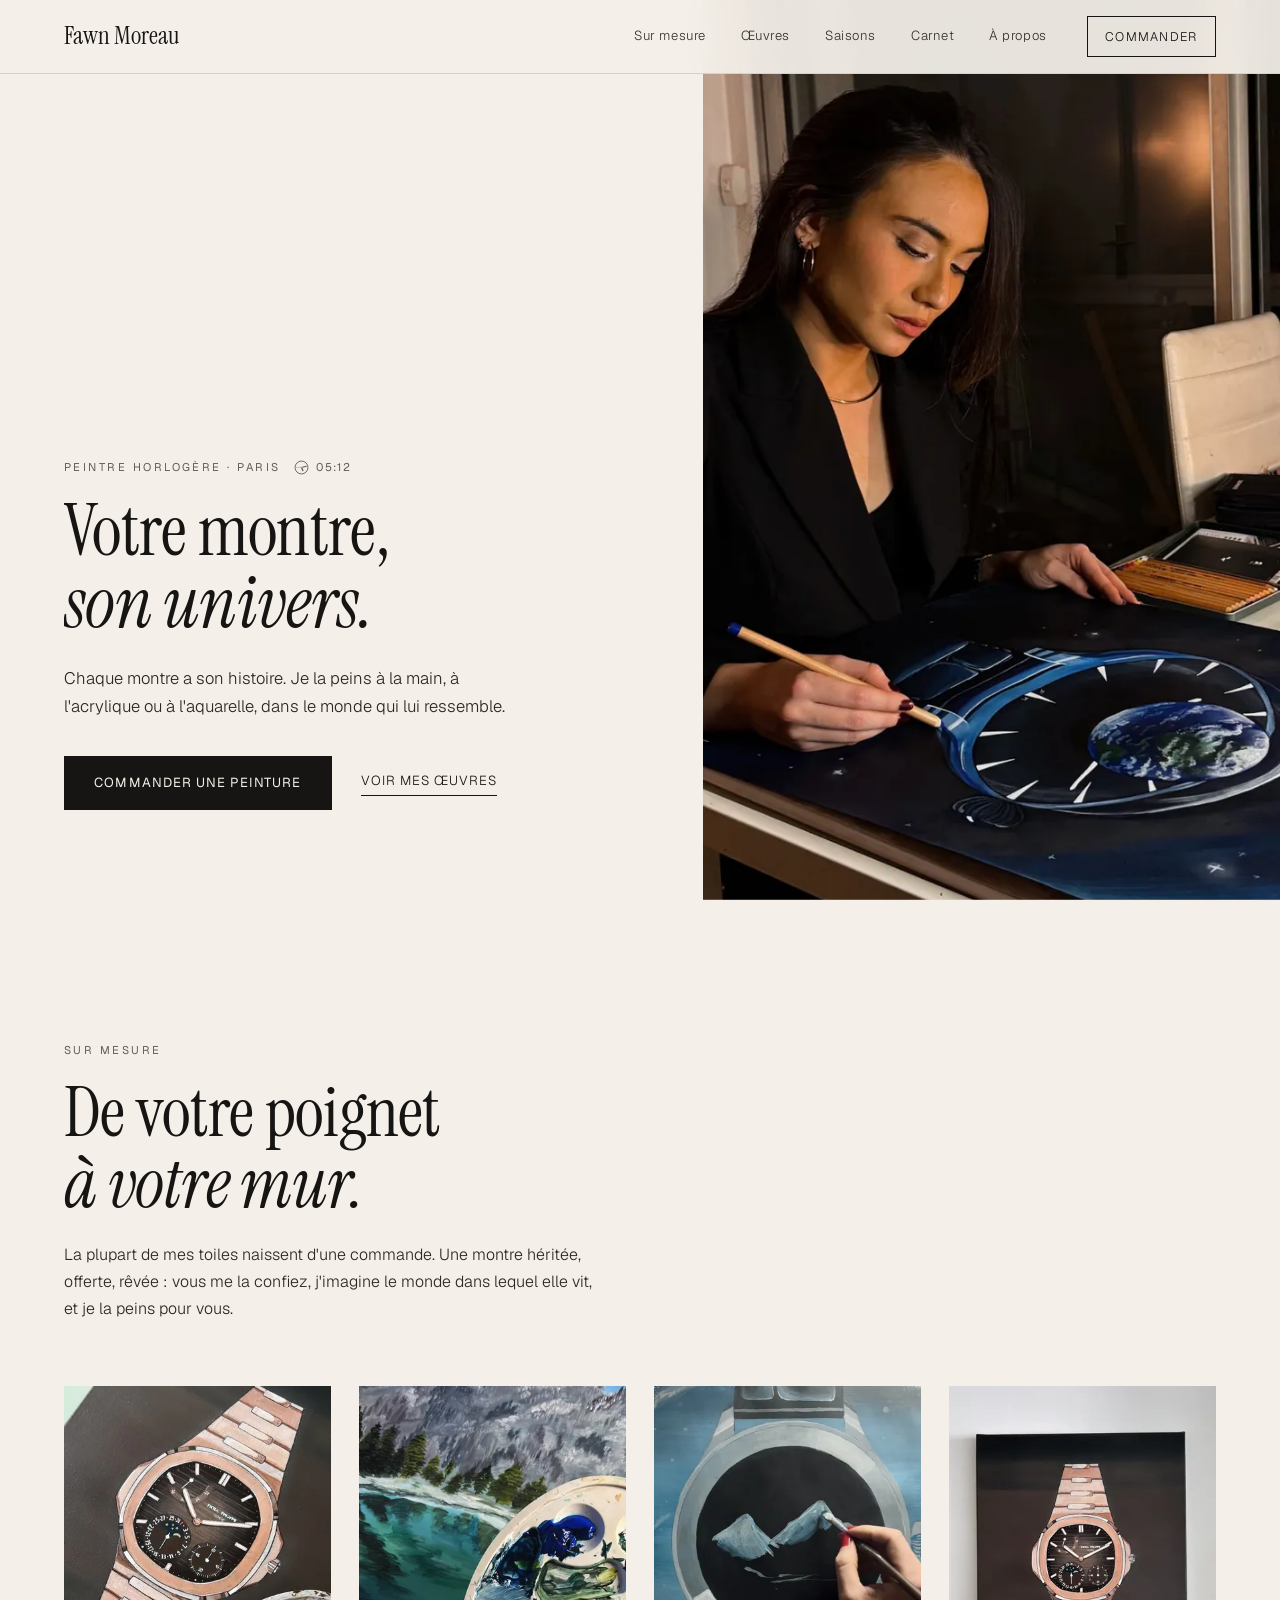
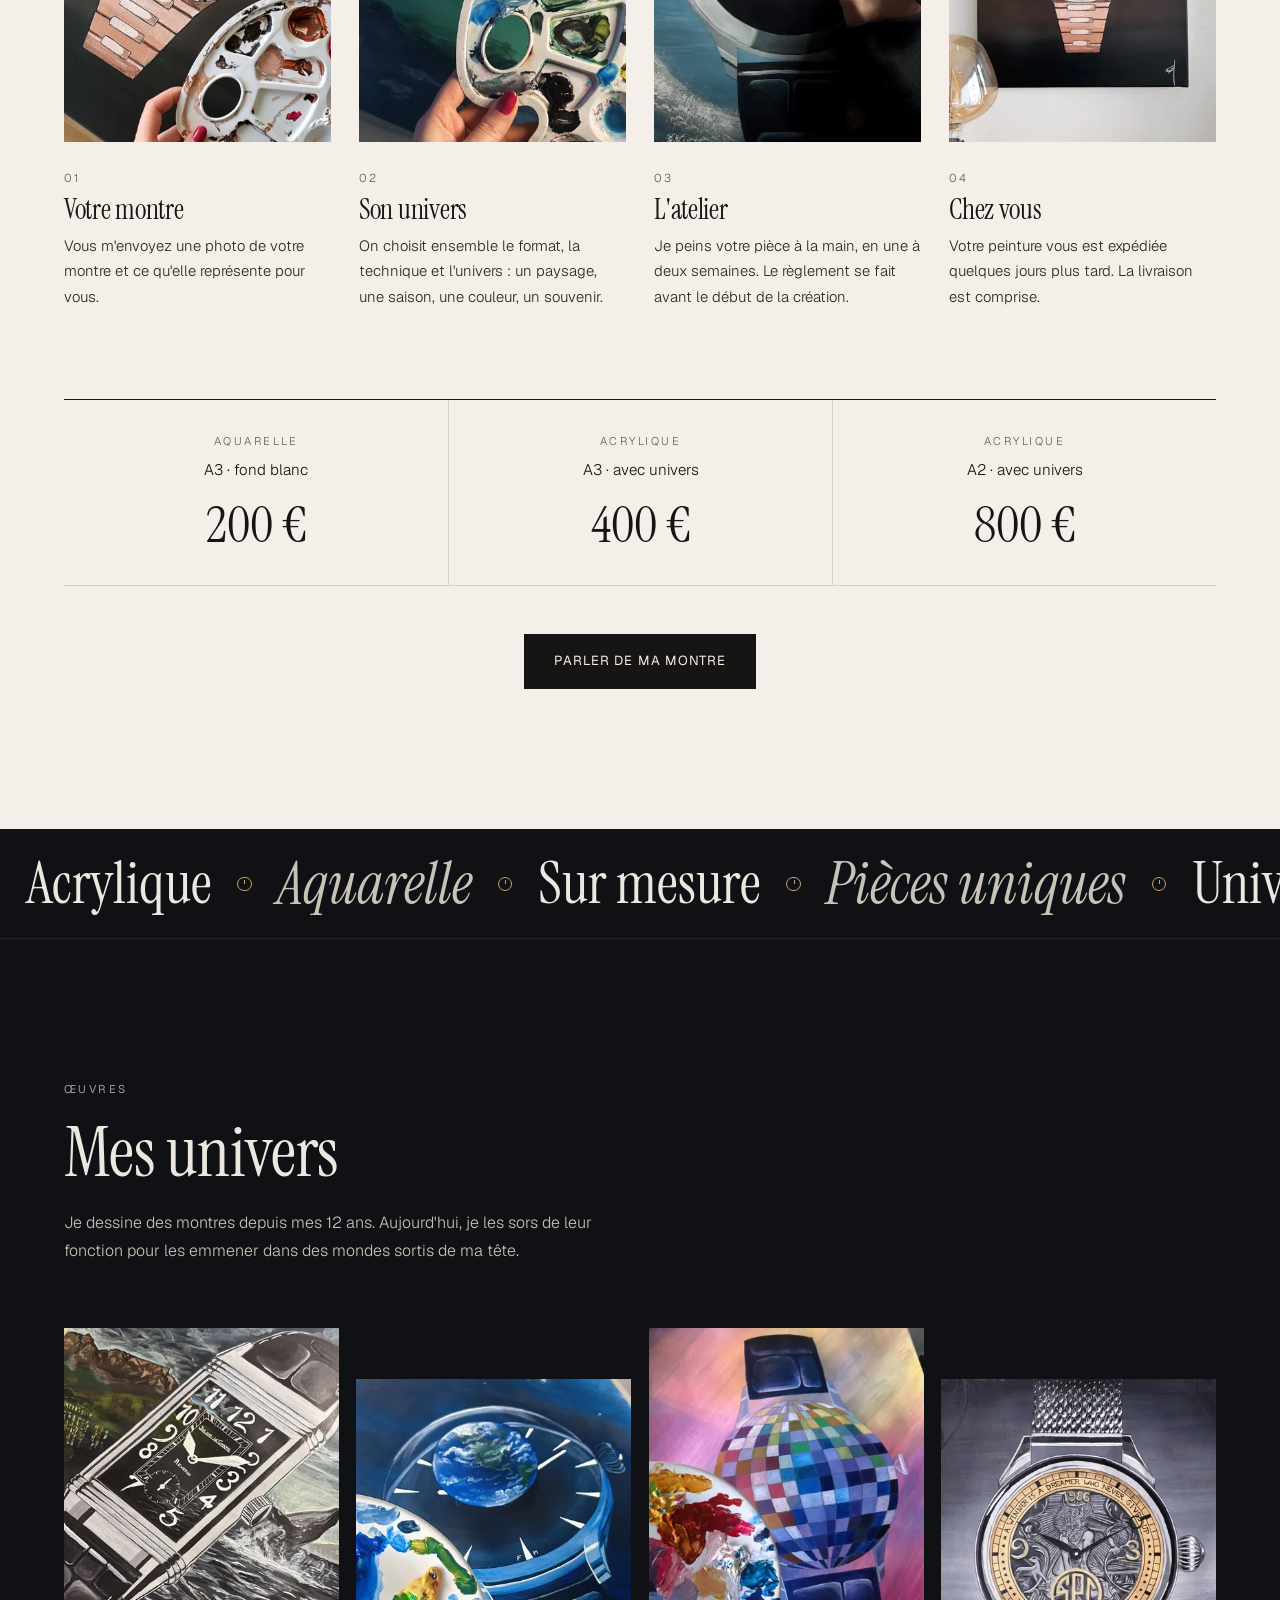
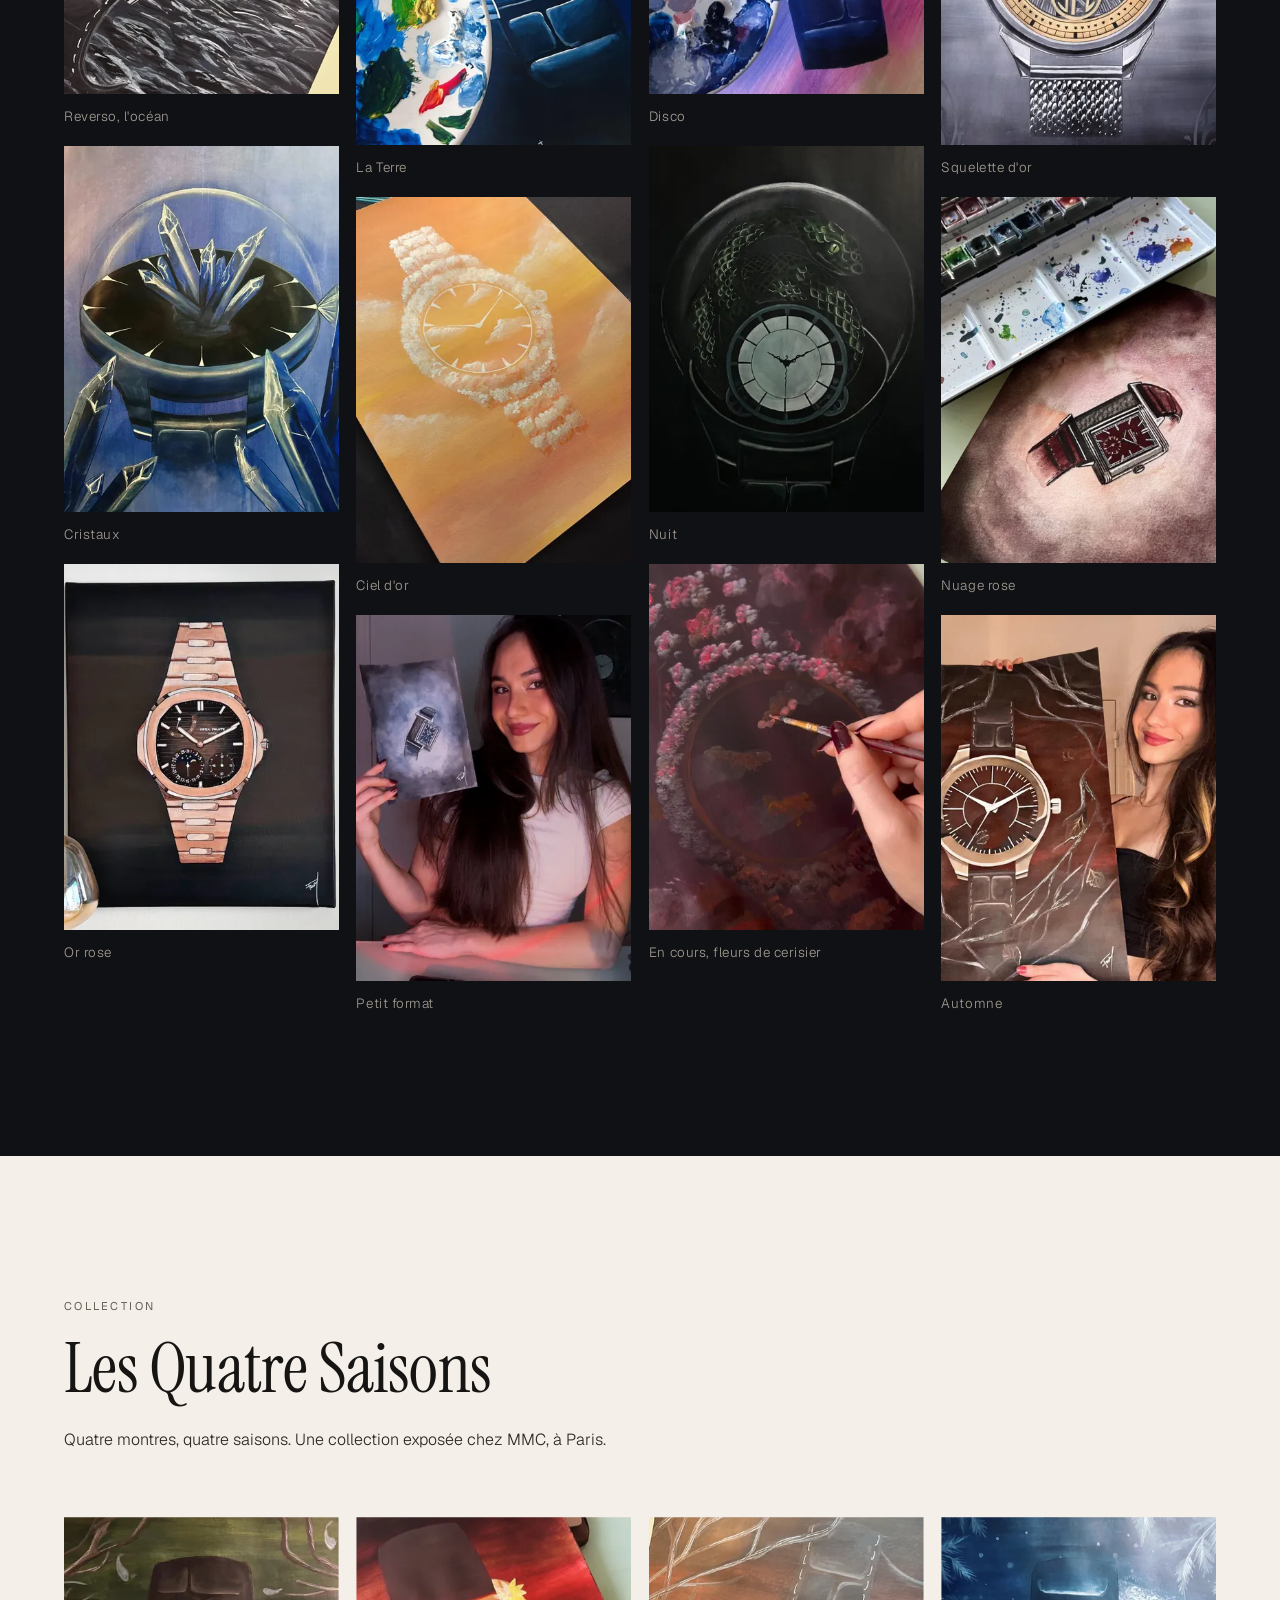
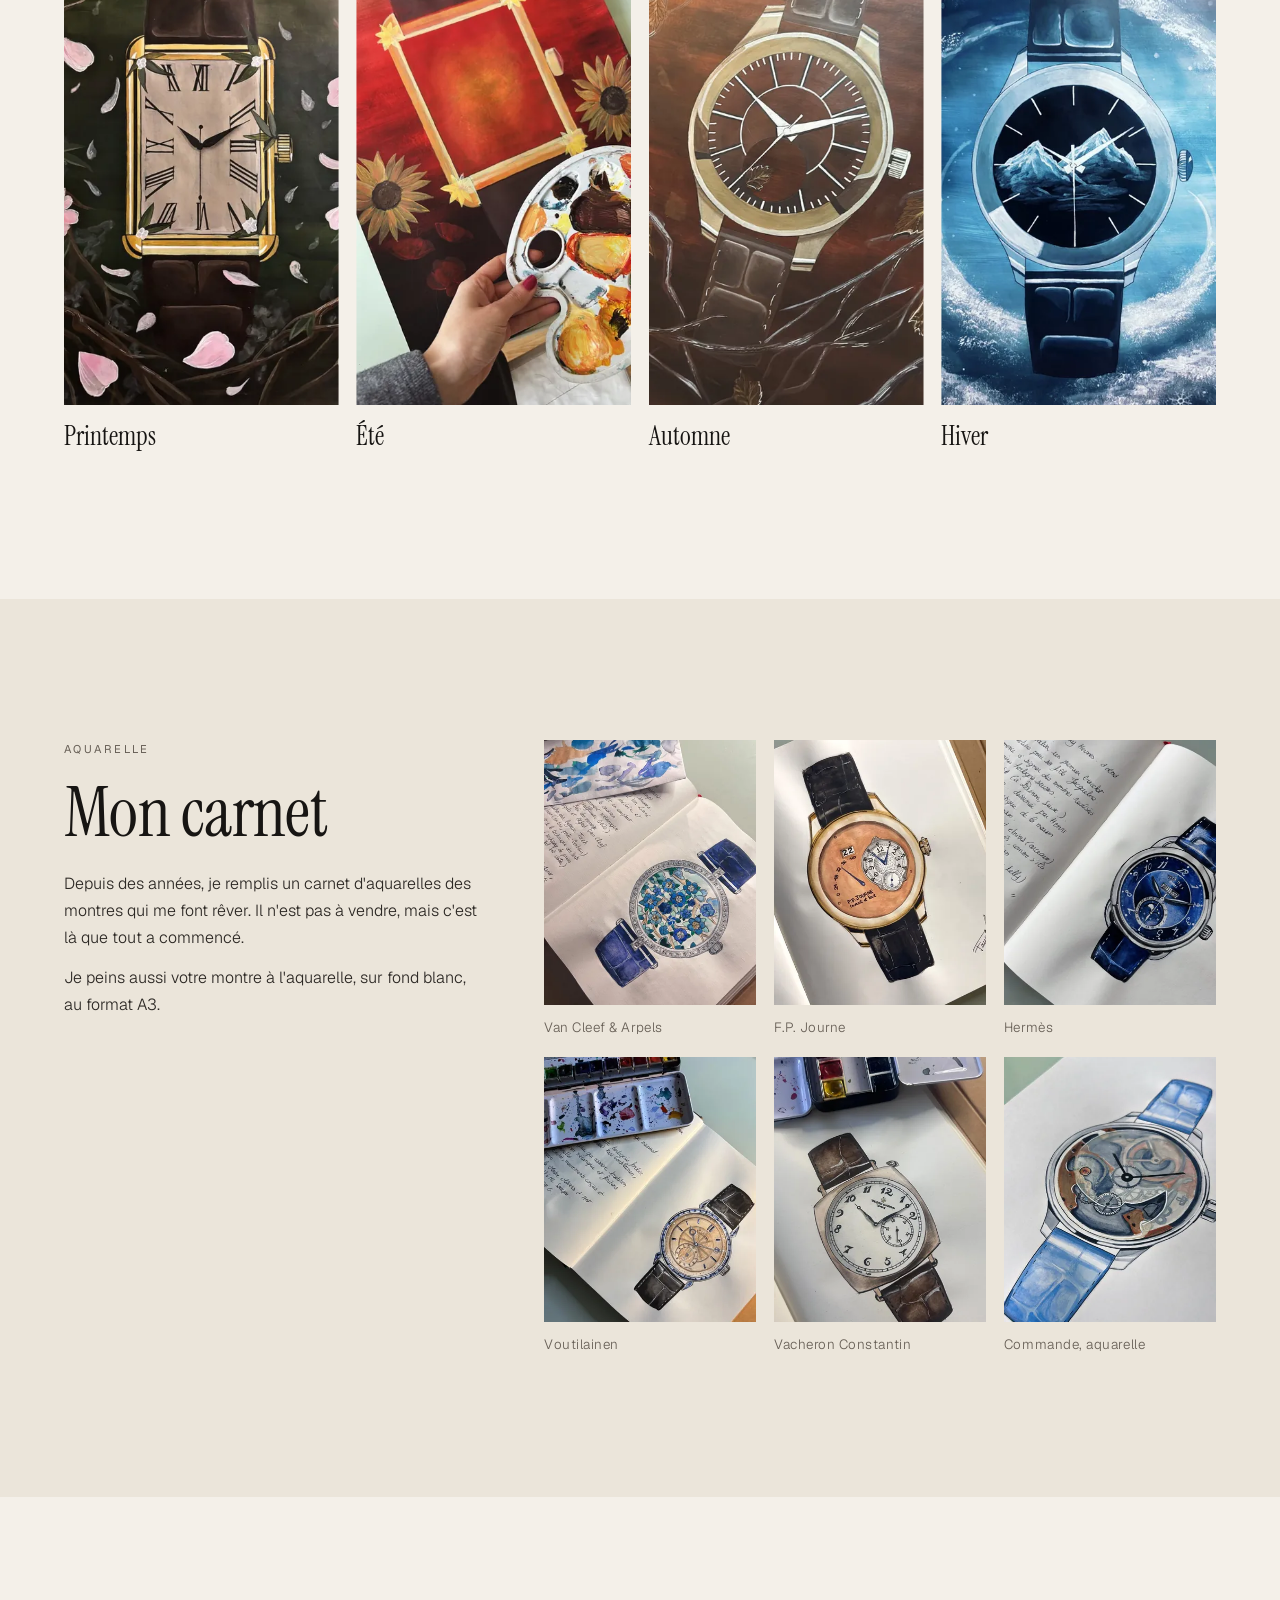
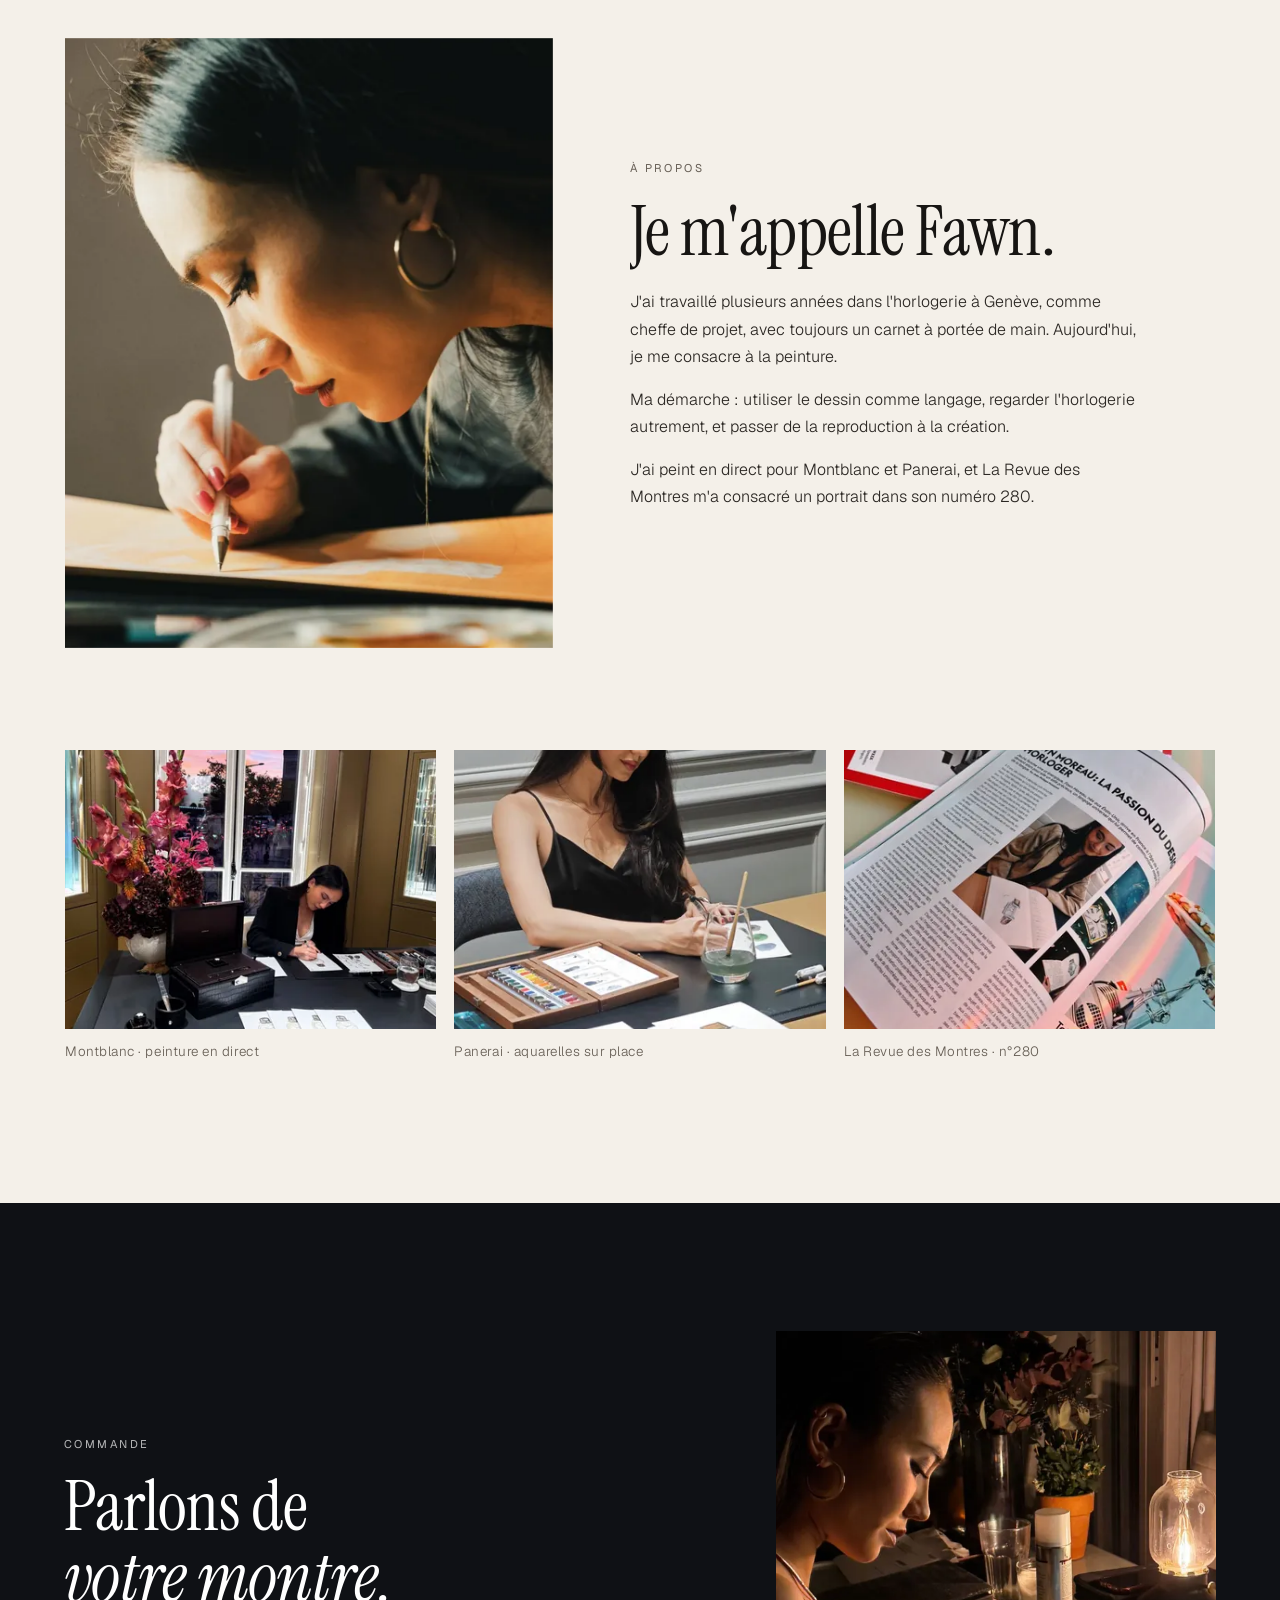
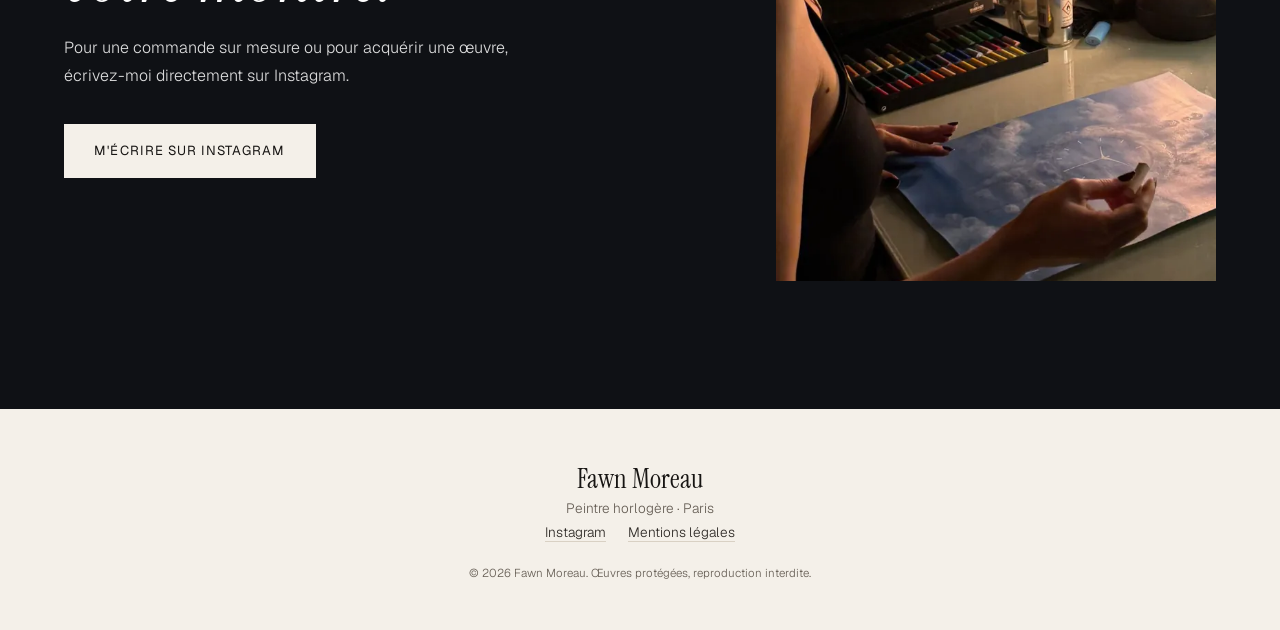
==== commit 27dcace8: "Refonte en profondeur : mouvement sobre, menu téléphone réparé, images WebP, partage et référencemen" ====
--- a/index.html
+++ b/index.html
@@ -5,30 +5,44 @@
 <meta name="viewport" content="width=device-width, initial-scale=1">
 <title>Fawn Moreau · Peintures horlogères sur mesure, Paris</title>
 <meta name="description" content="Je peins votre montre, à la main, dans l'univers qui lui ressemble. Peintures horlogères sur mesure à l'acrylique et à l'aquarelle, à Paris.">
+<meta property="og:type" content="website">
+<meta property="og:locale" content="fr_FR">
+<meta property="og:site_name" content="Fawn Moreau">
 <meta property="og:title" content="Fawn Moreau · Je peins votre montre">
 <meta property="og:description" content="Peintures horlogères sur mesure, à l'acrylique et à l'aquarelle. Paris.">
-<meta property="og:image" content="https://fawnmoreau.fr/images/m/saison-hiver.jpg">
+<meta property="og:image" content="https://fawnmoreau.fr/og.jpg">
+<meta property="og:image:width" content="1200">
+<meta property="og:image:height" content="630">
+<meta property="og:image:alt" content="Trois peintures de montres de Fawn Moreau">
 <meta property="og:url" content="https://fawnmoreau.fr/">
+<meta name="twitter:card" content="summary_large_image">
 <link rel="canonical" href="https://fawnmoreau.fr/">
 <link rel="icon" href="favicon.svg" type="image/svg+xml">
 <link rel="icon" href="favicon-32.png" sizes="32x32" type="image/png">
 <link rel="apple-touch-icon" href="apple-touch-icon.png">
 <meta name="theme-color" content="#0f1115">
 <link rel="preload" href="fonts/instrument-serif-latin-400-normal.woff2" as="font" type="font/woff2" crossorigin>
-<link rel="stylesheet" href="fonts/fonts.css">
+<link rel="preload" href="fonts/instrument-serif-latin-400-italic.woff2" as="font" type="font/woff2" crossorigin>
+<link rel="preload" href="fonts/geist-latin-300-normal.woff2" as="font" type="font/woff2" crossorigin>
+<link rel="preload" as="image" type="image/webp" imagesrcset="images/w/atelier-terre-640.webp 640w, images/w/atelier-terre-1000.webp 1000w" imagesizes="(max-width:900px) 125vw, 45vw" fetchpriority="high">
 <link rel="stylesheet" href="style.css">
+<script type="application/ld+json">
+{"@context":"https://schema.org","@type":"Person","name":"Fawn Moreau","jobTitle":"Peintre horlogère","url":"https://fawnmoreau.fr/","image":"https://fawnmoreau.fr/images/m/portrait-dessin.jpg","address":{"@type":"PostalAddress","addressLocality":"Paris","addressCountry":"FR"},"sameAs":["https://www.instagram.com/fawnmoreau/"]}
+</script>
 </head>
 <body>
 <a class="skip" href="#contenu">Aller au contenu</a>
 
 <header class="top" id="top">
   <span class="progress" id="progress" aria-hidden="true"></span>
-  <a href="#" class="logo">Fawn Moreau</a>
+  <a href="./" class="logo" id="logo">Fawn Moreau</a>
   <nav class="menu" id="menu" aria-label="Menu principal">
     <a href="#sur-mesure">Sur mesure</a>
     <a href="#oeuvres">Œuvres</a>
+    <a href="#saisons">Saisons</a>
     <a href="#carnet">Carnet</a>
     <a href="#apropos">À propos</a>
+    <a href="https://www.instagram.com/fawnmoreau/" target="_blank" rel="noopener" class="menu-ig">Instagram<span class="sr-only"> (s'ouvre dans un nouvel onglet)</span></a>
   </nav>
   <a href="#contact" class="top-cta">Commander</a>
   <button class="burger" id="burger" aria-label="Ouvrir le menu" aria-expanded="false" aria-controls="menu"><span></span><span></span></button>
@@ -38,9 +52,7 @@
 
   <!-- ACCUEIL -->
   <section class="hero">
-    <picture class="hero-img">
-      <img src="images/atelier-terre.jpg" alt="Fawn Moreau en train de peindre une montre dans son atelier" fetchpriority="high">
-    </picture>
+    <picture class="hero-img"><source type="image/webp" srcset="images/w/atelier-terre-400.webp 400w, images/w/atelier-terre-640.webp 640w, images/w/atelier-terre-1000.webp 1000w" sizes="(max-width:900px) 125vw, 45vw"><img src="images/atelier-terre.jpg" alt="Fawn Moreau en train de peindre une montre dans son atelier" fetchpriority="high" decoding="async"></picture>
     <div class="hero-txt">
       <p class="kicker">Peintre horlogère · Paris <span class="clock" aria-hidden="true"><svg viewBox="0 0 20 20"><circle cx="10" cy="10" r="8.6"/><line class="ch" x1="10" y1="10" x2="10" y2="5.6"/><line class="cm" x1="10" y1="10" x2="10" y2="3.4"/><line class="cs" x1="10" y1="12" x2="10" y2="2.6"/><circle class="cc" cx="10" cy="10" r="1"/></svg><span id="clockTxt"></span></span></p>
       <h1>Votre montre,<br><em>son univers.</em></h1>
@@ -62,25 +74,25 @@
 
     <ol class="steps">
       <li>
-        <figure><img src="images/m/process-palette-rose.jpg" alt="Peinture d'une montre en or rose en cours, palette à la main" loading="lazy"></figure>
+        <figure><picture><source type="image/webp" srcset="images/w/process-palette-rose-400.webp 400w, images/w/process-palette-rose-640.webp 640w, images/w/process-palette-rose-1000.webp 1000w" sizes="(max-width:900px) 45vw, 22vw"><img src="images/m/process-palette-rose.jpg" alt="Peinture d'une montre en or rose en cours, palette à la main" loading="lazy" decoding="async"></picture></figure>
         <span class="n">01</span>
         <h3>Votre montre</h3>
         <p>Vous m'envoyez une photo de votre montre et ce qu'elle représente pour vous.</p>
       </li>
       <li>
-        <figure><img src="images/m/process-palette-lac.jpg" alt="Paysage de montagne et de lac peint, palette de couleurs" loading="lazy"></figure>
+        <figure><picture><source type="image/webp" srcset="images/w/process-palette-lac-400.webp 400w, images/w/process-palette-lac-640.webp 640w, images/w/process-palette-lac-1000.webp 1000w" sizes="(max-width:900px) 45vw, 22vw"><img src="images/m/process-palette-lac.jpg" alt="Paysage de montagne et de lac peint, palette de couleurs" loading="lazy" decoding="async"></picture></figure>
         <span class="n">02</span>
         <h3>Son univers</h3>
         <p>On choisit ensemble le format, la technique et l'univers : un paysage, une saison, une couleur, un souvenir.</p>
       </li>
       <li>
-        <figure><img src="images/m/process-hiver.jpg" alt="Main qui peint un cadran-paysage de montagnes" loading="lazy"></figure>
+        <figure><picture><source type="image/webp" srcset="images/w/process-hiver-400.webp 400w, images/w/process-hiver-640.webp 640w, images/w/process-hiver-1000.webp 1000w" sizes="(max-width:900px) 45vw, 22vw"><img src="images/m/process-hiver.jpg" alt="Main qui peint un cadran-paysage de montagnes" loading="lazy" decoding="async"></picture></figure>
         <span class="n">03</span>
         <h3>L'atelier</h3>
         <p>Je peins votre pièce à la main, en une à deux semaines. Le règlement se fait avant le début de la création.</p>
       </li>
       <li>
-        <figure><img src="images/m/oeuvre-encadree.jpg" alt="Peinture terminée d'une montre en or rose" loading="lazy"></figure>
+        <figure><picture><source type="image/webp" srcset="images/w/oeuvre-encadree-400.webp 400w, images/w/oeuvre-encadree-640.webp 640w, images/w/oeuvre-encadree-1000.webp 1000w" sizes="(max-width:900px) 45vw, 22vw"><img src="images/m/oeuvre-encadree.jpg" alt="Peinture terminée d'une montre en or rose" loading="lazy" decoding="async"></picture></figure>
         <span class="n">04</span>
         <h3>Chez vous</h3>
         <p>Votre peinture vous est expédiée quelques jours plus tard. La livraison est comprise.</p>
@@ -145,7 +157,7 @@
   <!-- A PROPOS -->
   <section class="block" id="apropos">
     <div class="about">
-      <figure class="about-img"><img src="images/m/portrait-dessin.jpg" alt="Portrait de Fawn Moreau en train de dessiner" loading="lazy"></figure>
+      <figure class="about-img"><picture><source type="image/webp" srcset="images/w/portrait-dessin-400.webp 400w, images/w/portrait-dessin-640.webp 640w, images/w/portrait-dessin-1000.webp 1000w" sizes="(max-width:900px) 90vw, 500px"><img src="images/m/portrait-dessin.jpg" alt="Portrait de Fawn Moreau en train de dessiner" loading="lazy" decoding="async"></picture></figure>
       <div class="about-txt">
         <p class="kicker">À propos</p>
         <h2>Je m'appelle Fawn.</h2>
@@ -155,15 +167,15 @@
       </div>
     </div>
     <div class="moments">
-      <figure><img src="images/m/event-montblanc.jpg" alt="Soirée Montblanc, peinture en direct" loading="lazy"><figcaption>Montblanc · peinture en direct</figcaption></figure>
-      <figure><img src="images/m/event-panerai.jpg" alt="Soirée Panerai, aquarelles pour les clients" loading="lazy"><figcaption>Panerai · aquarelles sur place</figcaption></figure>
-      <figure><img src="images/m/presse-revue-des-montres.jpg" alt="Article de La Revue des Montres" loading="lazy"><figcaption>La Revue des Montres · n°280</figcaption></figure>
+      <figure><picture><source type="image/webp" srcset="images/w/event-montblanc-400.webp 400w, images/w/event-montblanc-640.webp 640w, images/w/event-montblanc-1000.webp 1000w" sizes="(max-width:900px) 45vw, 360px"><img src="images/m/event-montblanc.jpg" alt="Soirée Montblanc, peinture en direct" loading="lazy" decoding="async"></picture><figcaption>Montblanc · peinture en direct</figcaption></figure>
+      <figure><picture><source type="image/webp" srcset="images/w/event-panerai-400.webp 400w, images/w/event-panerai-640.webp 640w, images/w/event-panerai-1000.webp 1000w" sizes="(max-width:900px) 45vw, 360px"><img src="images/m/event-panerai.jpg" alt="Soirée Panerai, aquarelles pour les clients" loading="lazy" decoding="async"></picture><figcaption>Panerai · aquarelles sur place</figcaption></figure>
+      <figure><picture><source type="image/webp" srcset="images/w/presse-revue-des-montres-400.webp 400w, images/w/presse-revue-des-montres-640.webp 640w, images/w/presse-revue-des-montres-1000.webp 1000w" sizes="(max-width:900px) 90vw, 360px"><img src="images/m/presse-revue-des-montres.jpg" alt="Article de La Revue des Montres" loading="lazy" decoding="async"></picture><figcaption>La Revue des Montres · n°280</figcaption></figure>
     </div>
   </section>
 
   <!-- CONTACT -->
   <section class="contact" id="contact">
-    <img src="images/m/saison-hiver.jpg" alt="" class="contact-bg" loading="lazy">
+    <figure class="contact-img"><picture><source type="image/webp" srcset="images/w/atelier-nuages-400.webp 400w, images/w/atelier-nuages-640.webp 640w, images/w/atelier-nuages-1000.webp 1000w" sizes="(max-width:900px) 90vw, 440px"><img src="images/m/atelier-nuages.jpg" alt="" loading="lazy" decoding="async"></picture></figure>
     <div class="contact-txt">
       <p class="kicker">Commande</p>
       <h2>Parlons de<br><em>votre montre.</em></h2>
--- a/style.css
+++ b/style.css
@@ -1,3 +1,9 @@
+/* Polices (hébergées sur le site, pas de Google Fonts) */
+@font-face{font-family:"Instrument Serif";font-style:normal;font-weight:400;font-display:swap;src:url(fonts/instrument-serif-latin-400-normal.woff2) format("woff2")}
+@font-face{font-family:"Instrument Serif";font-style:italic;font-weight:400;font-display:swap;src:url(fonts/instrument-serif-latin-400-italic.woff2) format("woff2")}
+@font-face{font-family:"Geist";font-style:normal;font-weight:300;font-display:swap;src:url(fonts/geist-latin-300-normal.woff2) format("woff2")}
+@font-face{font-family:"Geist";font-style:normal;font-weight:400;font-display:swap;src:url(fonts/geist-latin-400-normal.woff2) format("woff2")}
+
 :root{
   --paper:#f4f0e9; --paper-2:#ebe5da; --ink:#171513; --ink-2:#2b2723; --muted:#655d54; --line:#d9d1c4;
   --night:#0f1115;
@@ -8,6 +14,7 @@
 html{scroll-behavior:smooth;scroll-padding-top:4.5rem;-webkit-text-size-adjust:100%}
 body{background:var(--paper);color:var(--ink);font-family:var(--sans);font-weight:300;font-size:1rem;line-height:1.7;-webkit-font-smoothing:antialiased}
 img{display:block;max-width:100%}
+picture{display:contents}
 a{color:inherit;text-decoration:none}
 h1,h2,h3{font-family:var(--serif);font-weight:400;line-height:1;letter-spacing:-.01em}
 em{font-style:italic}
@@ -27,6 +34,7 @@
 .logo{font-family:var(--serif);font-size:1.55rem;line-height:1;margin-right:auto}
 .menu{display:flex;gap:2.2rem;font-size:.82rem;letter-spacing:.04em}
 .menu a{opacity:.85}.menu a:hover{opacity:1}
+.menu-ig{display:none}
 .top-cta{font-size:.78rem;letter-spacing:.1em;text-transform:uppercase;border:1px solid currentColor;padding:.55rem 1.1rem}
 .burger{display:none;width:28px;height:18px;position:relative;background:none;border:0;cursor:pointer;color:inherit}
 .burger span{position:absolute;left:0;right:0;height:1px;background:currentColor;transition:.3s}
@@ -55,7 +63,6 @@
 .steps{list-style:none;display:grid;grid-template-columns:repeat(4,1fr);gap:clamp(1rem,2.2vw,2rem)}
 .steps figure{aspect-ratio:3/4;overflow:hidden;margin-bottom:1.3rem;background:var(--paper-2)}
 .steps img{width:100%;height:100%;object-fit:cover;transition:transform 1.2s ease}
-.steps li:hover img{transform:scale(1.04)}
 .n{font-size:.72rem;letter-spacing:.2em;color:var(--muted)}
 .steps h3{font-size:1.75rem;margin:.35rem 0 .6rem}
 .steps p{font-size:.93rem;color:var(--ink-2)}
@@ -75,9 +82,9 @@
 .gallery{display:grid;grid-template-columns:repeat(4,1fr);gap:clamp(.6rem,1.4vw,1.25rem)}
 .tile{display:block;width:100%;padding:0;border:0;background:none;cursor:zoom-in;color:inherit;overflow:hidden}
 .tile img{transition:transform 1.2s ease}
-.tile:hover img{transform:scale(1.035)}
+@media (hover:hover){.tile:hover img{transform:scale(1.035)}.steps li:hover img{transform:scale(1.04)}}
 .gallery figure{overflow:hidden}
-.gallery img{width:100%;aspect-ratio:3/4;object-fit:cover;transition:transform 1.2s ease,opacity .5s}
+.gallery img{width:100%;aspect-ratio:3/4;object-fit:cover}
 figcaption{font-size:.84rem;letter-spacing:.04em;color:var(--muted);padding-top:.7rem}
 .dark figcaption{color:#a39c92}
 .gallery > :nth-child(even){margin-top:clamp(1.5rem,4vw,3.5rem);margin-bottom:calc(-1 * clamp(1.5rem,4vw,3.5rem))}
@@ -105,7 +112,8 @@
 
 /* CONTACT */
 .contact{background:var(--night);color:#fff;display:grid;grid-template-columns:1fr 1fr;align-items:center;gap:clamp(2rem,6vw,6rem);padding:clamp(5rem,10vw,8rem) var(--pad)}
-.contact-bg{width:100%;max-width:440px;aspect-ratio:4/5;object-fit:cover;justify-self:end;order:2}
+.contact-img{width:100%;max-width:440px;aspect-ratio:4/5;overflow:hidden;justify-self:end;order:2}
+.contact-img img{width:100%;height:100%;object-fit:cover;object-position:50% 40%}
 .contact-txt{max-width:30rem;justify-self:start}
 .contact .kicker{color:rgba(255,255,255,.7)}
 .contact p:not(.kicker){color:rgba(255,255,255,.85);margin-bottom:2.2rem}
@@ -176,13 +184,19 @@
 @media (max-width:900px){
   .menu{position:fixed;inset:0;z-index:-1;flex-direction:column;justify-content:center;align-items:center;gap:1.6rem;background:var(--paper);color:var(--ink);font-family:var(--serif);font-size:2.4rem;letter-spacing:0;opacity:0;visibility:hidden;pointer-events:none;transition:opacity .35s,visibility .35s}
   .nav-open .menu{opacity:1;visibility:visible;pointer-events:auto}
-  .nav-open .top{color:var(--ink)}
+  /* le flou et le décalage de l'en-tête enfermaient le menu dans la barre du haut une fois la page défilée */
+  .nav-open .top,.nav-open .top.solid{color:var(--ink);background:transparent;border-color:transparent;backdrop-filter:none;-webkit-backdrop-filter:none;transform:none}
+  body.nav-open{overflow:hidden}
+  .nav-open .progress{opacity:0}
+  .menu-ig{font-family:var(--sans);font-size:.8rem;letter-spacing:.2em;text-transform:uppercase;margin-top:1.4rem;border-bottom:1px solid currentColor}
   .nav-open .burger span:first-child{top:8px;transform:rotate(45deg)}
   .nav-open .burger span:last-child{bottom:9px;transform:rotate(-45deg)}
   .burger{display:block}
+  .menu-ig{display:inline-block}
   .top{gap:1.2rem}
   .top-cta{padding:.45rem .8rem;font-size:.7rem}
   .hero::after{background:linear-gradient(0deg,rgba(10,10,12,.85) 0%,rgba(10,10,12,.4) 50%,rgba(10,10,12,.15) 100%)}
+  .hero{background:var(--night)}
   .hero-img img{object-position:60% 30%}
   .hero-txt{right:var(--pad);bottom:2.5rem}
   .steps{grid-template-columns:repeat(2,1fr);row-gap:2.6rem}
@@ -202,7 +216,7 @@
   .strip > *{flex:0 0 68%;scroll-snap-align:start}
   .about{grid-template-columns:1fr}
   .contact{grid-template-columns:1fr;text-align:left}
-  .contact-bg{justify-self:stretch;max-width:none;order:0}
+  .contact-img{justify-self:stretch;max-width:none;order:0;aspect-ratio:4/3}
   .moments{grid-template-columns:1fr 1fr}
   .moments figure:last-child{grid-column:1/-1}
 }
@@ -229,7 +243,9 @@
 
 /* Bandeau défilant */
 .marquee{background:var(--night);color:#ece7df;overflow:hidden;padding:1.6rem 0;border-bottom:1px solid rgba(255,255,255,.08)}
-.track{display:flex;align-items:center;width:max-content;will-change:transform}
+.track{display:flex;align-items:center;width:max-content;animation:marquee 60s linear infinite}
+@keyframes marquee{to{transform:translate3d(-25%,0,0)}}
+@media (prefers-reduced-motion:reduce){.track{animation:none}}
 .track span{font-family:var(--serif);font-size:clamp(2rem,5vw,3.6rem);line-height:1;padding:0 1.6rem;white-space:nowrap}
 .track span.it{font-style:italic;color:#c9c2b7}
 .track .dial{display:inline-block;width:.9rem;height:.9rem;border:1px solid #c9a46a;border-radius:50%;position:relative;flex:none}
@@ -241,30 +257,53 @@
 .cursor.on span{transform:scale(1)}
 .has-cursor .tile{cursor:none}
 
-/* Titres en rideau */
+/* ===== Révélations (voir motion.js pour les règles) ===== */
+/* Vignettes chargées tard : simple fondu à l'arrivée (placé avant le reste, qui a priorité) */
+.motion img.loading{opacity:0}
+.motion .tile img,.motion .steps img,.motion .moments img{transition:opacity .5s ease,transform 1.2s ease}
+
 .motion .line{display:block;overflow:hidden;padding-bottom:.14em;margin-bottom:-.14em}
-.motion .line>span{display:block;transform:translateY(110%);transition:transform 1.15s cubic-bezier(.2,.75,.15,1);transition-delay:calc(var(--i) * .11s + .05s)}
-.motion .rvh.in .line>span,.motion.ready-hero .hero .line>span,.ready .hero .line>span{transform:none}
-
-/* Fondu montant */
-.motion .rv{opacity:0;transform:translateY(22px);transition:opacity 1s cubic-bezier(.2,.7,.2,1),transform 1s cubic-bezier(.2,.7,.2,1);transition-delay:var(--d,0s)}
-.motion .rv.in{opacity:1;transform:none}
-
-/* Images dévoilées de bas en haut */
-.motion .rvi{clip-path:inset(100% 0 0 0);transition:clip-path 1.3s cubic-bezier(.75,0,.2,1);transition-delay:var(--d,0s)}
-.motion .rvi img{transform:scale(1.18);transition:transform 1.8s cubic-bezier(.2,.7,.2,1);transition-delay:var(--d,0s)}
-.motion .rvi.in{clip-path:inset(0 0 0 0)}
-.motion .rvi.in img{transform:none}
-.motion .rvi.in .tile:hover img,.motion .steps li:hover .rvi.in img{transform:scale(1.04);transition-delay:0s}
-.motion .rvi .tile img{transition:transform 1.8s cubic-bezier(.2,.7,.2,1)}
+.motion .line>span{display:block;transform:translateY(105%);transition:transform 1.1s cubic-bezier(.2,.75,.15,1);transition-delay:calc(var(--i) * .1s)}
+
+/* Bloc de texte : le titre monte, le reste suit d'un seul fondu */
+.motion .rv-text>:not(h2){opacity:0;transform:translateY(14px);transition:opacity .9s ease,transform .9s cubic-bezier(.2,.7,.2,1);transition-delay:.25s}
+.motion .rv-text>.kicker{transition-delay:0s}
+.motion .rv-text.in>:not(h2){opacity:1;transform:none}
+.motion .rv-text.in .line>span{transform:none}
+
+/* Étapes : chaque carte monte d'un bloc, dans l'ordre de lecture */
+.motion .rv-rise{opacity:0;transform:translateY(28px);transition:opacity 1s ease,transform 1s cubic-bezier(.2,.7,.2,1);transition-delay:var(--d,0s)}
+.motion .rv-rise.in{opacity:1;transform:none}
+
+/* Tarifs : le trait se trace, puis les prix */
+.motion .rv-draw{position:relative;border-top-color:transparent}
+.motion .rv-draw::before{content:"";position:absolute;left:0;right:0;top:-1px;height:1px;background:var(--ink);transform:scaleX(0);transform-origin:0 50%;transition:transform 1.2s cubic-bezier(.7,0,.2,1)}
+.motion .rv-draw .format{opacity:0;transition:opacity .8s ease}
+.motion .rv-draw .format:nth-child(1){transition-delay:.5s}.motion .rv-draw .format:nth-child(2){transition-delay:.62s}.motion .rv-draw .format:nth-child(3){transition-delay:.74s}
+.motion .rv-draw.in::before{transform:none}
+.motion .rv-draw.in .format{opacity:1}
+
+/* Saisons : chaque tableau se découvre de gauche à droite, une saison après l'autre */
+.motion .rv-wipe img{clip-path:inset(0 100% 0 0);transition:clip-path 1.4s cubic-bezier(.7,0,.2,1) var(--d,0s),transform 1.2s ease,opacity .5s ease}
+.motion .rv-wipe figcaption{opacity:0;transition:opacity .8s ease;transition-delay:calc(var(--d,0s) + .7s)}
+.motion .rv-wipe.in img{clip-path:inset(0 0 0 0)}
+.motion .rv-wipe.in figcaption{opacity:1}
+
+/* Portrait de Fawn : un rideau qui se lève */
+.motion .rv-curtain img{clip-path:inset(100% 0 0 0);transform:scale(1.1);transition:clip-path 1.3s cubic-bezier(.75,0,.2,1),transform 1.8s cubic-bezier(.2,.7,.2,1)}
+.motion .rv-curtain.in img{clip-path:inset(0 0 0 0);transform:none}
+
+/* Atelier, en bas : la photo se pose lentement */
+.motion .rv-settle img{transform:scale(1.12);opacity:.4;transition:transform 2.6s cubic-bezier(.2,.7,.2,1),opacity 1.4s ease}
+.motion .rv-settle.in img{transform:none;opacity:1}
 
 /* Ouverture de page */
-.motion .hero .kicker,.motion .hero .lead,.motion .hero .actions{opacity:0;transform:translateY(16px);transition:opacity 1.1s cubic-bezier(.2,.7,.2,1),transform 1.1s cubic-bezier(.2,.7,.2,1)}
-.motion .hero .kicker{transition-delay:.15s}.motion .hero .lead{transition-delay:.55s}.motion .hero .actions{transition-delay:.75s}
+.motion .hero .kicker,.motion .hero .lead,.motion .hero .actions{opacity:0;transform:translateY(14px);transition:opacity 1s cubic-bezier(.2,.7,.2,1),transform 1s cubic-bezier(.2,.7,.2,1)}
+.motion .hero .lead{transition-delay:.25s}.motion .hero .actions{transition-delay:.4s}
 .ready .hero .kicker,.ready .hero .lead,.ready .hero .actions{opacity:1;transform:none}
-.motion .hero-img{overflow:hidden}
+.ready .hero .line>span{transform:none}
 .motion .hero-img img{will-change:transform}
-.motion .hero-img{clip-path:inset(0 0 0 0);animation:heroIn 2.2s cubic-bezier(.2,.7,.2,1) both}
-@keyframes heroIn{from{clip-path:inset(0 0 100% 0);filter:brightness(.6)}to{clip-path:inset(0 0 0 0);filter:none}}
-@media (max-width:900px){@keyframes heroIn{from{filter:brightness(.3)}to{filter:none}}}
-.motion .gallery > *{will-change:transform}
+.motion .hero-img{animation:heroIn 1.6s cubic-bezier(.2,.7,.2,1) both}
+@keyframes heroIn{from{clip-path:inset(0 0 100% 0)}to{clip-path:inset(0 0 0 0)}}
+@media (max-width:900px){.motion .hero-img{animation-name:heroInPhone}}
+@keyframes heroInPhone{from{opacity:.25}to{opacity:1}}
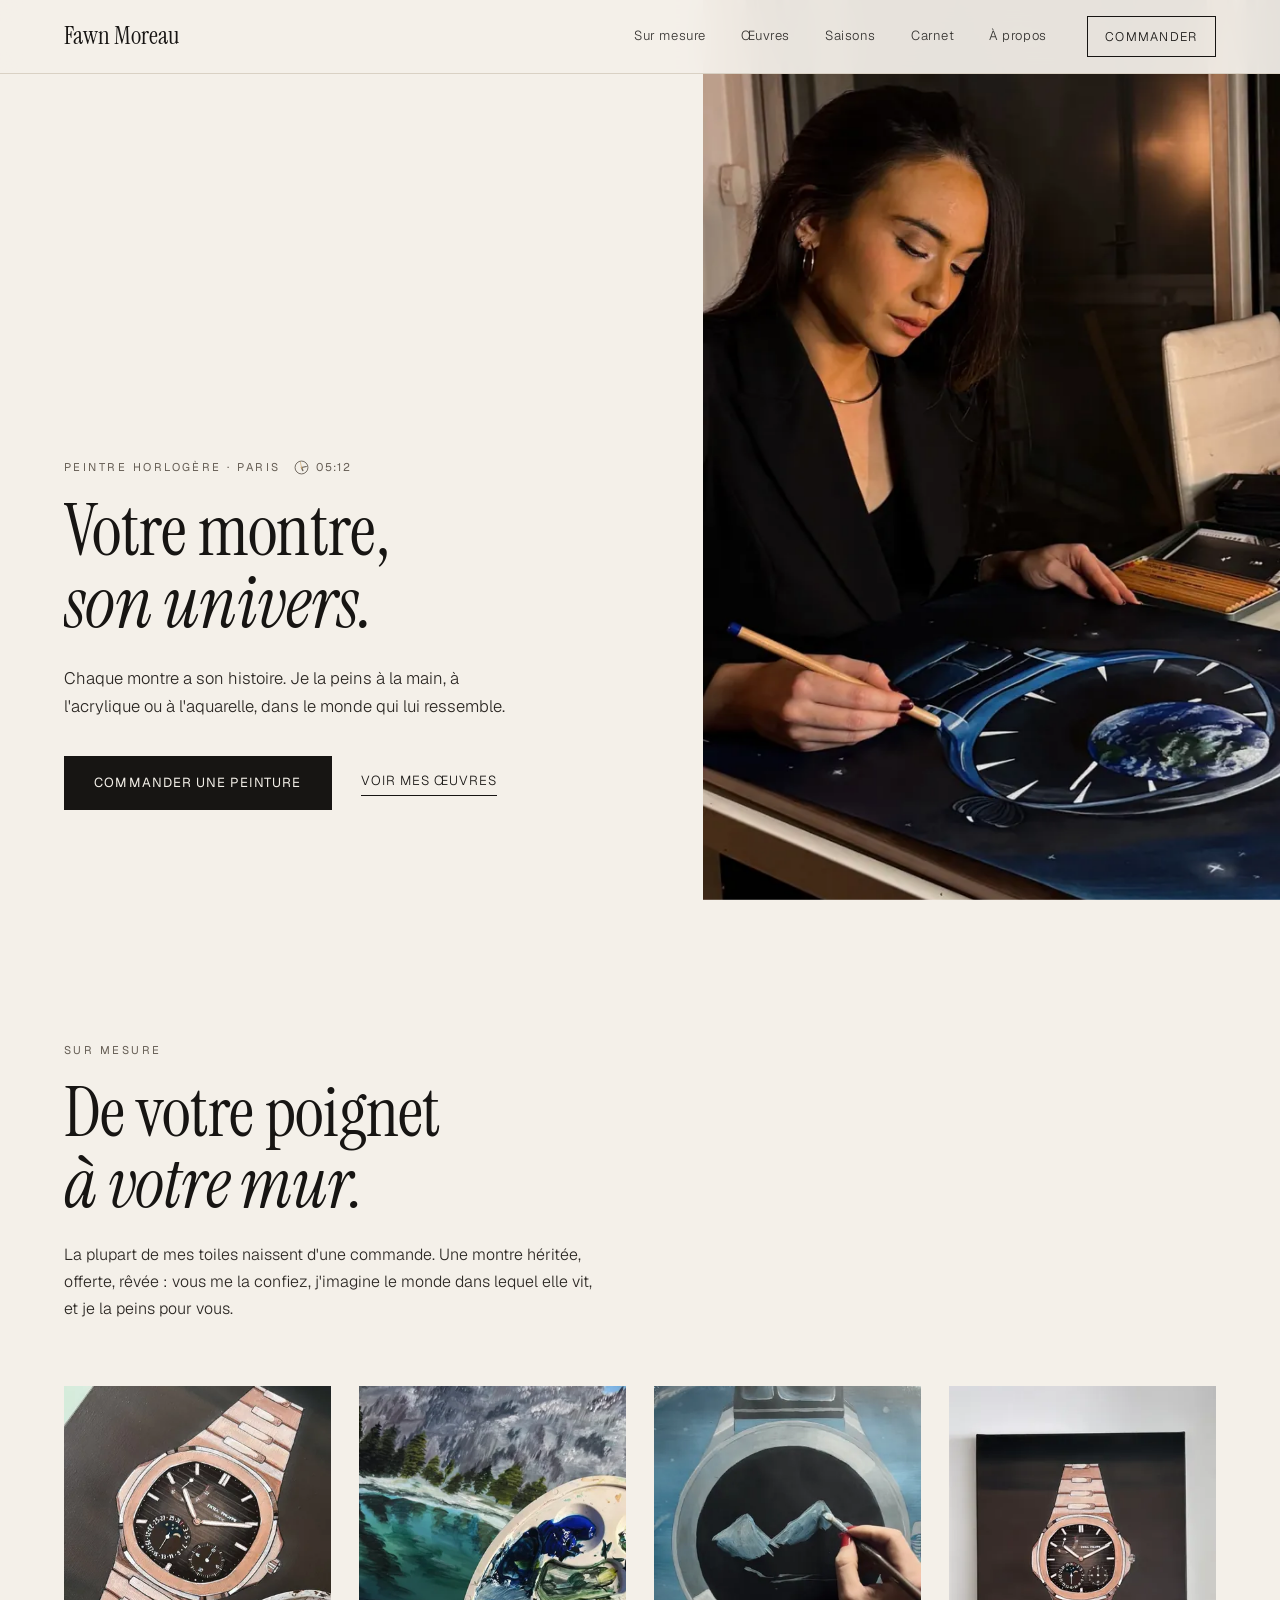
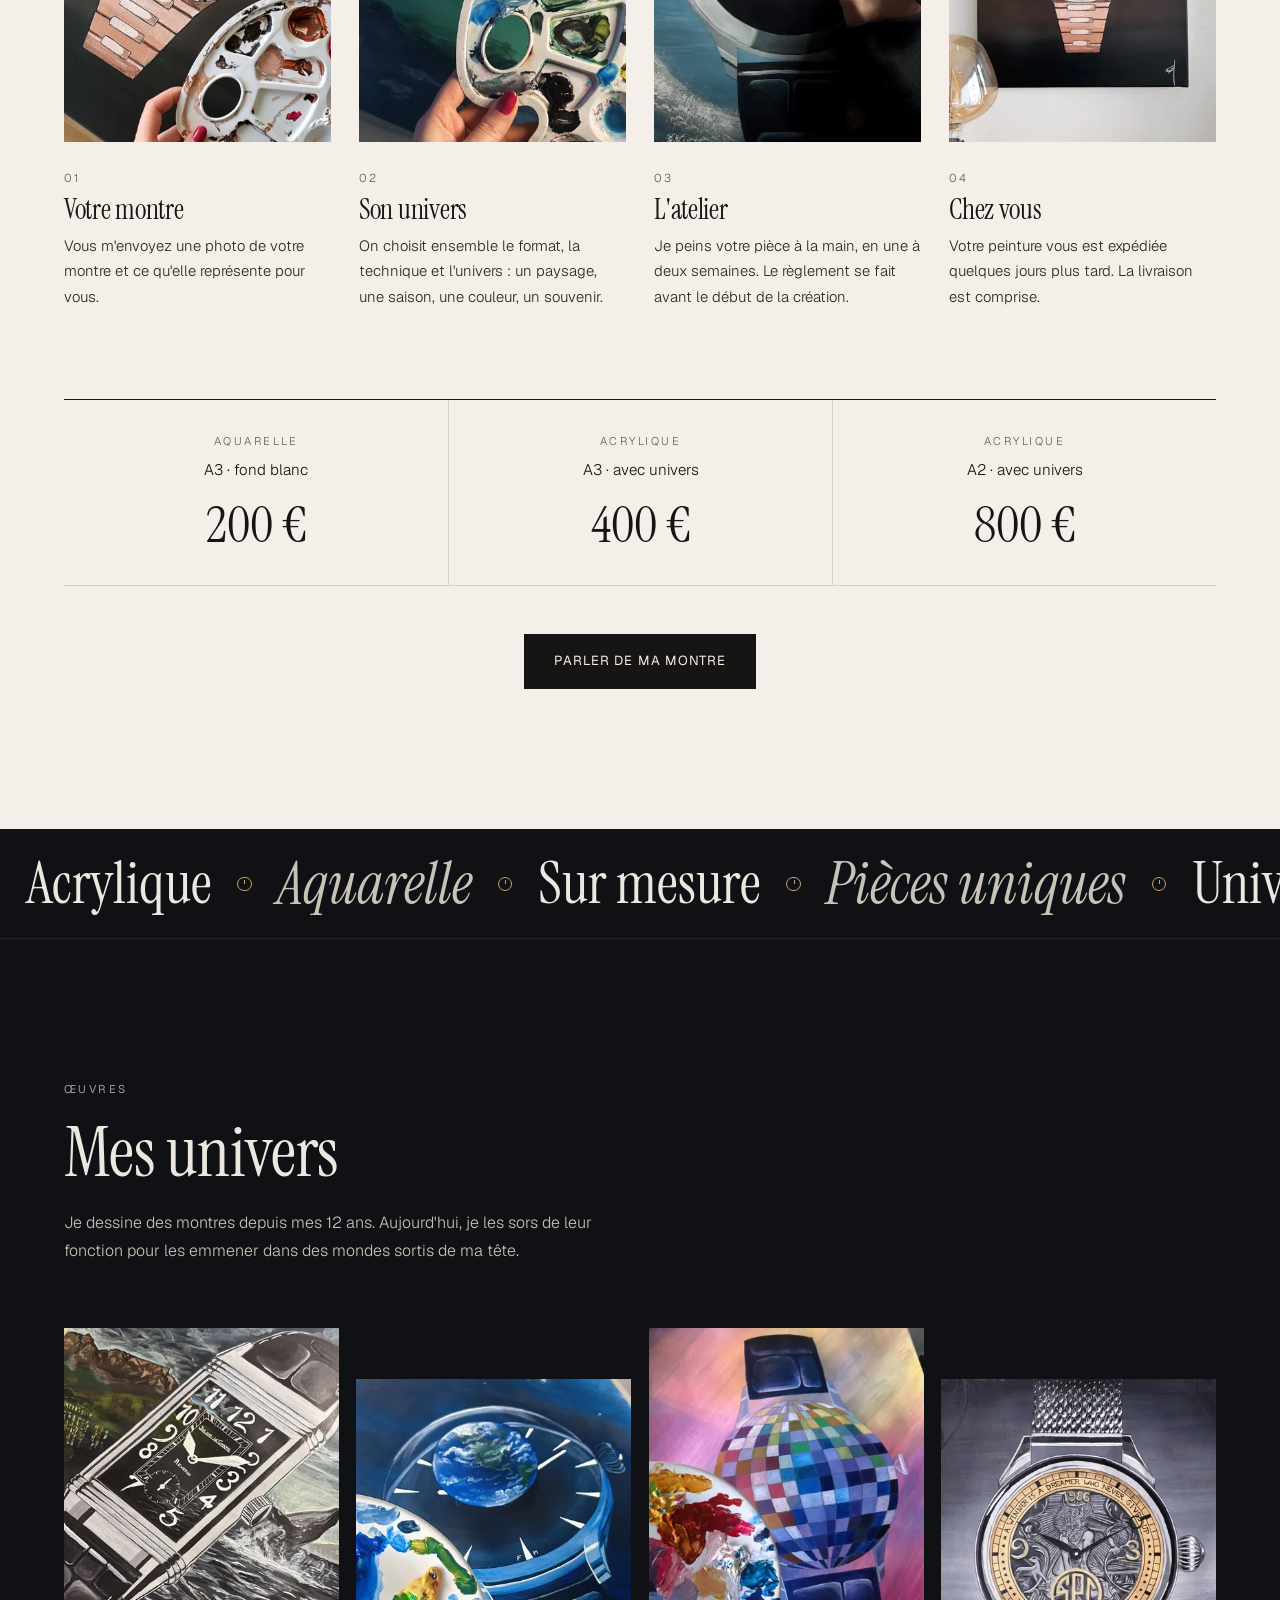
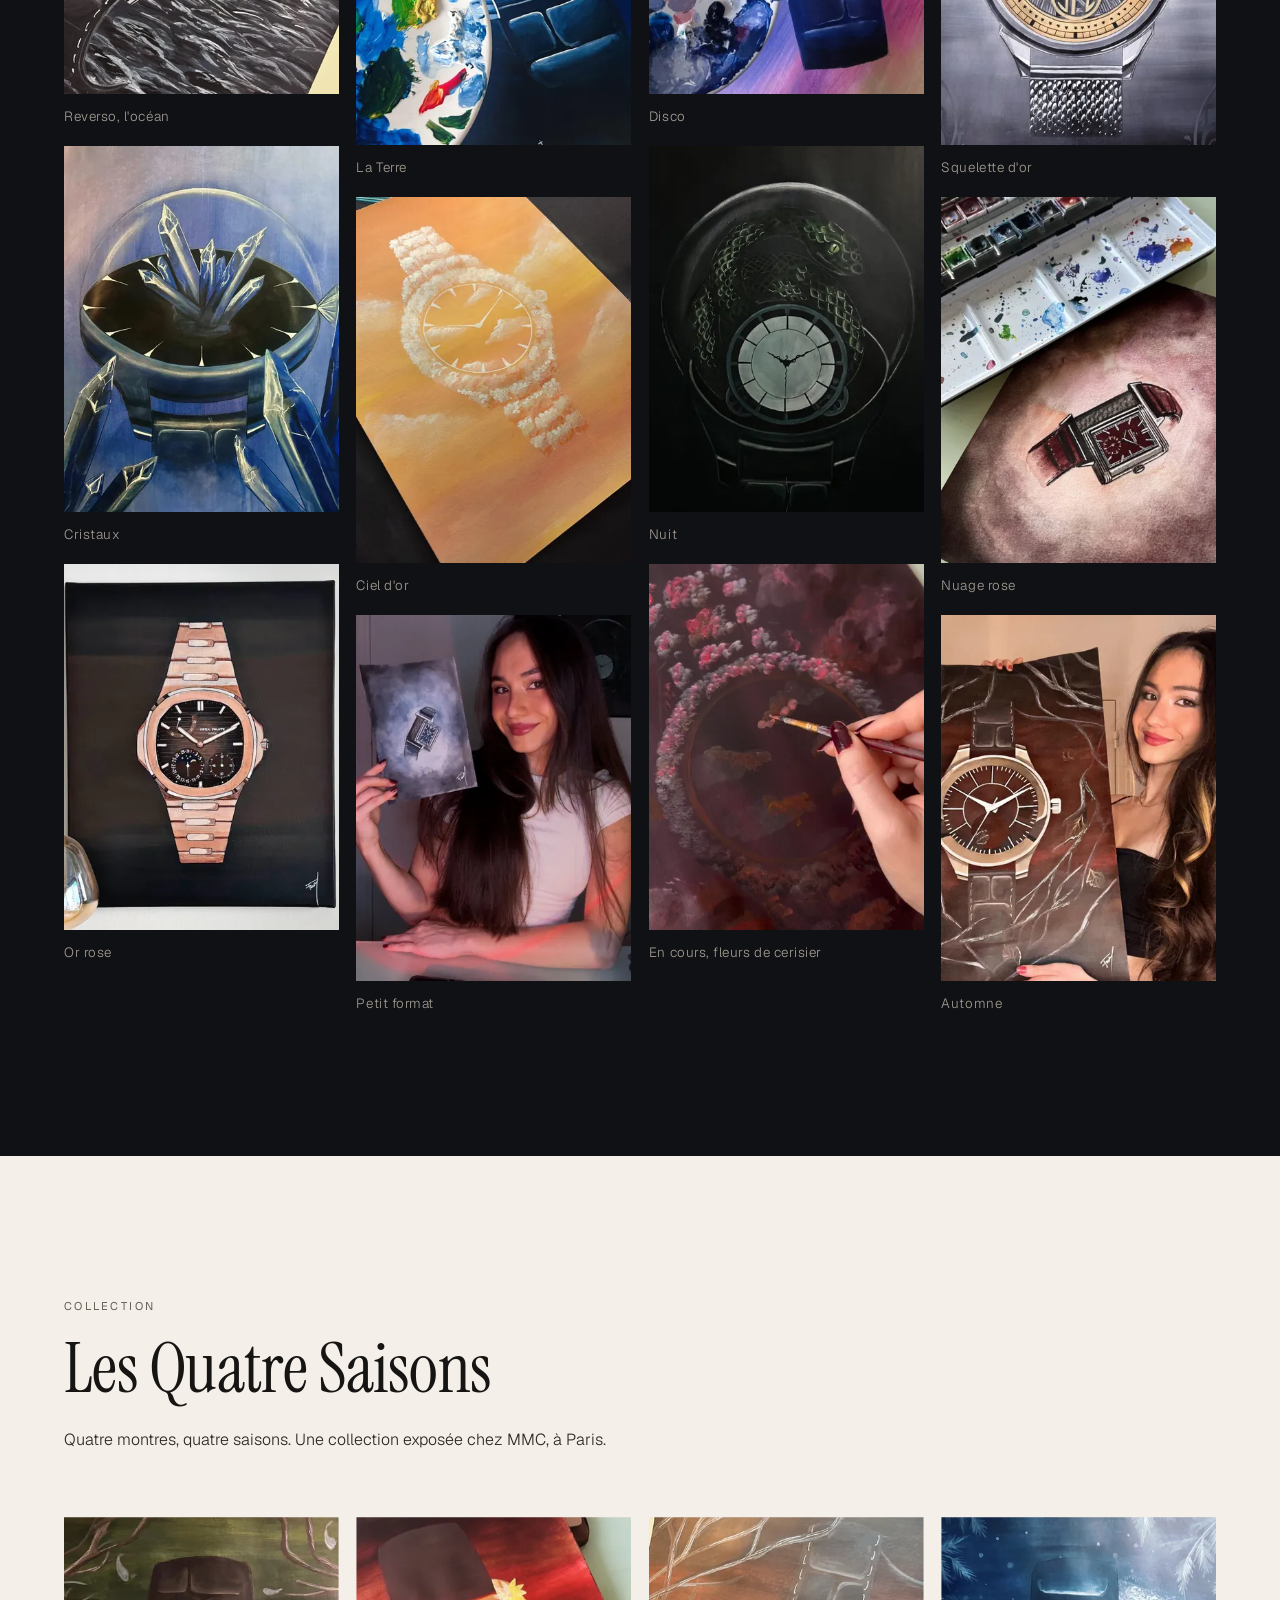
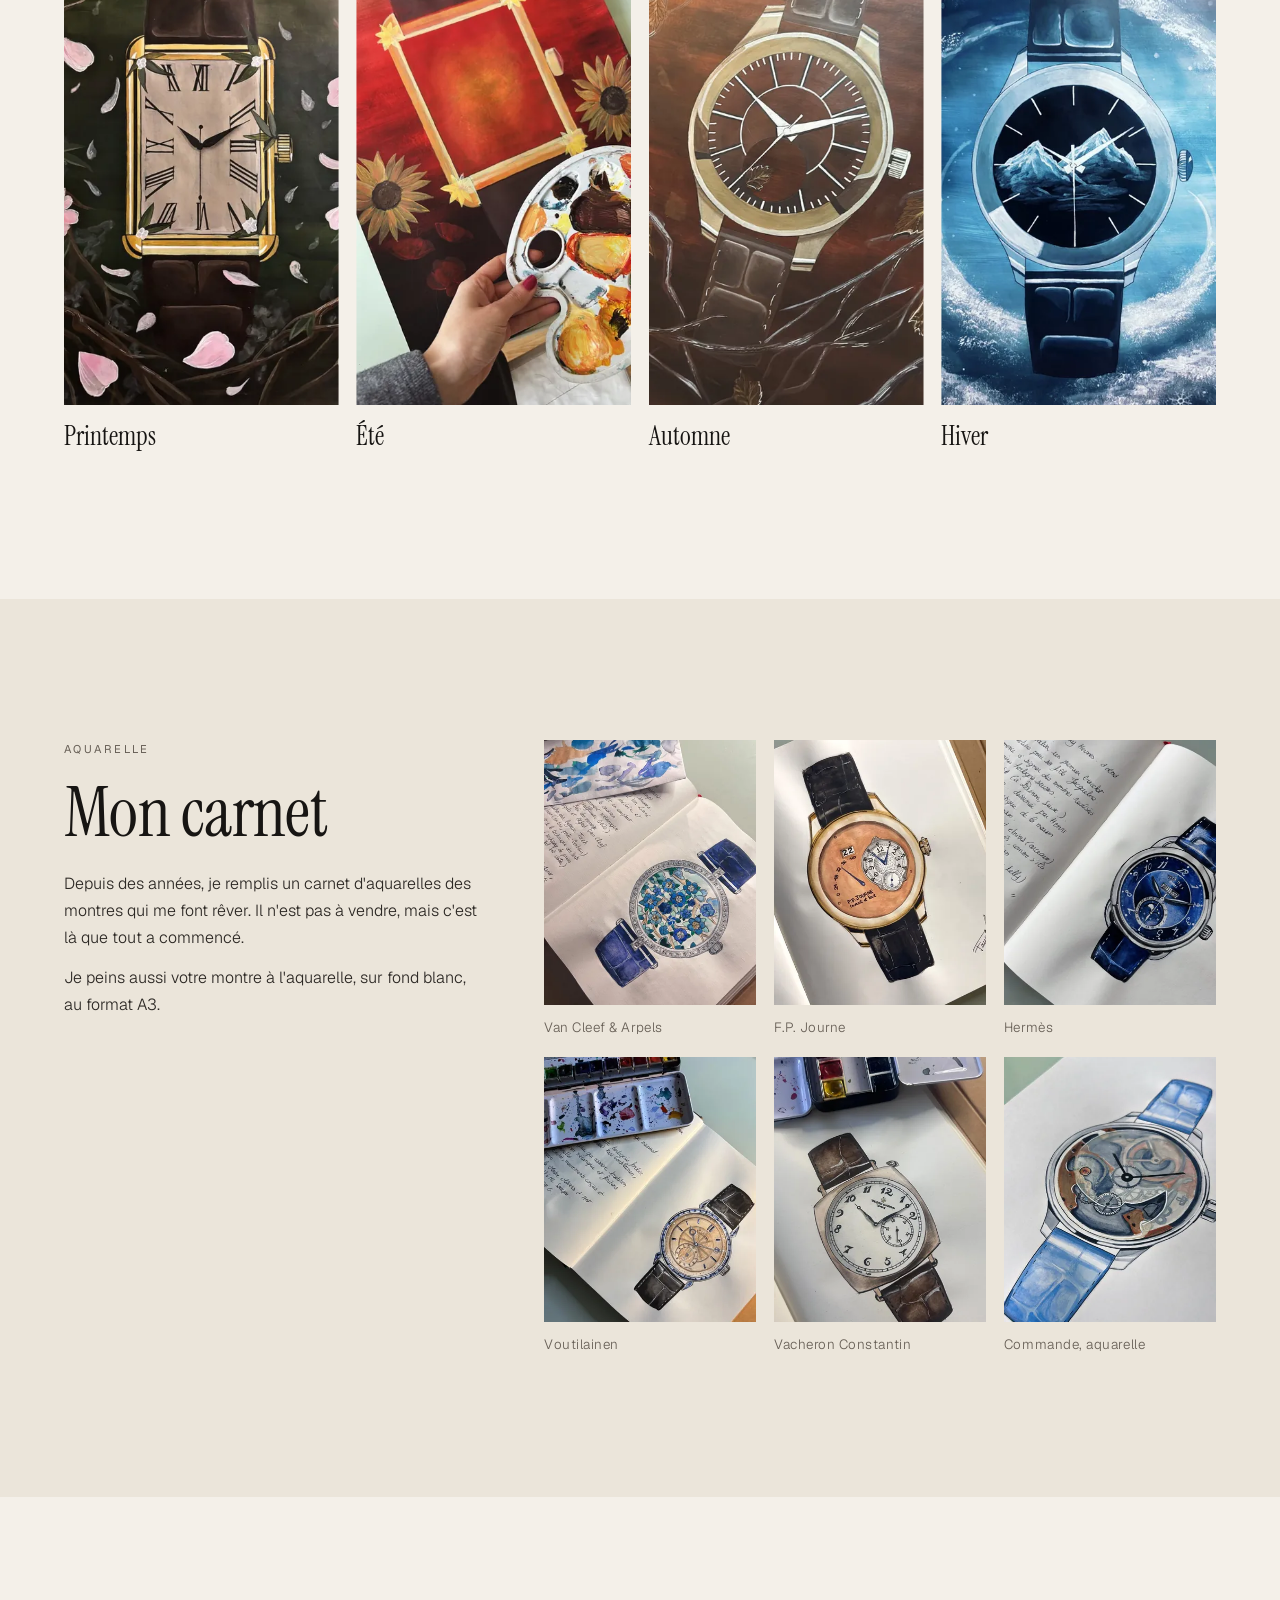
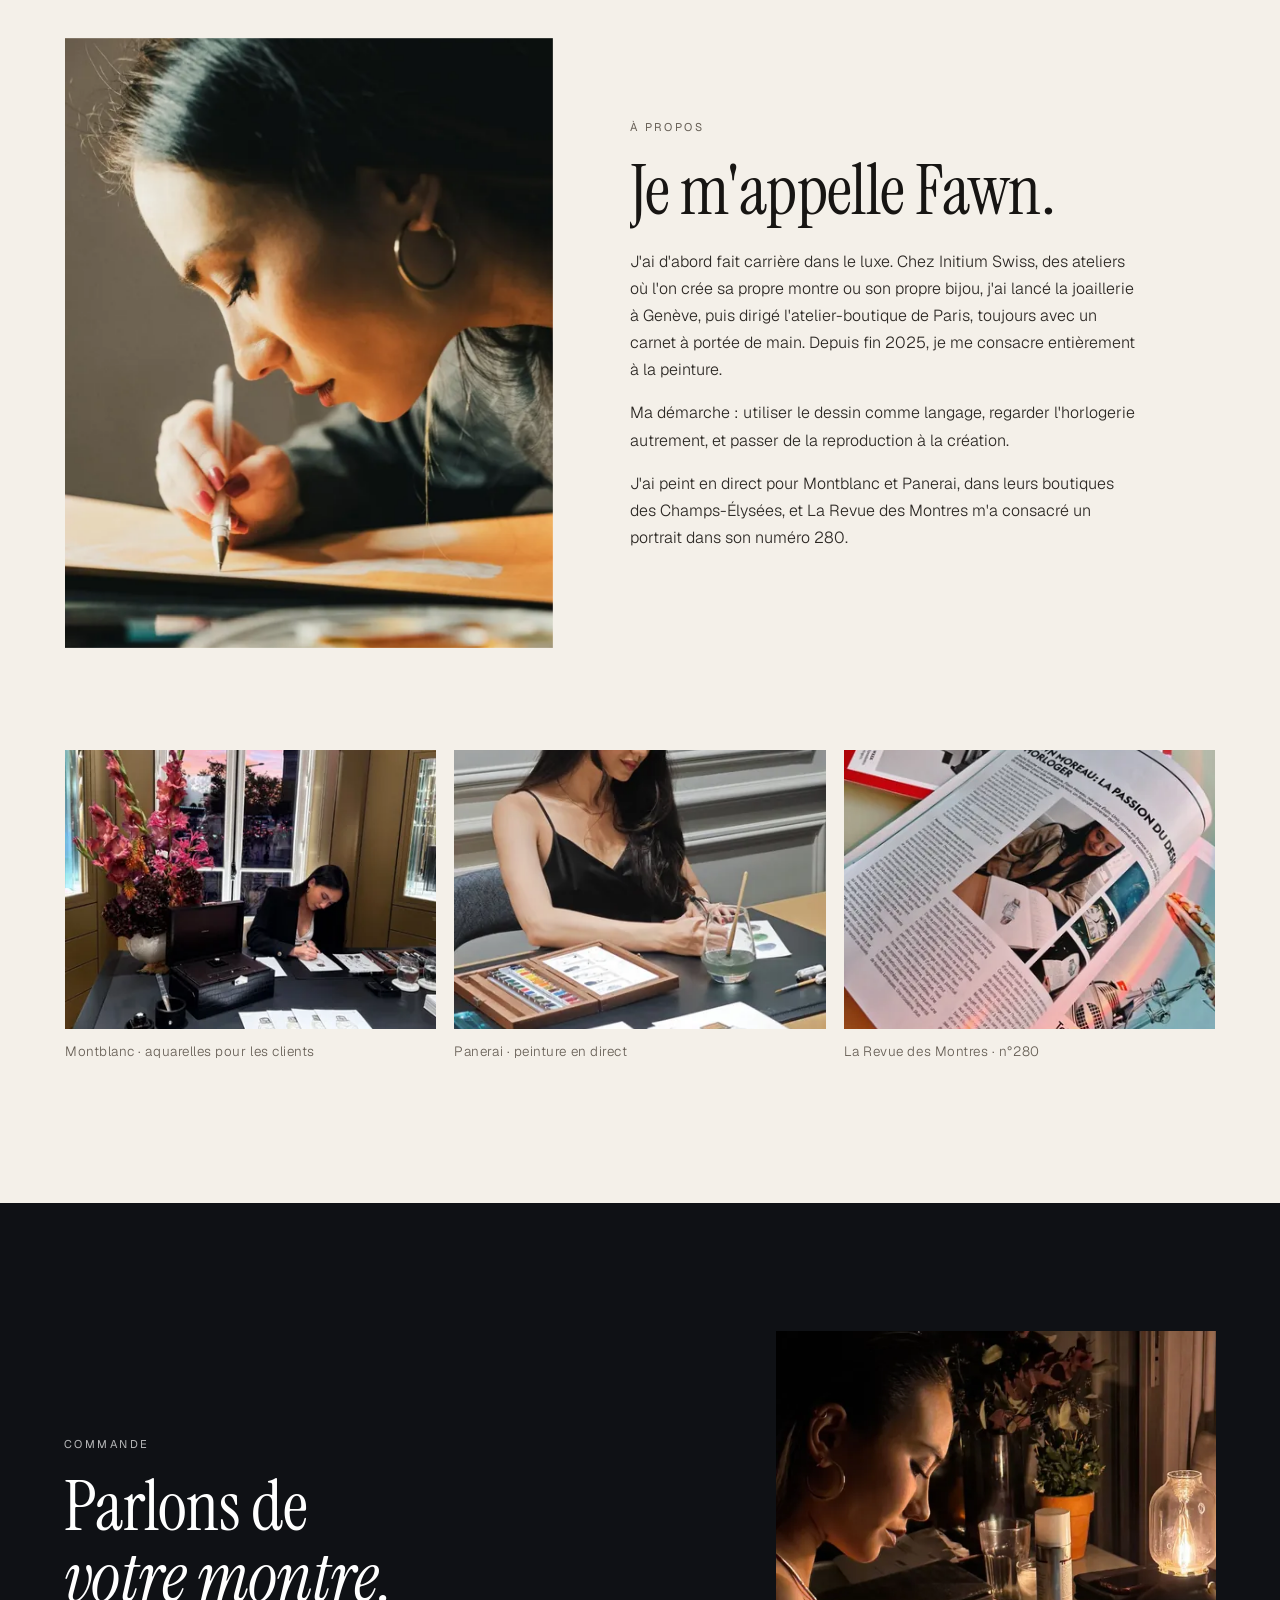
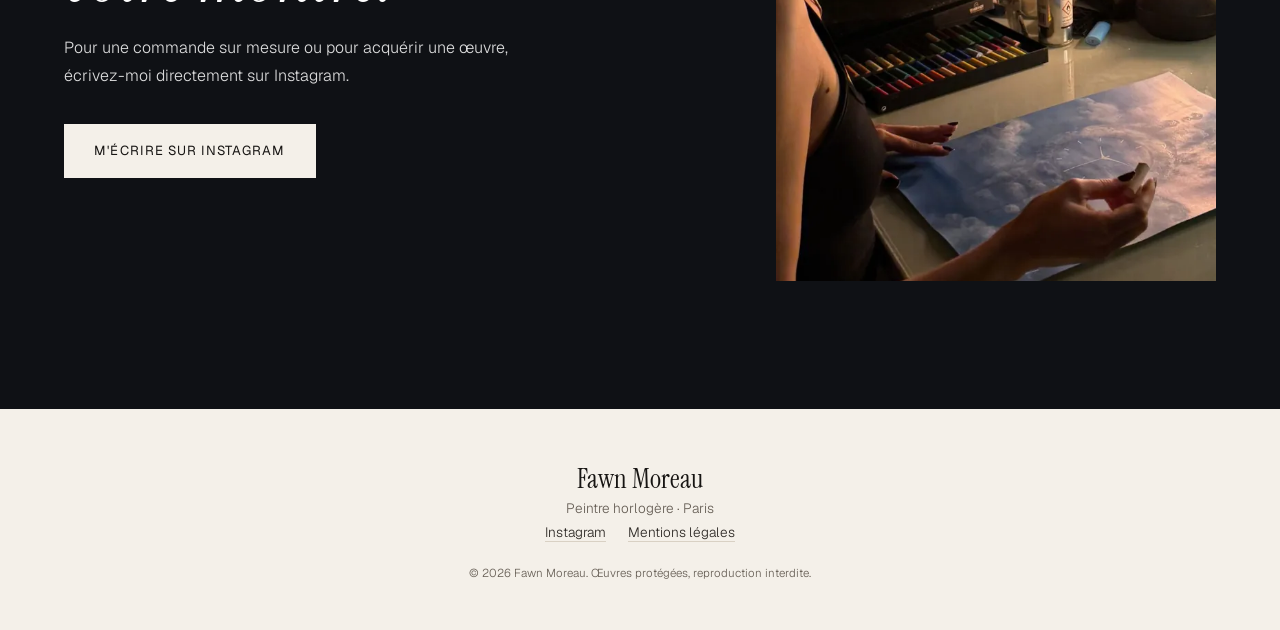
==== commit f10385ae: "À propos mis à jour d'après son LinkedIn : parcours Initium Swiss, peintre indépendante depuis fin 2" ====
--- a/index.html
+++ b/index.html
@@ -161,14 +161,14 @@
       <div class="about-txt">
         <p class="kicker">À propos</p>
         <h2>Je m'appelle Fawn.</h2>
-        <p>J'ai travaillé plusieurs années dans l'horlogerie à Genève, comme cheffe de projet, avec toujours un carnet à portée de main. Aujourd'hui, je me consacre à la peinture.</p>
+        <p>J'ai d'abord fait carrière dans le luxe. Chez Initium Swiss, des ateliers où l'on crée sa propre montre ou son propre bijou, j'ai lancé la joaillerie à Genève, puis dirigé l'atelier-boutique de Paris, toujours avec un carnet à portée de main. Depuis fin 2025, je me consacre entièrement à la peinture.</p>
         <p>Ma démarche : utiliser le dessin comme langage, regarder l'horlogerie autrement, et passer de la reproduction à la création.</p>
-        <p>J'ai peint en direct pour Montblanc et Panerai, et La Revue des Montres m'a consacré un portrait dans son numéro 280.</p>
+        <p>J'ai peint en direct pour Montblanc et Panerai, dans leurs boutiques des Champs-Élysées, et La Revue des Montres m'a consacré un portrait dans son numéro 280.</p>
       </div>
     </div>
     <div class="moments">
-      <figure><picture><source type="image/webp" srcset="images/w/event-montblanc-400.webp 400w, images/w/event-montblanc-640.webp 640w, images/w/event-montblanc-1000.webp 1000w" sizes="(max-width:900px) 45vw, 360px"><img src="images/m/event-montblanc.jpg" alt="Soirée Montblanc, peinture en direct" loading="lazy" decoding="async"></picture><figcaption>Montblanc · peinture en direct</figcaption></figure>
-      <figure><picture><source type="image/webp" srcset="images/w/event-panerai-400.webp 400w, images/w/event-panerai-640.webp 640w, images/w/event-panerai-1000.webp 1000w" sizes="(max-width:900px) 45vw, 360px"><img src="images/m/event-panerai.jpg" alt="Soirée Panerai, aquarelles pour les clients" loading="lazy" decoding="async"></picture><figcaption>Panerai · aquarelles sur place</figcaption></figure>
+      <figure><picture><source type="image/webp" srcset="images/w/event-montblanc-400.webp 400w, images/w/event-montblanc-640.webp 640w, images/w/event-montblanc-1000.webp 1000w" sizes="(max-width:900px) 45vw, 360px"><img src="images/m/event-montblanc.jpg" alt="Fawn Moreau peint à l'aquarelle les montres des clients, boutique Montblanc des Champs-Élysées" loading="lazy" decoding="async"></picture><figcaption>Montblanc · aquarelles pour les clients</figcaption></figure>
+      <figure><picture><source type="image/webp" srcset="images/w/event-panerai-400.webp 400w, images/w/event-panerai-640.webp 640w, images/w/event-panerai-1000.webp 1000w" sizes="(max-width:900px) 45vw, 360px"><img src="images/m/event-panerai.jpg" alt="Fawn Moreau peint des montres en direct pour les invités, boutique Panerai des Champs-Élysées" loading="lazy" decoding="async"></picture><figcaption>Panerai · peinture en direct</figcaption></figure>
       <figure><picture><source type="image/webp" srcset="images/w/presse-revue-des-montres-400.webp 400w, images/w/presse-revue-des-montres-640.webp 640w, images/w/presse-revue-des-montres-1000.webp 1000w" sizes="(max-width:900px) 90vw, 360px"><img src="images/m/presse-revue-des-montres.jpg" alt="Article de La Revue des Montres" loading="lazy" decoding="async"></picture><figcaption>La Revue des Montres · n°280</figcaption></figure>
     </div>
   </section>
--- a/style.css
+++ b/style.css
@@ -42,7 +42,7 @@
 
 /* ACCUEIL */
 .hero{position:relative;height:100svh;min-height:560px;color:#fff;overflow:hidden}
-.hero-img{position:absolute;inset:0;display:block}
+.hero-img{position:absolute;inset:0;display:block;overflow:hidden}
 .hero-img img{position:absolute;inset:0;width:100%;height:100%;object-fit:cover;object-position:50% 40%}
 .hero::after{content:"";position:absolute;inset:0;background:linear-gradient(90deg,rgba(10,10,12,.78) 0%,rgba(10,10,12,.35) 55%,rgba(10,10,12,.1) 100%),linear-gradient(0deg,rgba(10,10,12,.55),transparent 45%)}
 .hero-txt{position:absolute;z-index:2;left:var(--pad);bottom:clamp(3rem,10vh,7rem);max-width:36rem}
@@ -195,10 +195,21 @@
   .menu-ig{display:inline-block}
   .top{gap:1.2rem}
   .top-cta{padding:.45rem .8rem;font-size:.7rem}
-  .hero::after{background:linear-gradient(0deg,rgba(10,10,12,.85) 0%,rgba(10,10,12,.4) 50%,rgba(10,10,12,.15) 100%)}
-  .hero{background:var(--night)}
-  .hero-img img{object-position:60% 30%}
-  .hero-txt{right:var(--pad);bottom:2.5rem}
+  /* Accueil téléphone : la photo en entier en haut, sans texte dessus ; le texte, court, en dessous */
+  .hero{display:flex;flex-direction:column;background:var(--night)}
+  .hero-img{position:relative;inset:auto;flex:1;min-height:0}
+  .hero-img img{object-position:50% 52%}
+  .hero-img::after{content:"";position:absolute;left:0;right:0;bottom:0;height:14%;background:linear-gradient(transparent,var(--night))}
+  .hero::after{inset:0 0 auto;height:22%;background:linear-gradient(rgba(10,10,12,.5),transparent)}
+  .hero-txt{position:relative;left:auto;right:auto;bottom:auto;padding:.4rem var(--pad) calc(1.7rem + env(safe-area-inset-bottom))}
+  .hero .kicker{font-size:.62rem;margin-bottom:.7rem}
+  .hero h1{font-size:clamp(2.2rem,10.5vw,2.8rem);margin-bottom:1.2rem}
+  .hero .lead{display:none}
+  .hero .actions{margin-top:0;gap:1.3rem}
+  .hero .btn{padding:.85rem 1.25rem;font-size:.72rem}
+  .hero .txt-link{font-size:.72rem}
+  @media (max-height:720px){.hero-img img{object-position:50% 40%}}
+  @media (min-width:600px){.hero-img img{object-position:50% 27%}}
   .steps{grid-template-columns:repeat(2,1fr);row-gap:2.6rem}
   .steps h3{font-size:1.45rem}
   .steps p{font-size:.88rem}
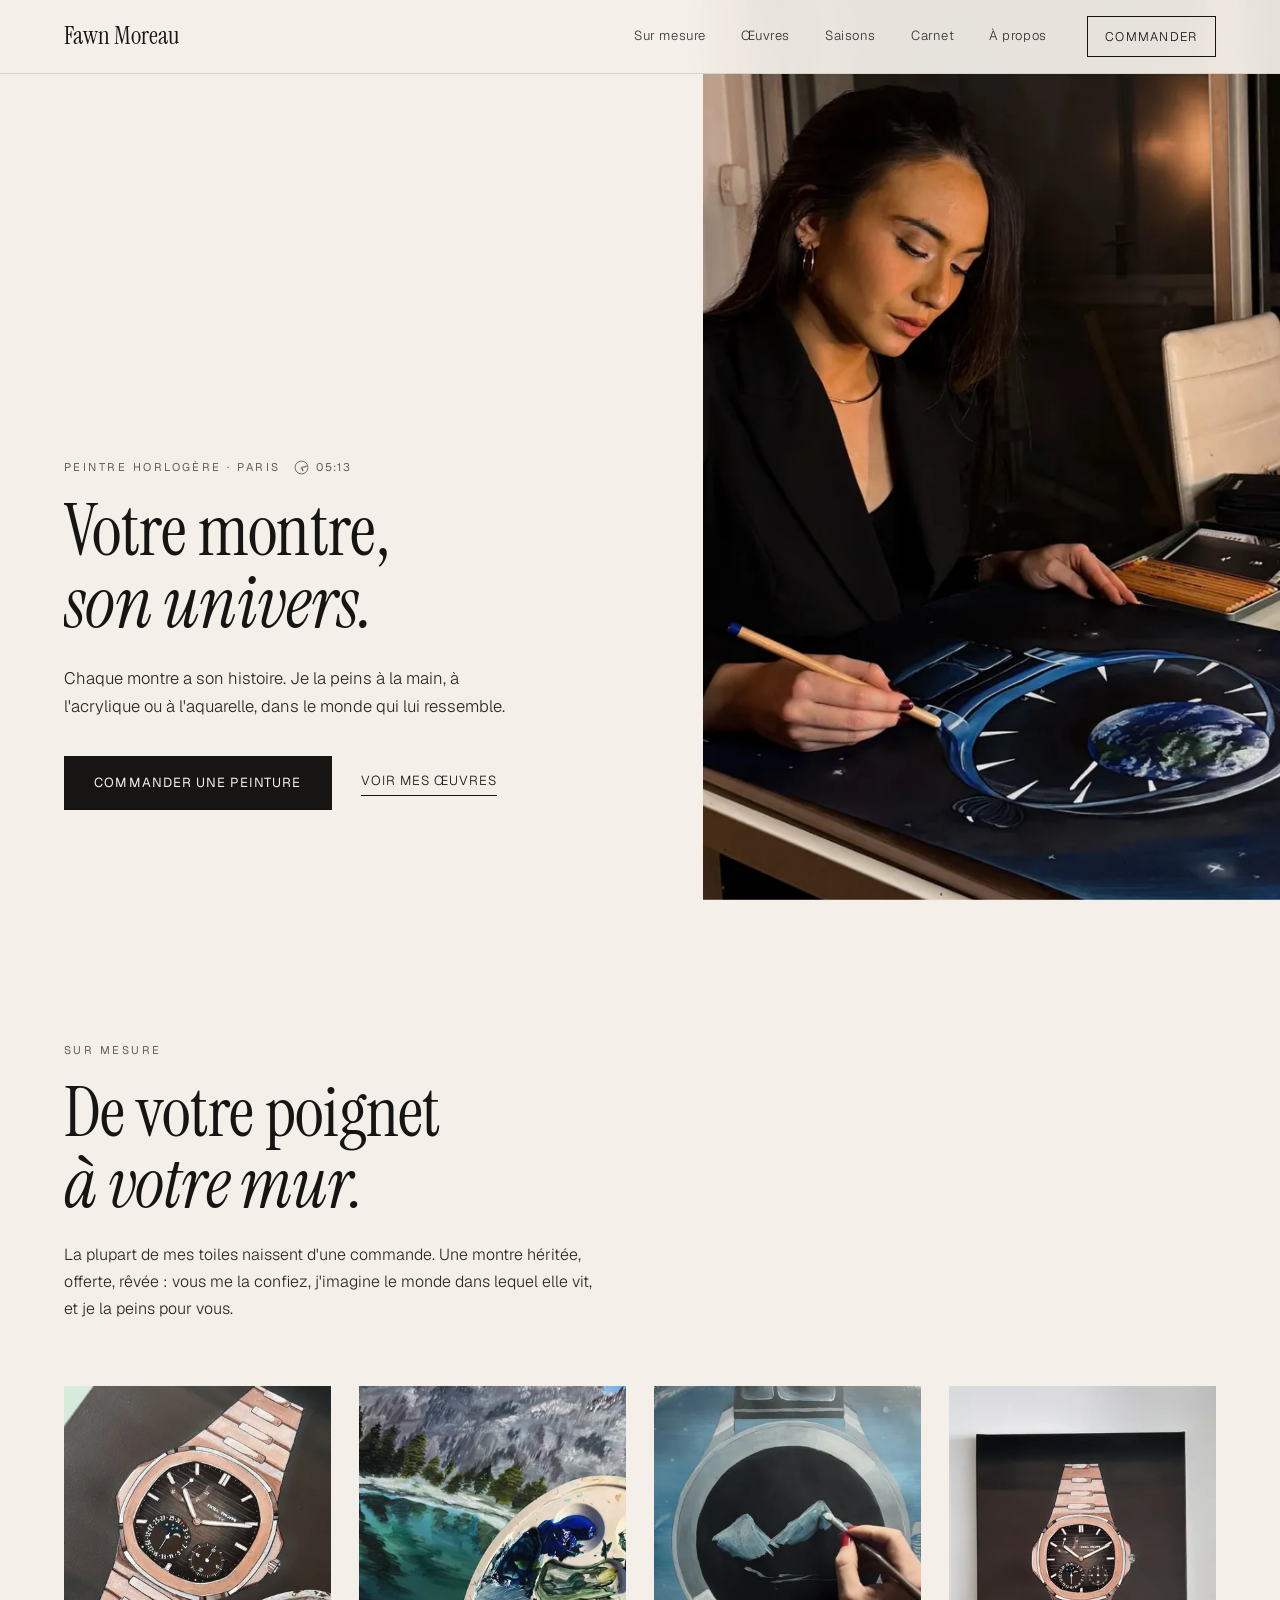
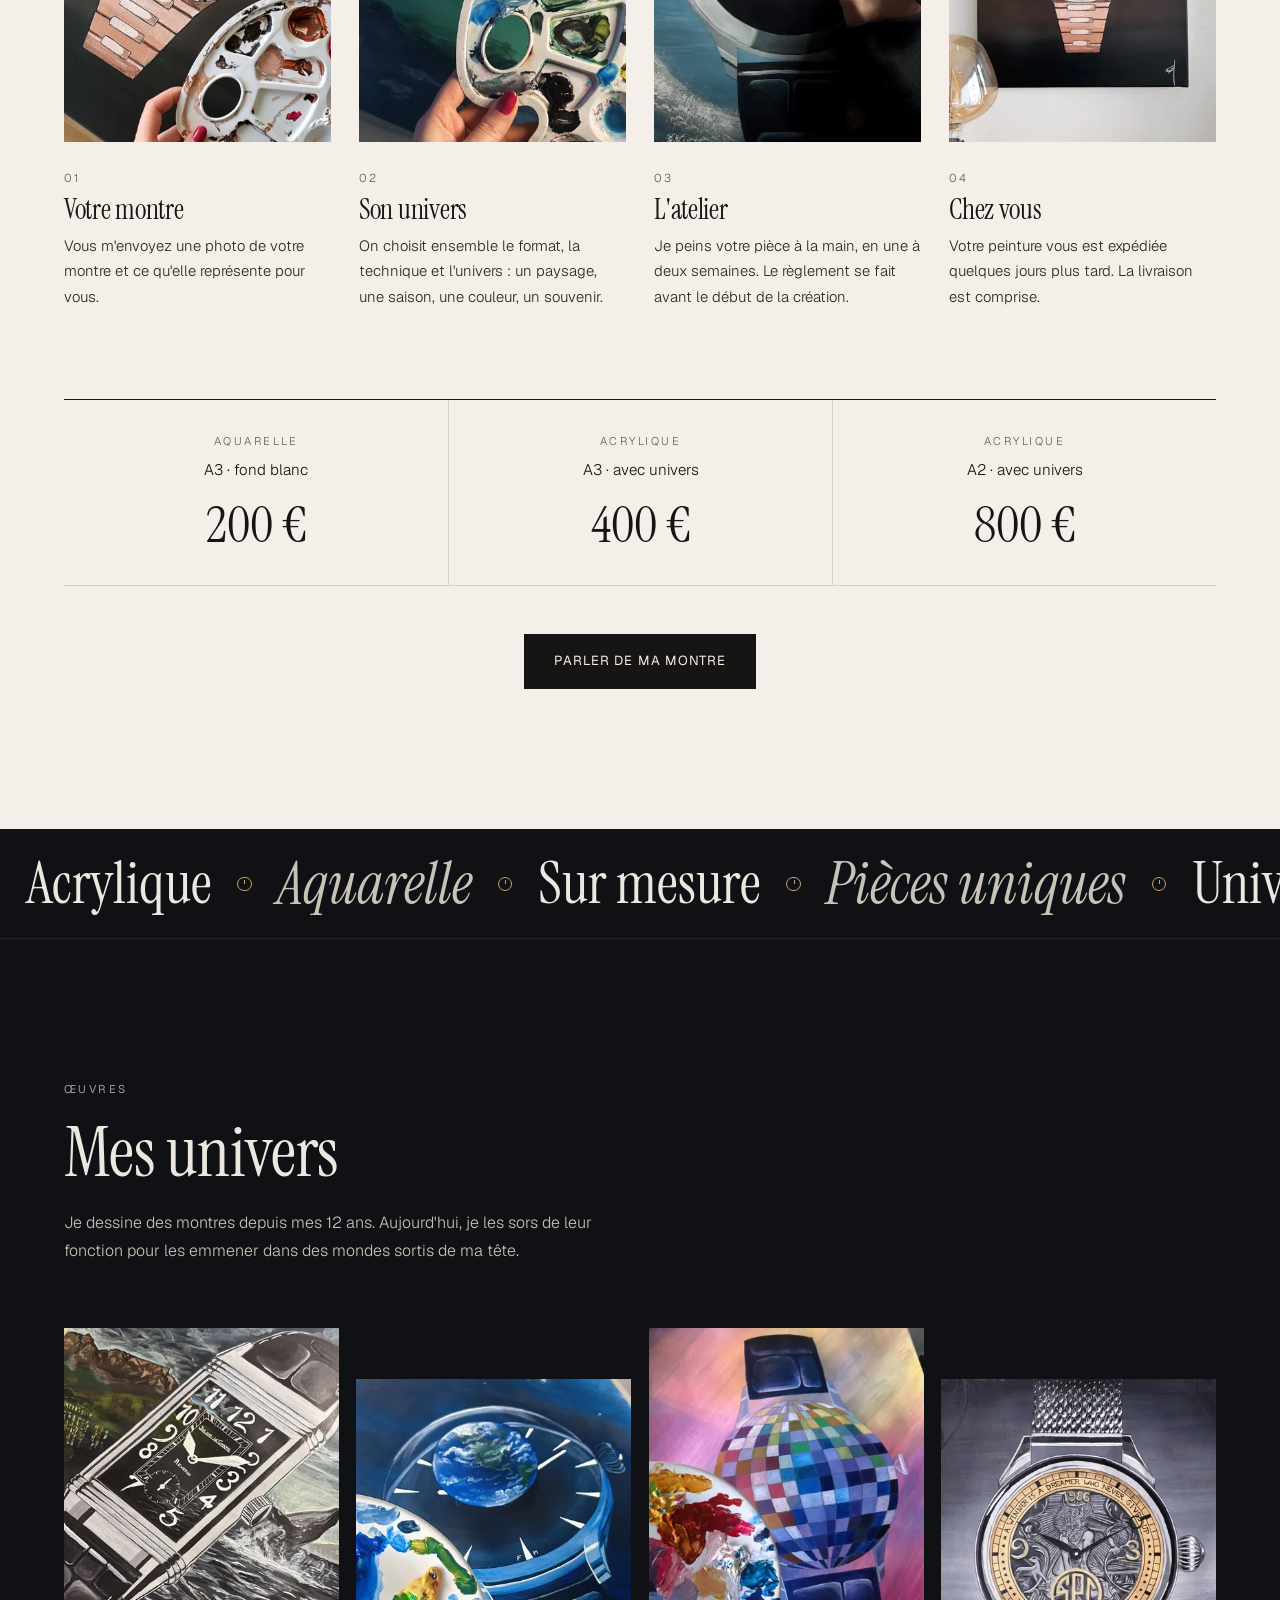
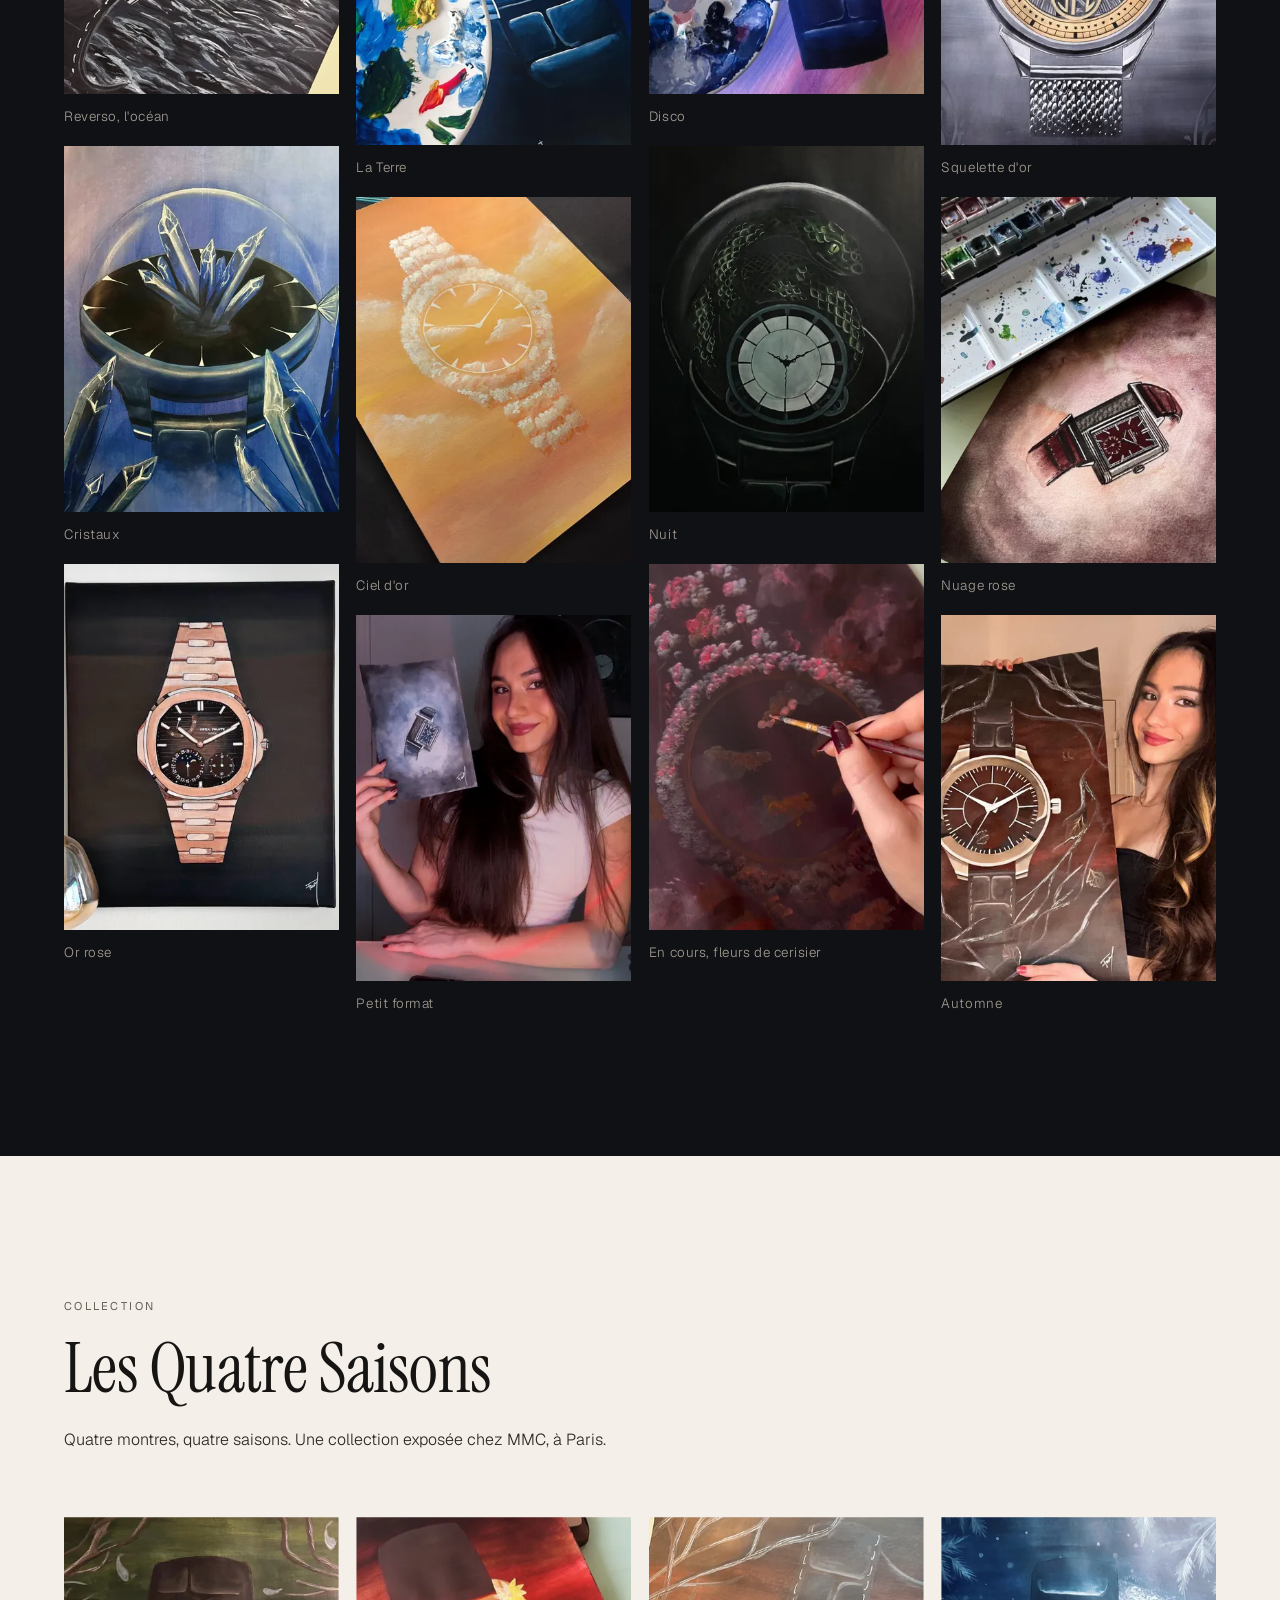
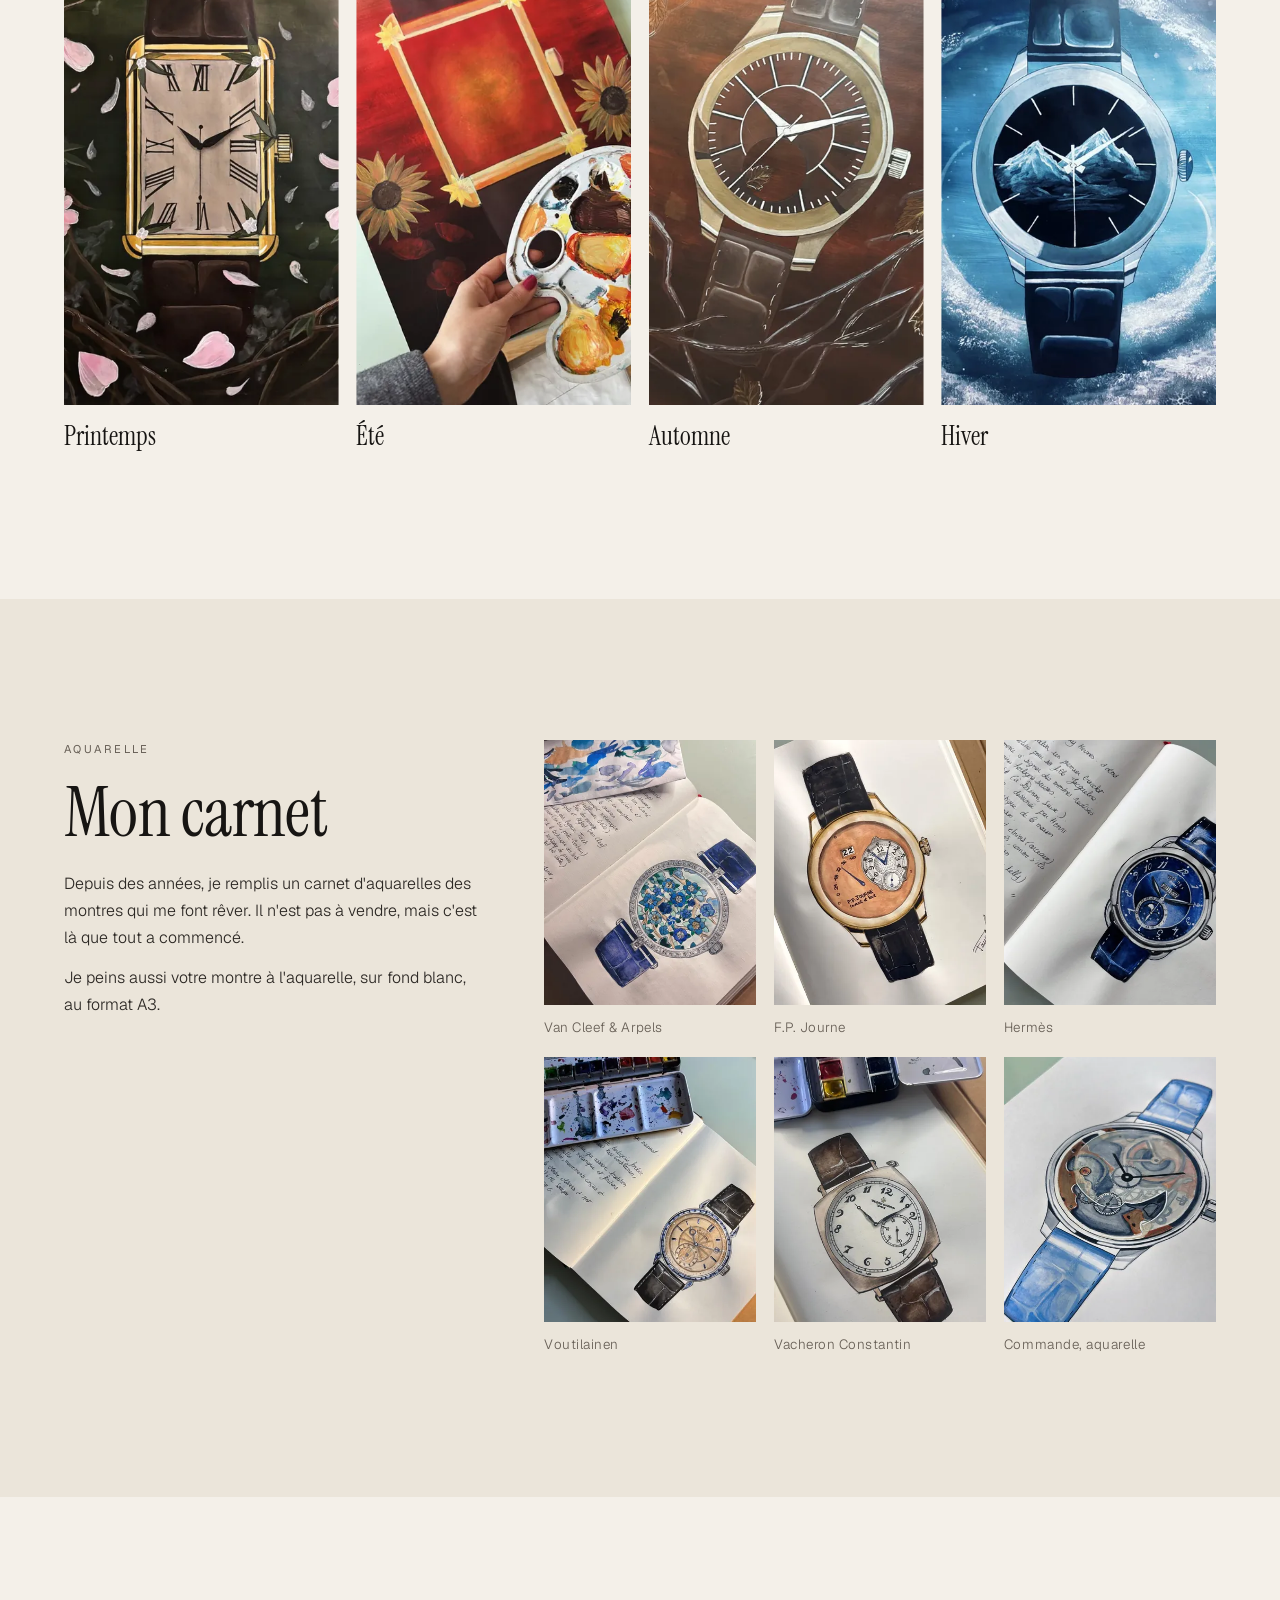
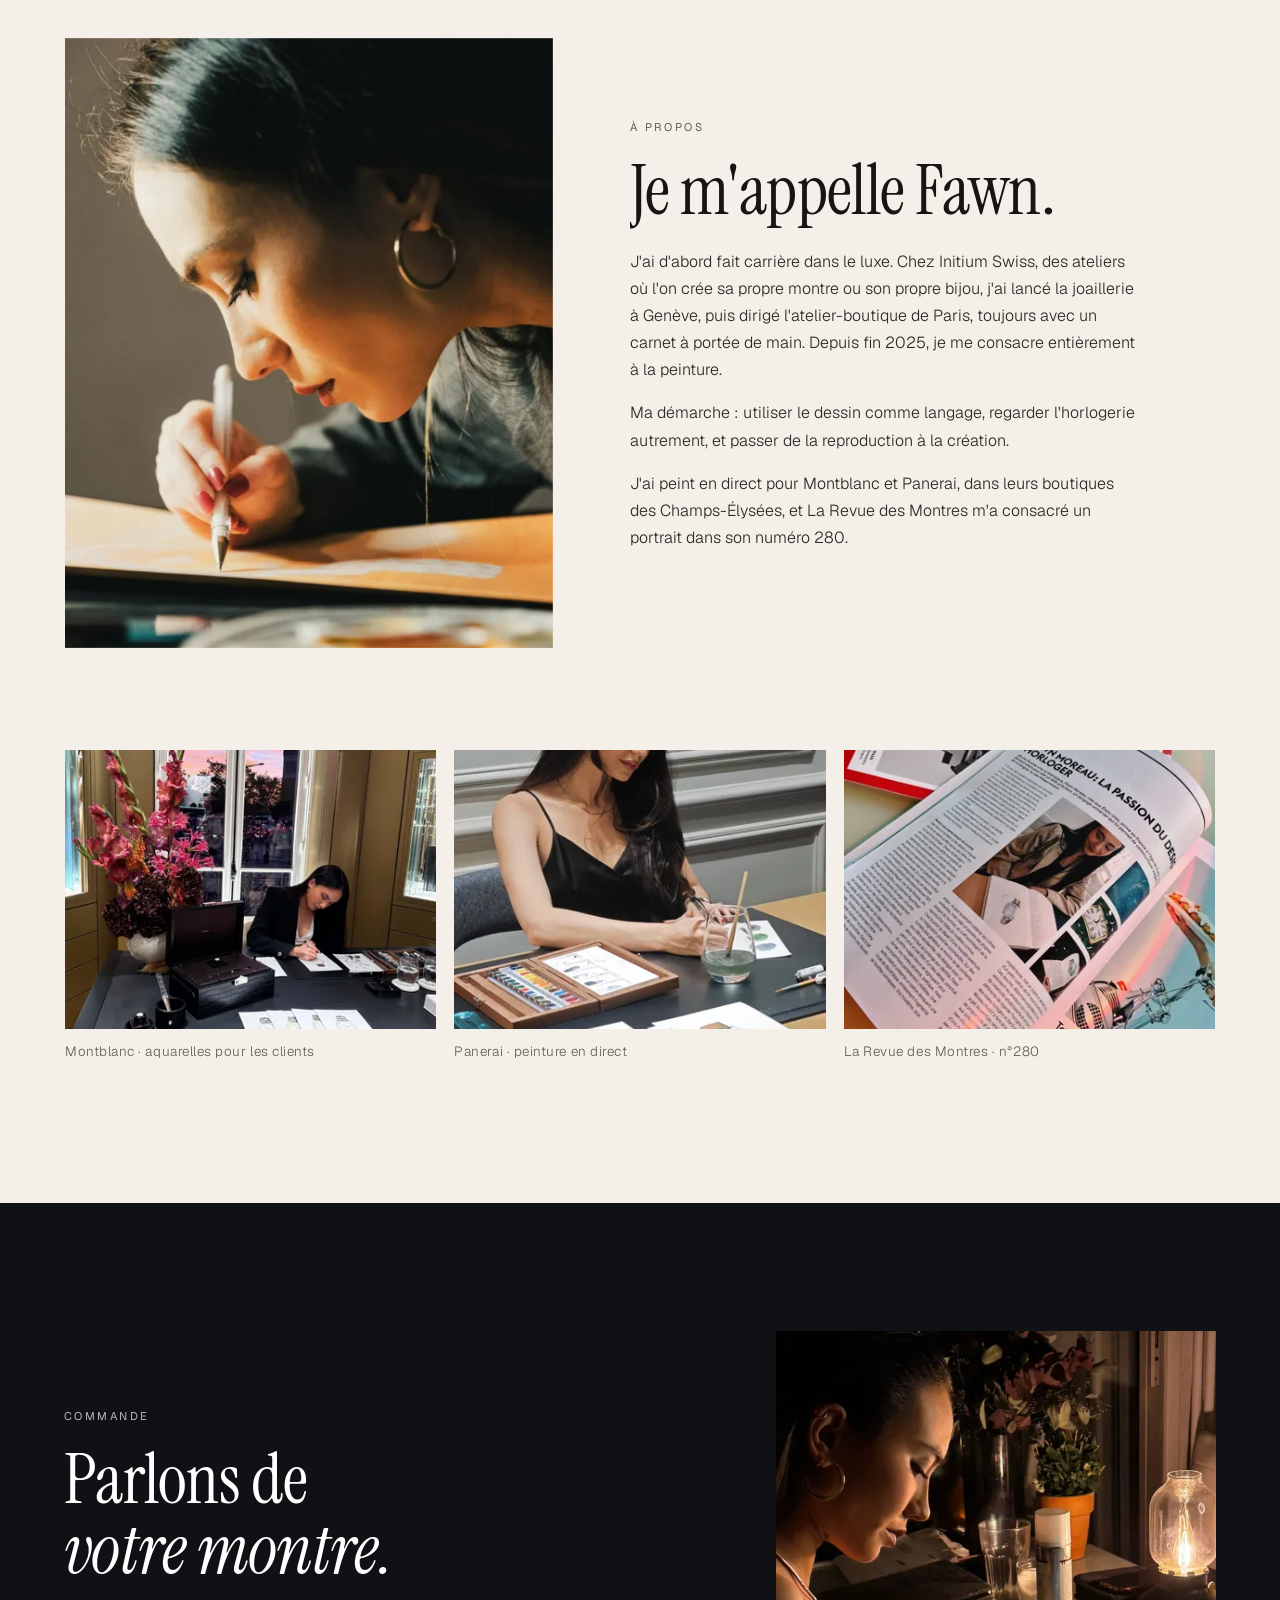
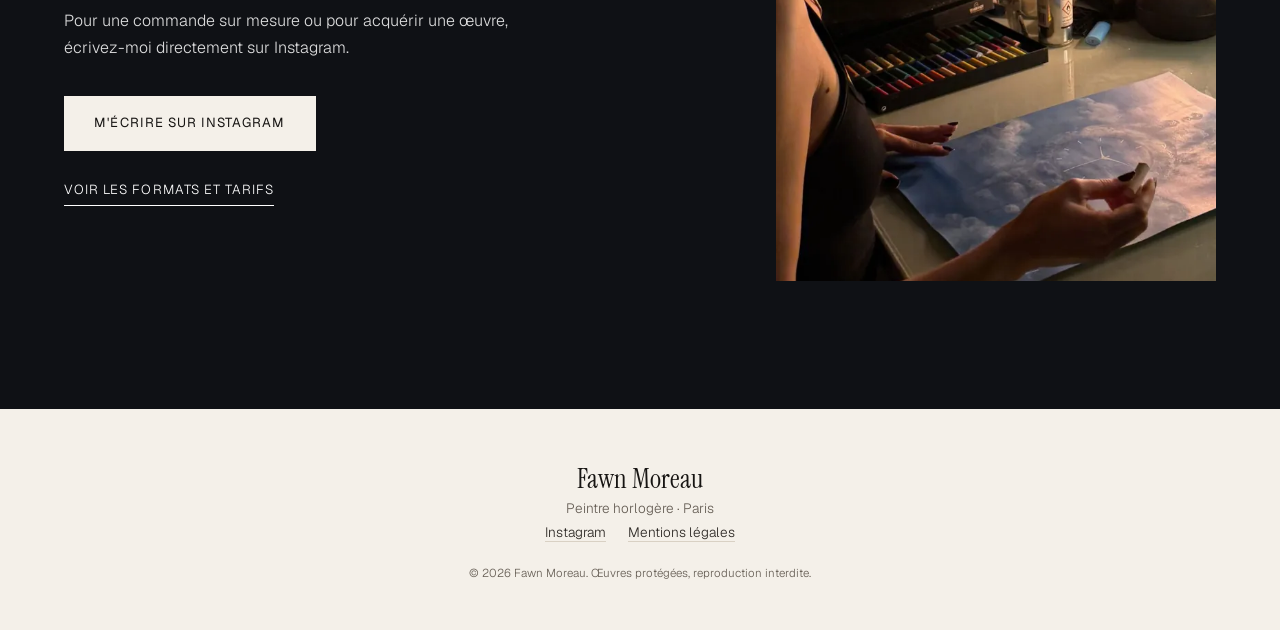
==== commit 6870da7a: "Navigation façon pages : voile avec le nom de la destination au lieu d'un long défilement, Commander" ====
--- a/index.html
+++ b/index.html
@@ -58,7 +58,7 @@
       <h1>Votre montre,<br><em>son univers.</em></h1>
       <p class="lead">Chaque montre a son histoire. Je la peins à la main, à l'acrylique ou à l'aquarelle, dans le monde qui lui ressemble.</p>
       <div class="actions">
-        <a href="#sur-mesure" class="btn">Commander une peinture</a>
+        <a href="#contact" class="btn">Commander une peinture</a>
         <a href="#oeuvres" class="txt-link">Voir mes œuvres</a>
       </div>
     </div>
@@ -180,7 +180,10 @@
       <p class="kicker">Commande</p>
       <h2>Parlons de<br><em>votre montre.</em></h2>
       <p>Pour une commande sur mesure ou pour acquérir une œuvre, écrivez-moi directement sur Instagram.</p>
-      <a href="https://ig.me/m/fawnmoreau" target="_blank" rel="noopener" class="btn light">M'écrire sur Instagram<span class="sr-only"> (s'ouvre dans un nouvel onglet)</span></a>
+      <div class="actions">
+        <a href="https://ig.me/m/fawnmoreau" target="_blank" rel="noopener" class="btn light">M'écrire sur Instagram<span class="sr-only"> (s'ouvre dans un nouvel onglet)</span></a>
+        <a href="#sur-mesure" class="txt-link">Voir les formats et tarifs</a>
+      </div>
     </div>
   </section>
 
--- a/style.css
+++ b/style.css
@@ -117,6 +117,7 @@
 .contact-txt{max-width:30rem;justify-self:start}
 .contact .kicker{color:rgba(255,255,255,.7)}
 .contact p:not(.kicker){color:rgba(255,255,255,.85);margin-bottom:2.2rem}
+.contact .actions{margin-top:0}
 
 /* PIED */
 .foot{text-align:center;padding:3.5rem var(--pad) 3rem;font-size:.85rem;color:var(--muted)}
@@ -227,7 +228,7 @@
   .strip > *{flex:0 0 68%;scroll-snap-align:start}
   .about{grid-template-columns:1fr}
   .contact{grid-template-columns:1fr;text-align:left}
-  .contact-img{justify-self:stretch;max-width:none;order:0;aspect-ratio:4/3}
+  .contact-img{justify-self:stretch;max-width:none;order:2;aspect-ratio:4/3}
   .moments{grid-template-columns:1fr 1fr}
   .moments figure:last-child{grid-column:1/-1}
 }
@@ -318,3 +319,11 @@
 @keyframes heroIn{from{clip-path:inset(0 0 100% 0)}to{clip-path:inset(0 0 0 0)}}
 @media (max-width:900px){.motion .hero-img{animation-name:heroInPhone}}
 @keyframes heroInPhone{from{opacity:.25}to{opacity:1}}
+
+/* Voile de navigation (voir la fin de app.js) */
+.veil{position:fixed;inset:0;z-index:80;display:grid;place-items:center;background:var(--paper);opacity:0;visibility:hidden;pointer-events:none;transition:opacity .45s ease,visibility 0s linear .45s}
+.veil.on{opacity:1;visibility:visible;pointer-events:auto;transition:opacity .32s ease,visibility 0s}
+.veil-name{font-family:var(--serif);font-style:italic;font-size:clamp(2.2rem,6vw,3.6rem);line-height:1;color:var(--ink);opacity:0;transform:translateY(10px);transition:opacity .3s ease,transform .6s cubic-bezier(.2,.7,.2,1)}
+.veil.on .veil-name{opacity:1;transform:none;transition-delay:.06s}
+.veil.dark .veil-name{color:#ece7df}
+section[tabindex="-1"]:focus{outline:none}
